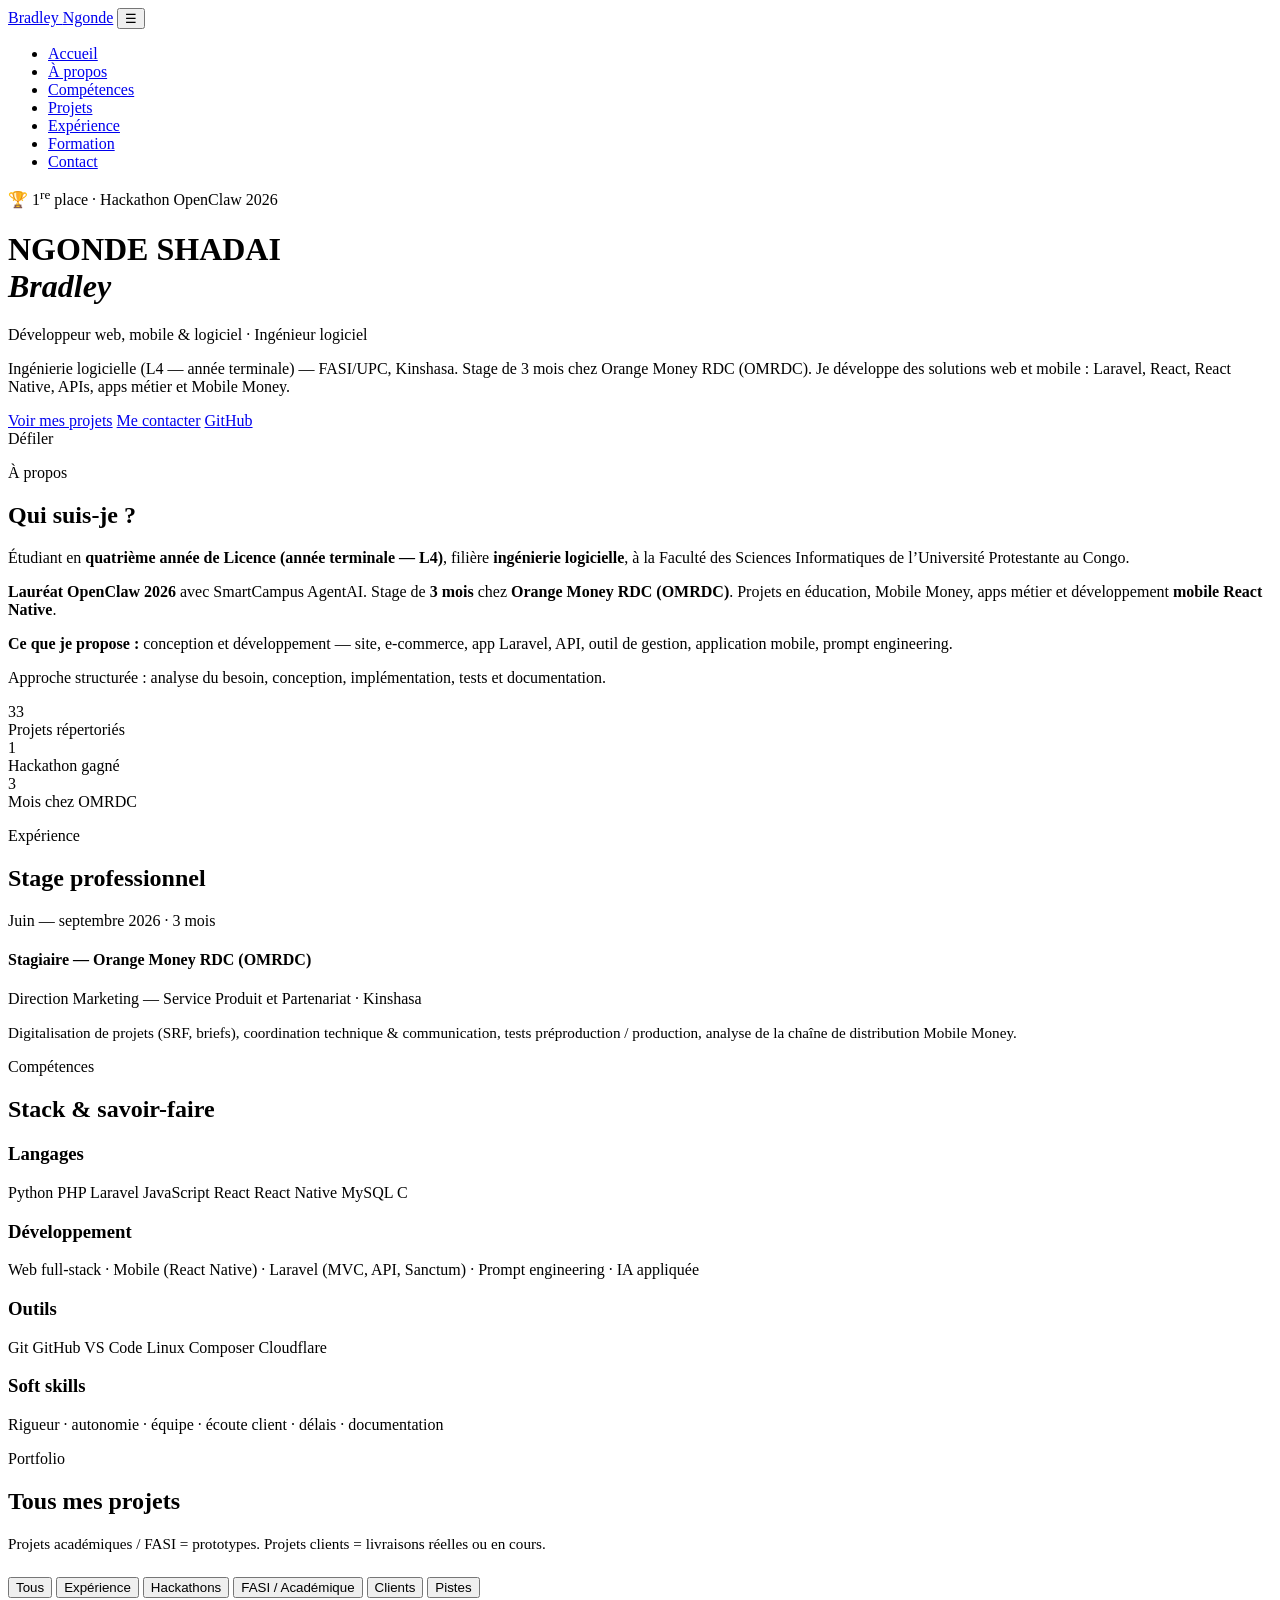
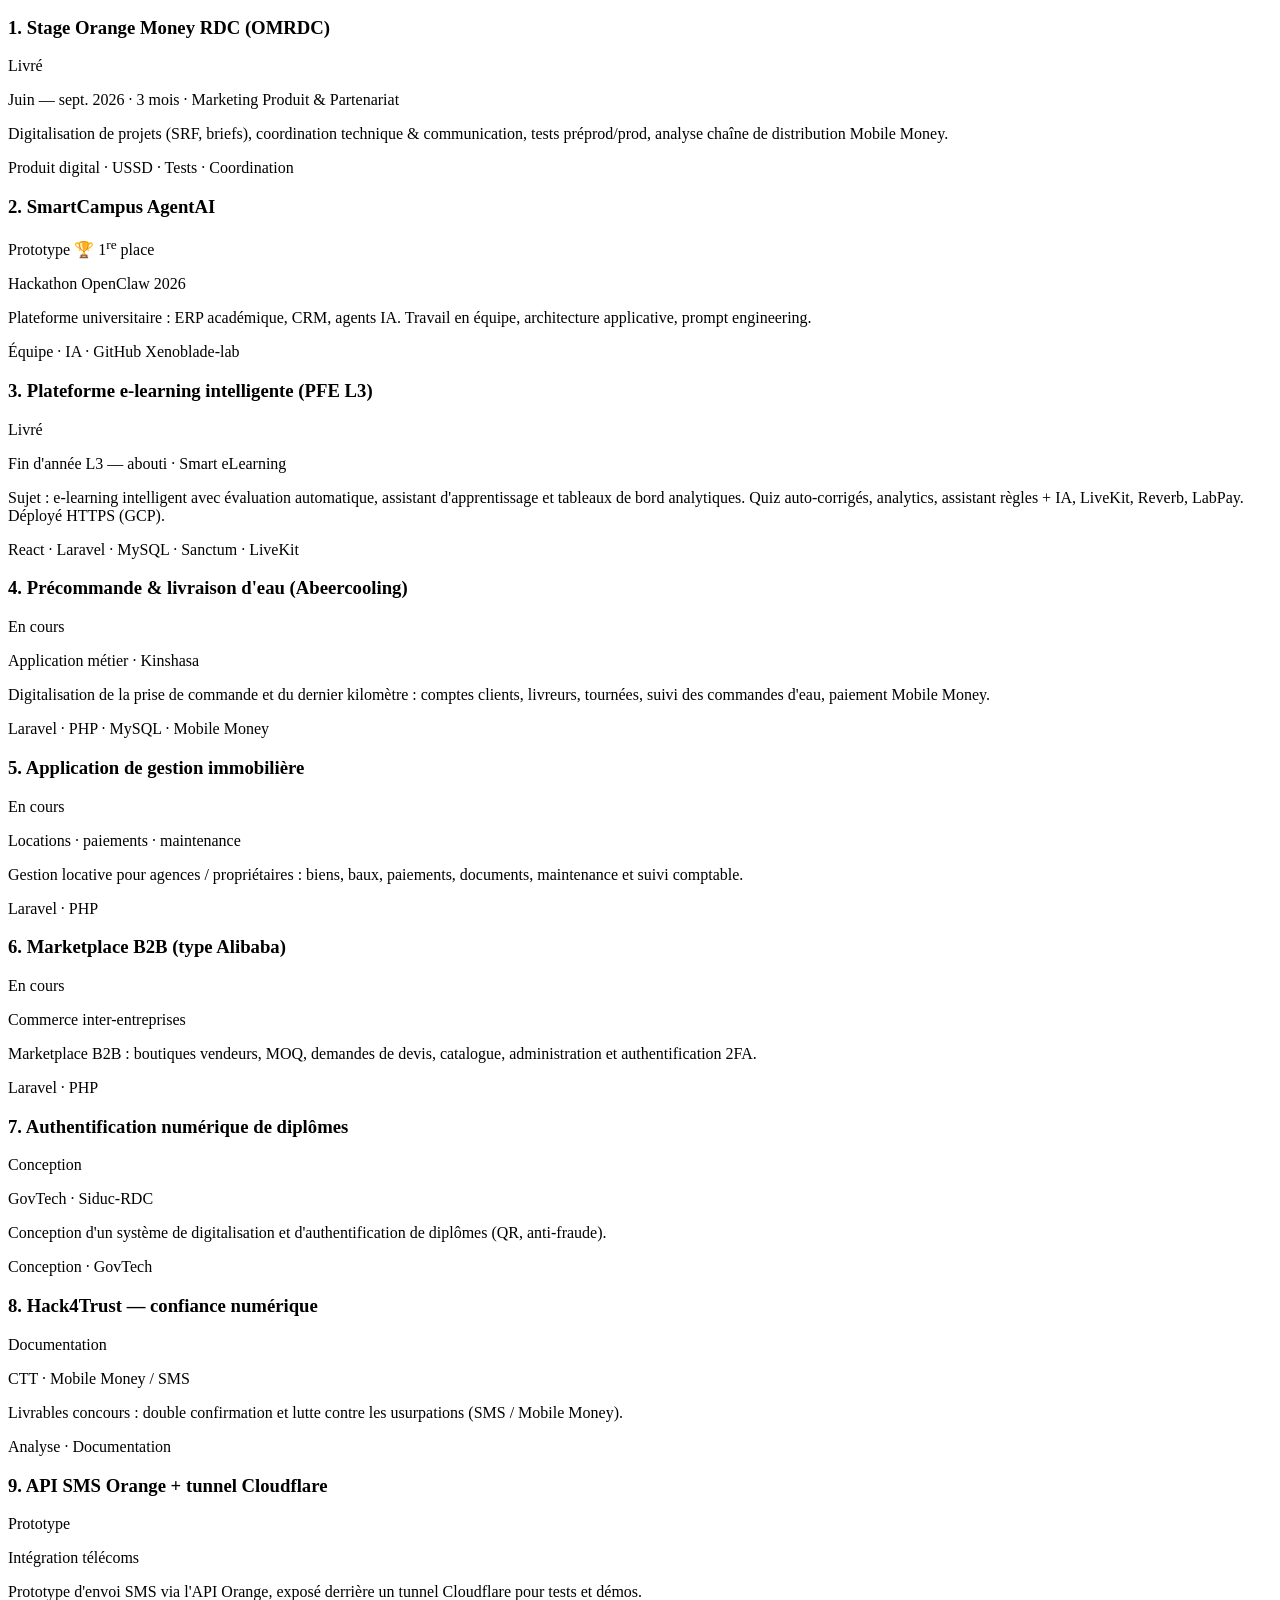
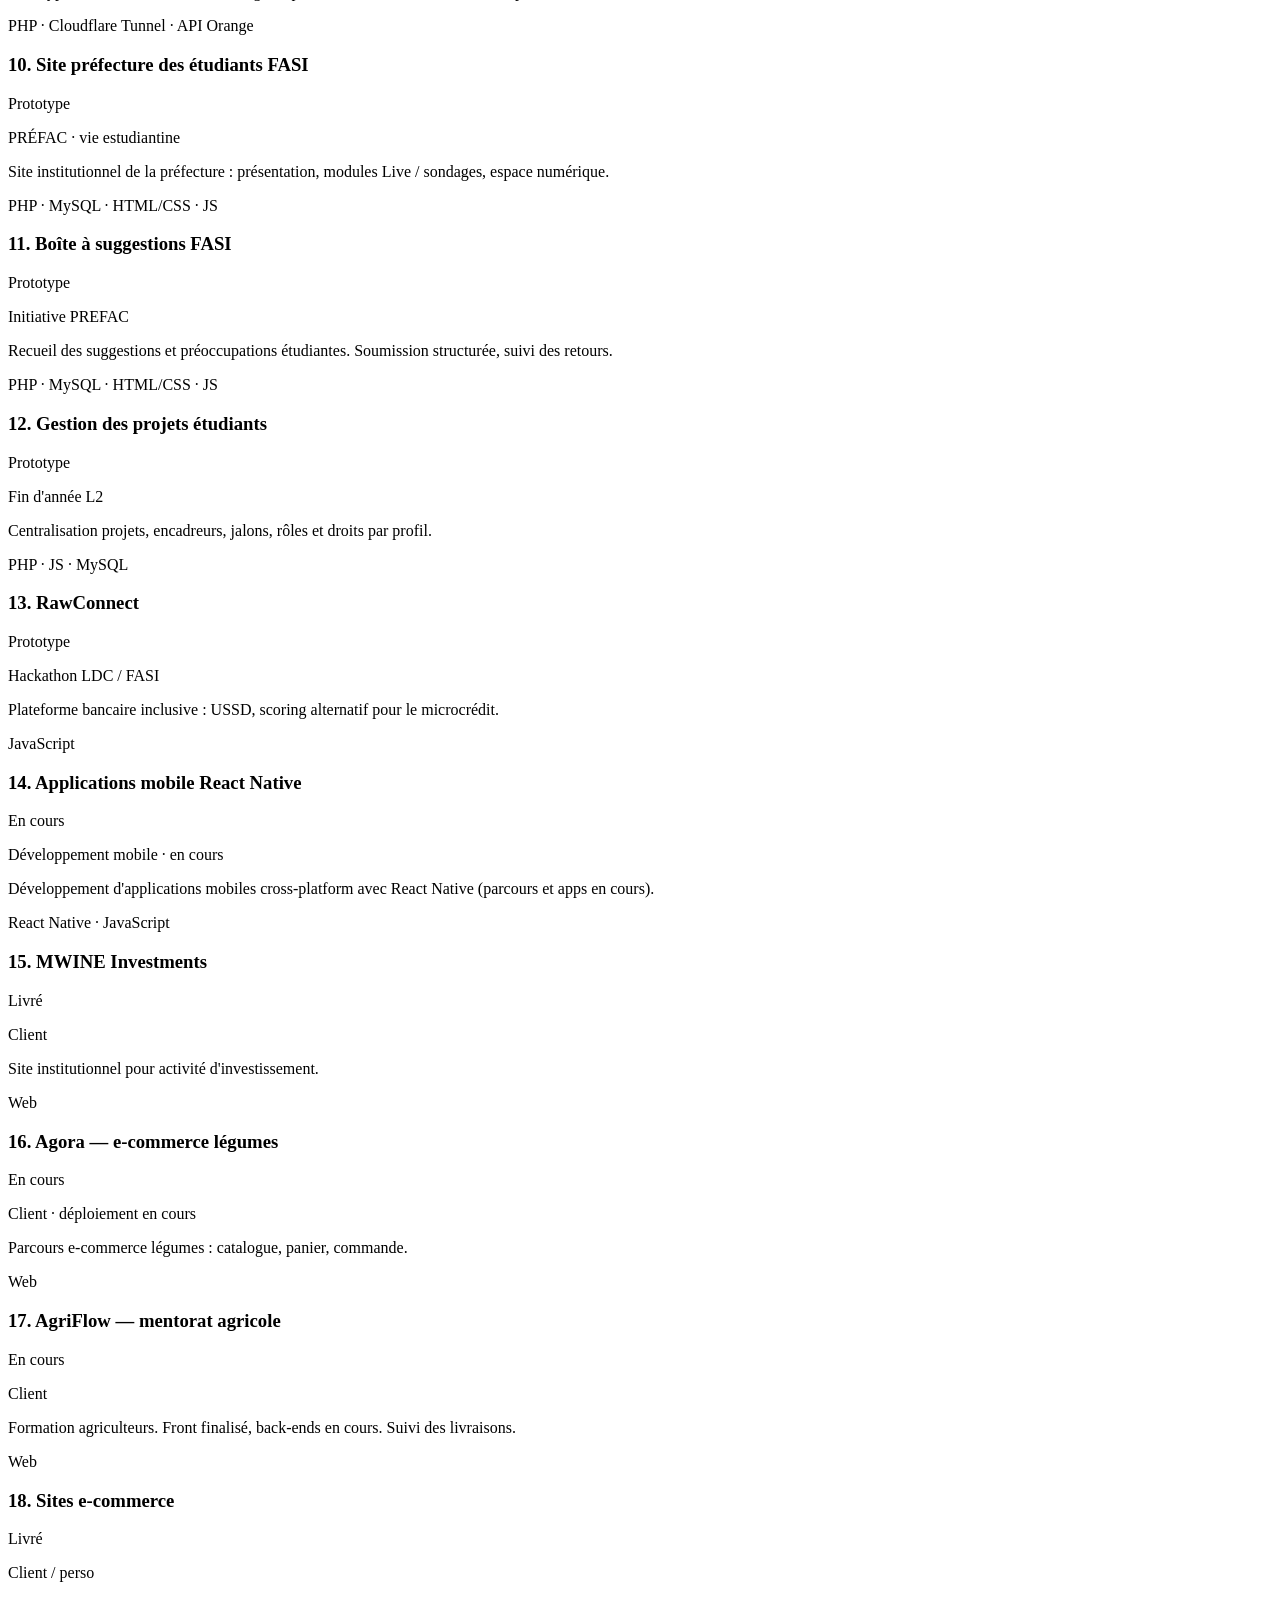
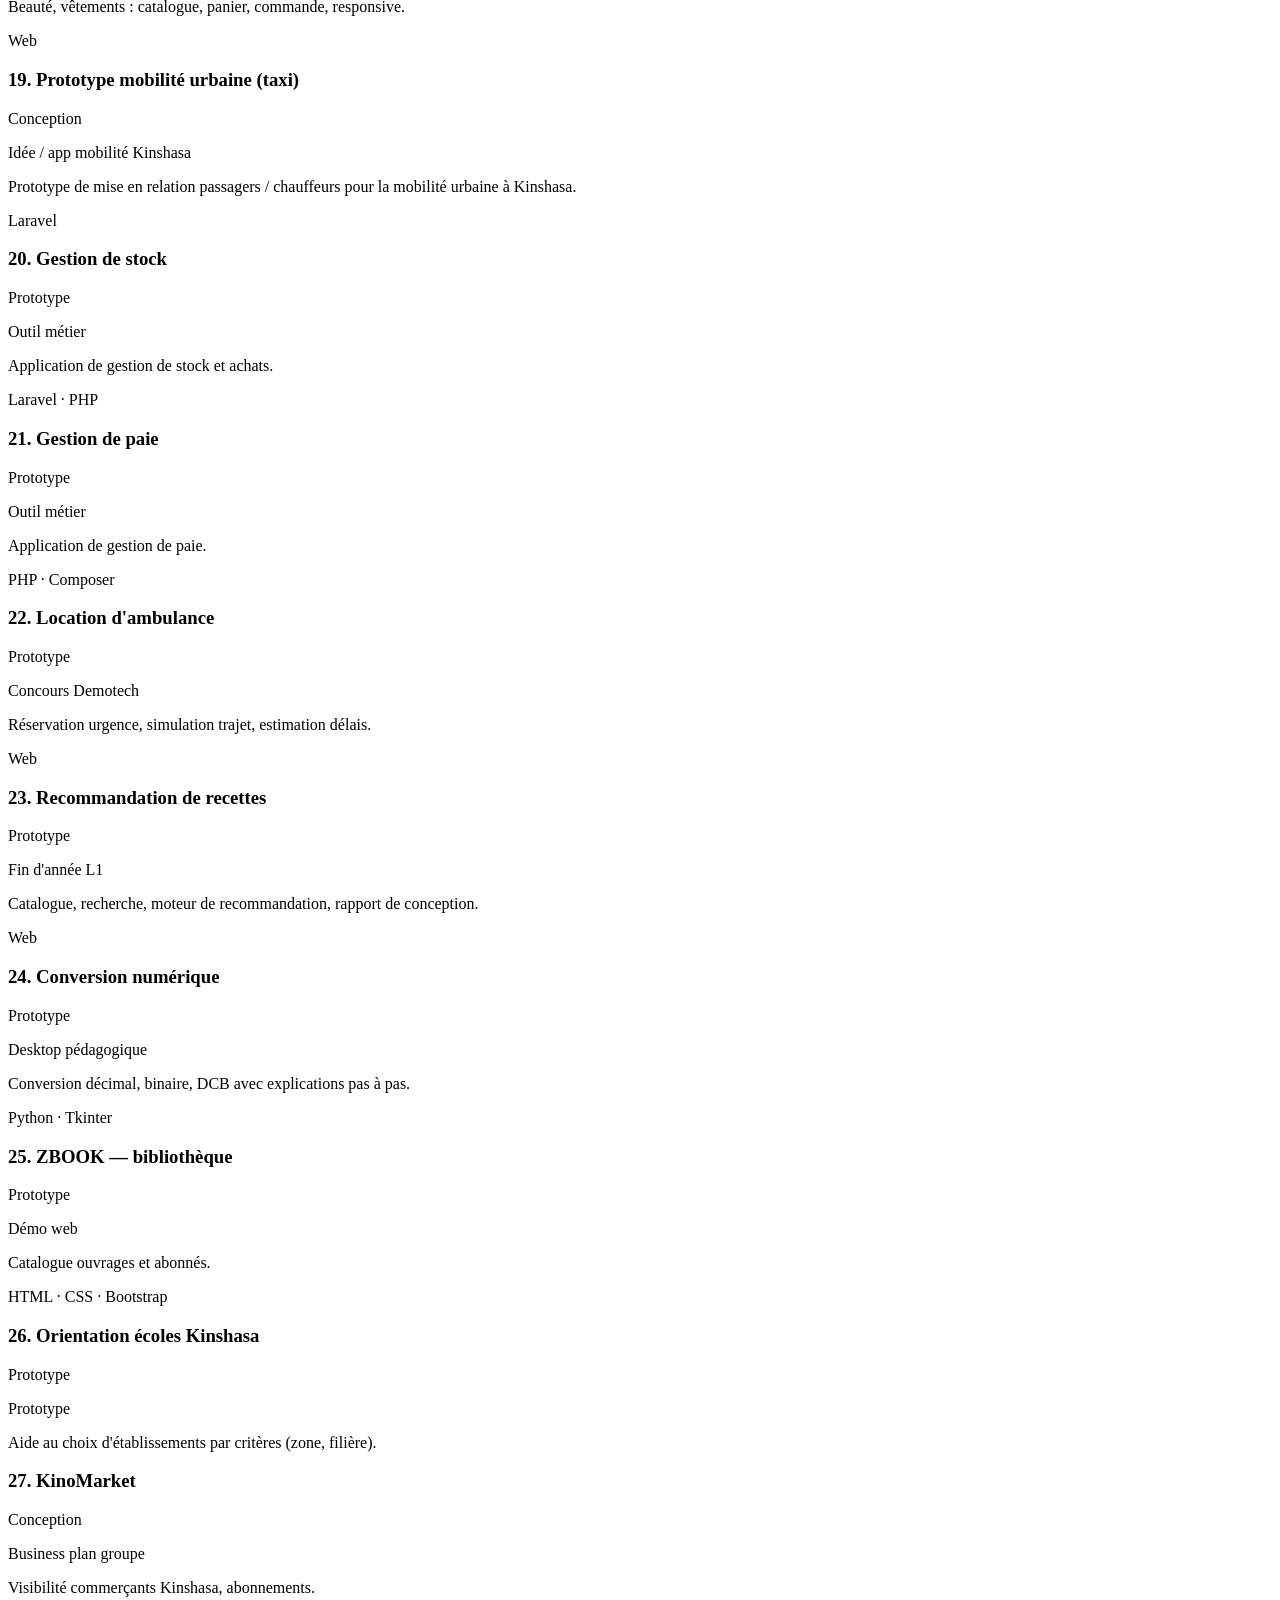
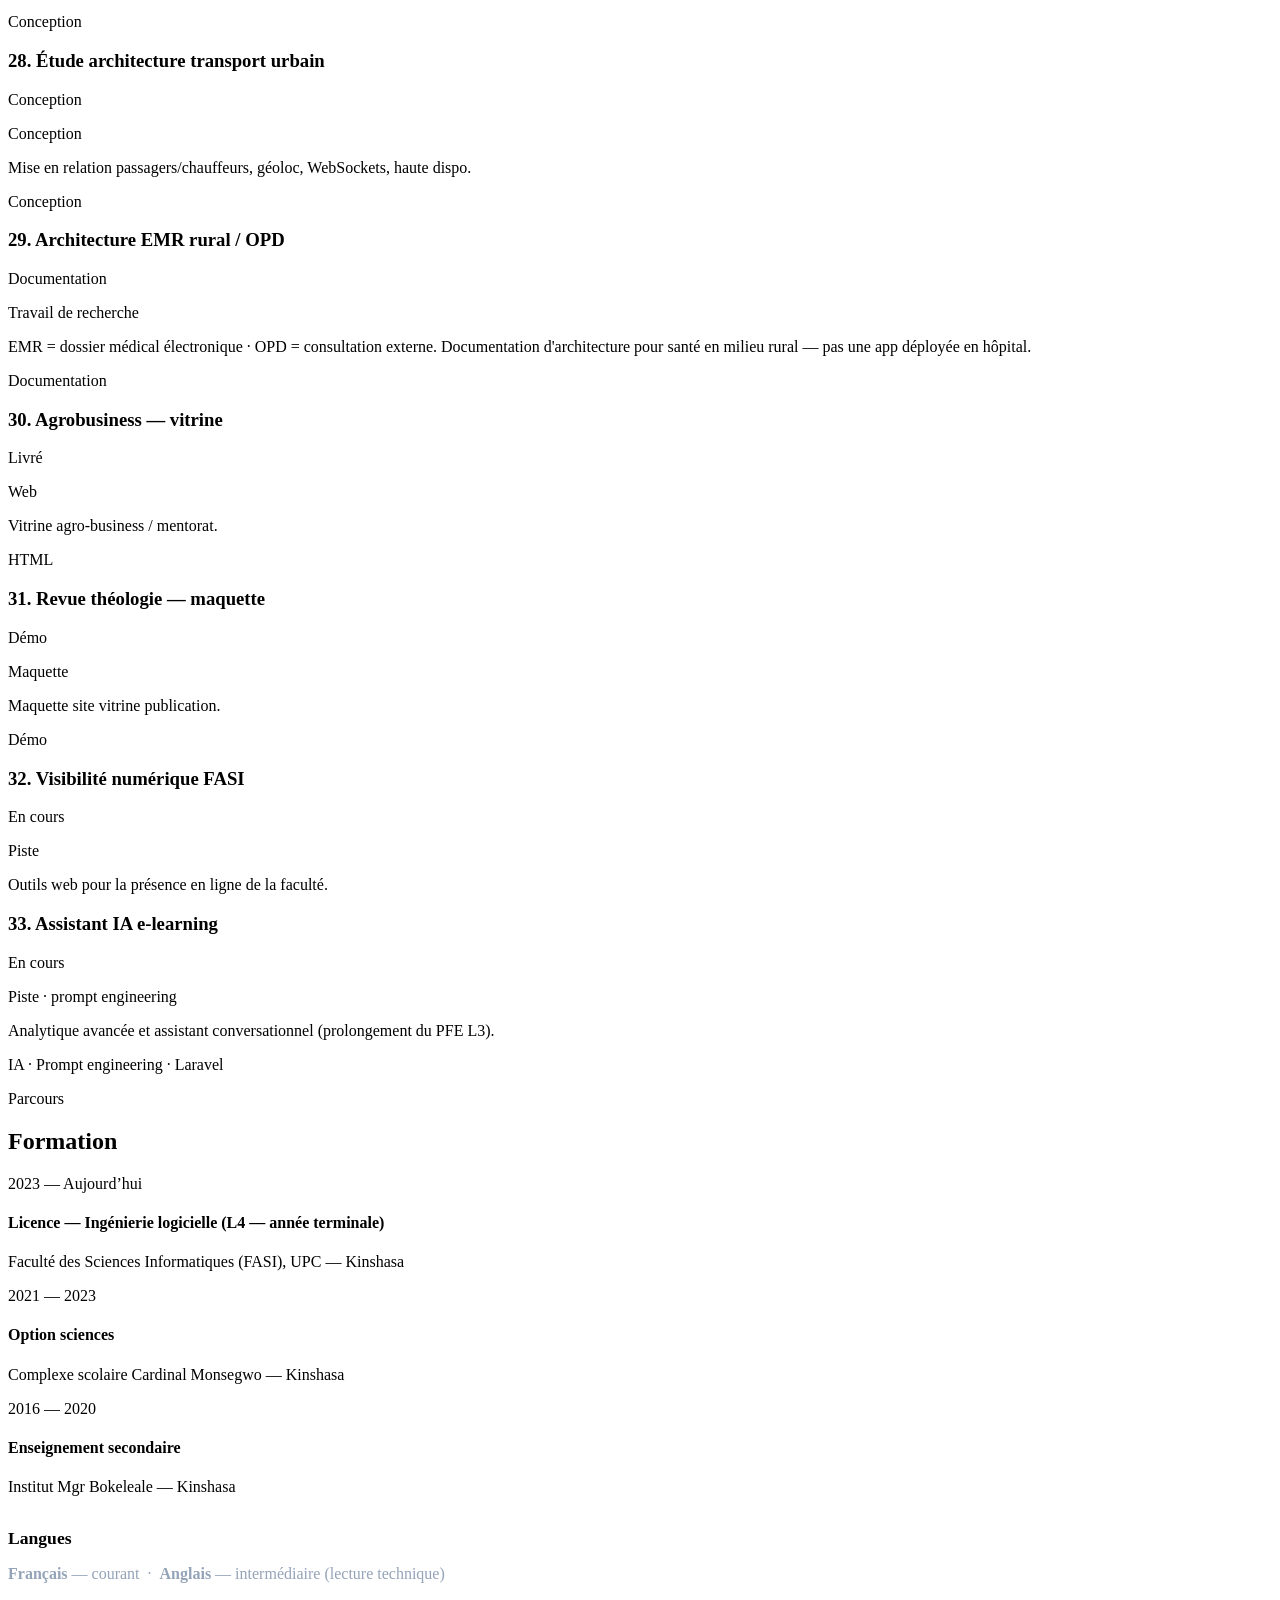
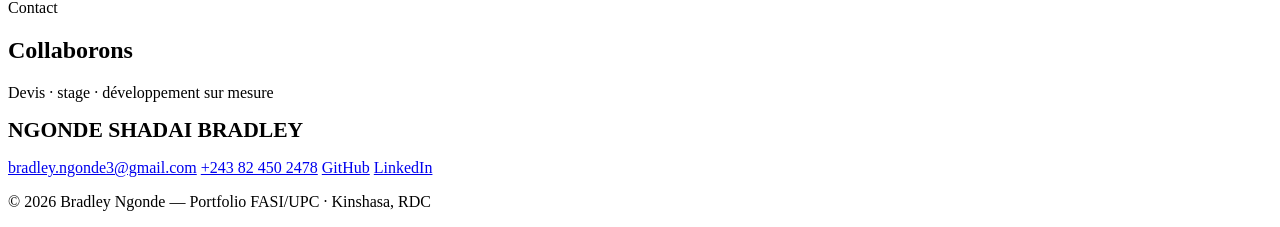
==== index_maj.html @ ba7af54f "Mise a jour portfolio: mobile React Native, PFE L3 et projets metier Titre ingenieurs logiciel, prom" ====
<!DOCTYPE html>
<html lang="fr">
<head>
  <meta charset="UTF-8" />
  <meta name="viewport" content="width=device-width, initial-scale=1.0" />
  <meta name="description" content="Portfolio de NGONDE SHADAI BRADLEY — Développeur web, mobile & logiciel, React Native, Laravel, stage Orange Money RDC. FASI/UPC, Kinshasa." />
  <title>Bradley Ngonde — Portfolio (maj)</title>
  <link rel="preconnect" href="https://fonts.googleapis.com" />
  <link href="https://fonts.googleapis.com/css2?family=DM+Sans:opsz,wght@9..40,400;9..40,500;9..40,600;9..40,700&family=Instrument+Serif:ital@0;1&display=swap" rel="stylesheet" />
  <link rel="stylesheet" href="css/style.css" />
</head>
<body>
  <div class="bg-mesh" aria-hidden="true"></div>

  <nav class="nav">
    <a href="#accueil" class="nav-logo">Bradley <span>Ngonde</span></a>
    <button class="nav-toggle" type="button" aria-label="Menu">☰</button>
    <ul class="nav-links">
      <li><a href="#accueil">Accueil</a></li>
      <li><a href="#apropos">À propos</a></li>
      <li><a href="#competences">Compétences</a></li>
      <li><a href="#projets">Projets</a></li>
      <li><a href="#experience">Expérience</a></li>
      <li><a href="#formation">Formation</a></li>
      <li><a href="#contact">Contact</a></li>
    </ul>
  </nav>

  <header id="accueil" class="hero">
    <div class="hero-content">
      <div class="hero-badge">🏆 1<sup>re</sup> place · Hackathon OpenClaw 2026</div>
      <h1>NGONDE SHADAI<br><em>Bradley</em></h1>
      <p class="hero-role">Développeur web, mobile & logiciel · Ingénieur logiciel</p>
      <p class="hero-desc">
        Ingénierie logicielle (L4 — année terminale) — FASI/UPC, Kinshasa. Stage de 3 mois chez Orange Money RDC (OMRDC).
        Je développe des solutions web et mobile : Laravel, React, React Native, APIs, apps métier et Mobile Money.
      </p>
      <div class="hero-cta">
        <a href="#projets" class="btn btn-primary">Voir mes projets</a>
        <a href="#contact" class="btn btn-outline">Me contacter</a>
        <a href="https://github.com/Xenoblade-lab" class="btn btn-outline" target="_blank" rel="noopener">GitHub</a>
      </div>
    </div>
    <div class="hero-scroll">Défiler</div>
  </header>

  <section id="apropos">
    <p class="section-label reveal">À propos</p>
    <h2 class="section-title reveal">Qui suis-je ?</h2>
    <div class="about-grid">
      <div class="about-text reveal">
        <p>
          Étudiant en <strong>quatrième année de Licence (année terminale — L4)</strong>, filière <strong>ingénierie logicielle</strong>,
          à la Faculté des Sciences Informatiques de l’Université Protestante au Congo.
        </p>
        <p>
          <strong>Lauréat OpenClaw 2026</strong> avec SmartCampus AgentAI. Stage de <strong>3 mois</strong> chez
          <strong>Orange Money RDC (OMRDC)</strong>. Projets en éducation, Mobile Money, apps métier
          et développement <strong>mobile React Native</strong>.
        </p>
      </div>
      <div class="about-text reveal">
        <p>
          <strong>Ce que je propose :</strong> conception et développement —
          site, e-commerce, app Laravel, API, outil de gestion, application mobile, prompt engineering.
        </p>
        <p>
          Approche structurée : analyse du besoin, conception, implémentation, tests et documentation.
        </p>
      </div>
    </div>
    <div class="stats reveal">
      <div class="stat">
        <div class="stat-num" data-count="33">0</div>
        <div class="stat-label">Projets répertoriés</div>
      </div>
      <div class="stat">
        <div class="stat-num" data-count="1">0</div>
        <div class="stat-label">Hackathon gagné</div>
      </div>
      <div class="stat">
        <div class="stat-num" data-count="3">0</div>
        <div class="stat-label">Mois chez OMRDC</div>
      </div>
    </div>
  </section>

  <section id="experience">
    <p class="section-label reveal">Expérience</p>
    <h2 class="section-title reveal">Stage professionnel</h2>
    <div class="timeline">
      <div class="timeline-item reveal">
        <p class="period">Juin — septembre 2026 · 3 mois</p>
        <h4>Stagiaire — Orange Money RDC (OMRDC)</h4>
        <p class="place">Direction Marketing — Service Produit et Partenariat · Kinshasa</p>
        <p style="color:var(--muted);margin-top:0.6rem;font-size:0.95rem;">
          Digitalisation de projets (SRF, briefs), coordination technique &amp; communication,
          tests préproduction / production, analyse de la chaîne de distribution Mobile Money.
        </p>
      </div>
    </div>
  </section>

  <section id="competences">
    <p class="section-label reveal">Compétences</p>
    <h2 class="section-title reveal">Stack & savoir-faire</h2>
    <div class="skills-grid">
      <div class="skill-card reveal">
        <h3>Langages</h3>
        <div class="tags">
          <span class="tag">Python</span>
          <span class="tag">PHP</span>
          <span class="tag">Laravel</span>
          <span class="tag">JavaScript</span>
          <span class="tag">React</span>
          <span class="tag">React Native</span>
          <span class="tag">MySQL</span>
          <span class="tag">C</span>
        </div>
      </div>
      <div class="skill-card reveal">
        <h3>Développement</h3>
        <p>Web full-stack · Mobile (React Native) · Laravel (MVC, API, Sanctum) · Prompt engineering · IA appliquée</p>
      </div>
      <div class="skill-card reveal">
        <h3>Outils</h3>
        <div class="tags">
          <span class="tag">Git</span>
          <span class="tag">GitHub</span>
          <span class="tag">VS Code</span>
          <span class="tag">Linux</span>
          <span class="tag">Composer</span>
          <span class="tag">Cloudflare</span>
        </div>
      </div>
      <div class="skill-card reveal">
        <h3>Soft skills</h3>
        <p>Rigueur · autonomie · équipe · écoute client · délais · documentation</p>
      </div>
    </div>
  </section>

  <section id="projets">
    <p class="section-label reveal">Portfolio</p>
    <h2 class="section-title reveal">Tous mes projets</h2>
    <p class="reveal" style="color:var(--muted);margin-bottom:1.5rem;font-size:0.95rem;">
      Projets académiques / FASI = prototypes. Projets clients = livraisons réelles ou en cours.
    </p>
    <div class="filters reveal">
      <button class="filter-btn active" data-filter="all" type="button">Tous</button>
      <button class="filter-btn" data-filter="experience" type="button">Expérience</button>
      <button class="filter-btn" data-filter="hackathon" type="button">Hackathons</button>
      <button class="filter-btn" data-filter="fasi" type="button">FASI / Académique</button>
      <button class="filter-btn" data-filter="client" type="button">Clients</button>
      <button class="filter-btn" data-filter="piste" type="button">Pistes</button>
    </div>
    <div id="projects-grid" class="projects-grid"></div>
  </section>

  <section id="formation">
    <p class="section-label reveal">Parcours</p>
    <h2 class="section-title reveal">Formation</h2>
    <div class="timeline">
      <div class="timeline-item reveal">
        <p class="period">2023 — Aujourd’hui</p>
        <h4>Licence — Ingénierie logicielle (L4 — année terminale)</h4>
        <p class="place">Faculté des Sciences Informatiques (FASI), UPC — Kinshasa</p>
      </div>
      <div class="timeline-item reveal">
        <p class="period">2021 — 2023</p>
        <h4>Option sciences</h4>
        <p class="place">Complexe scolaire Cardinal Monsegwo — Kinshasa</p>
      </div>
      <div class="timeline-item reveal">
        <p class="period">2016 — 2020</p>
        <h4>Enseignement secondaire</h4>
        <p class="place">Institut Mgr Bokeleale — Kinshasa</p>
      </div>
    </div>
    <div class="reveal" style="margin-top:2rem;">
      <h3 style="font-size:1.1rem;margin-bottom:0.75rem;">Langues</h3>
      <p style="color:#94a3b8;"><strong style="color:var(--text)">Français</strong> — courant &nbsp;·&nbsp;
        <strong style="color:var(--text)">Anglais</strong> — intermédiaire (lecture technique)</p>
    </div>
  </section>

  <section id="contact" class="contact-section">
    <p class="section-label reveal">Contact</p>
    <h2 class="section-title reveal">Collaborons</h2>
    <div class="contact-box reveal">
      <p>Devis · stage · développement sur mesure</p>
      <h3 style="margin:1rem 0;font-size:1.35rem;">NGONDE SHADAI BRADLEY</h3>
      <div class="contact-links">
        <a href="mailto:bradley.ngonde3@gmail.com">bradley.ngonde3@gmail.com</a>
        <a href="tel:+243824502478">+243 82 450 2478</a>
        <a href="https://github.com/Xenoblade-lab" target="_blank" rel="noopener">GitHub</a>
        <a href="https://www.linkedin.com/in/bradley-ngonde-488058343/" target="_blank" rel="noopener">LinkedIn</a>
      </div>
    </div>
  </section>

  <footer>
    <p>© 2026 Bradley Ngonde — Portfolio FASI/UPC · Kinshasa, RDC</p>
  </footer>

  <script src="js/main_maj.js"></script>
</body>
</html>
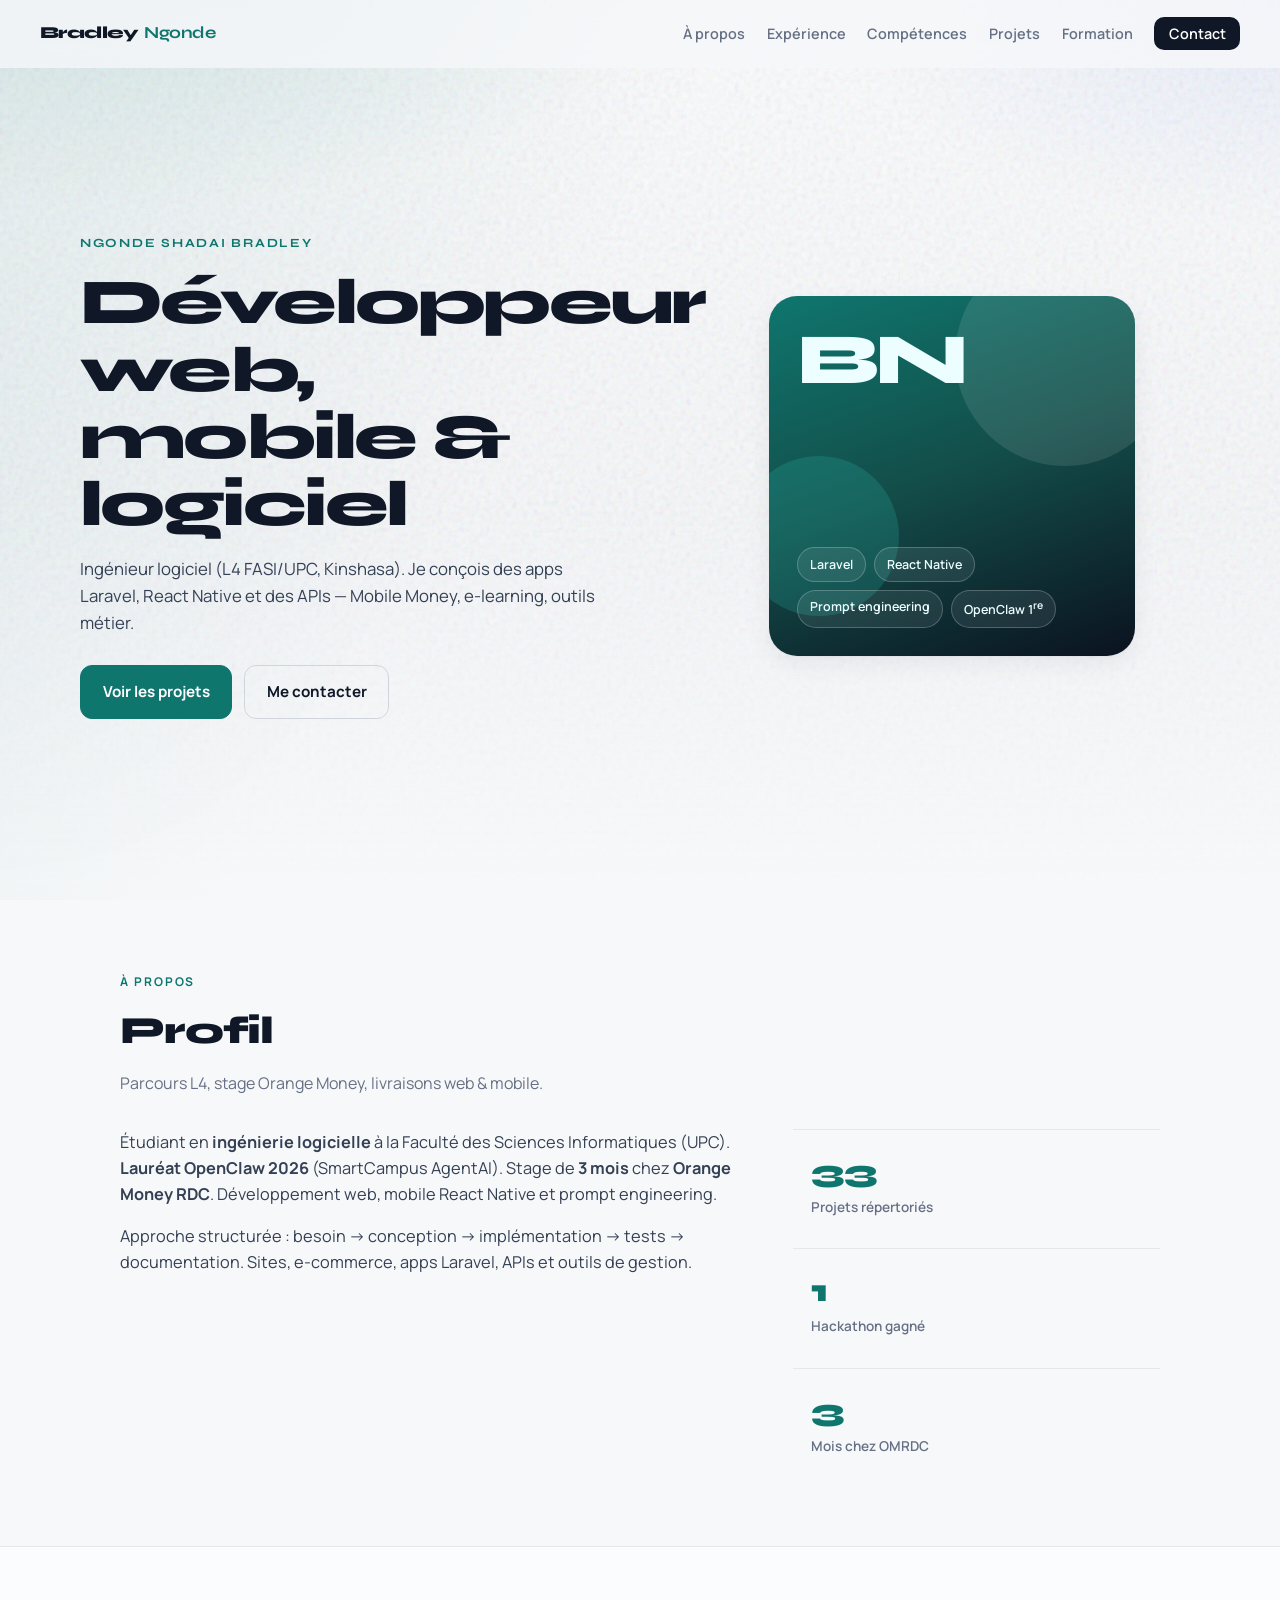
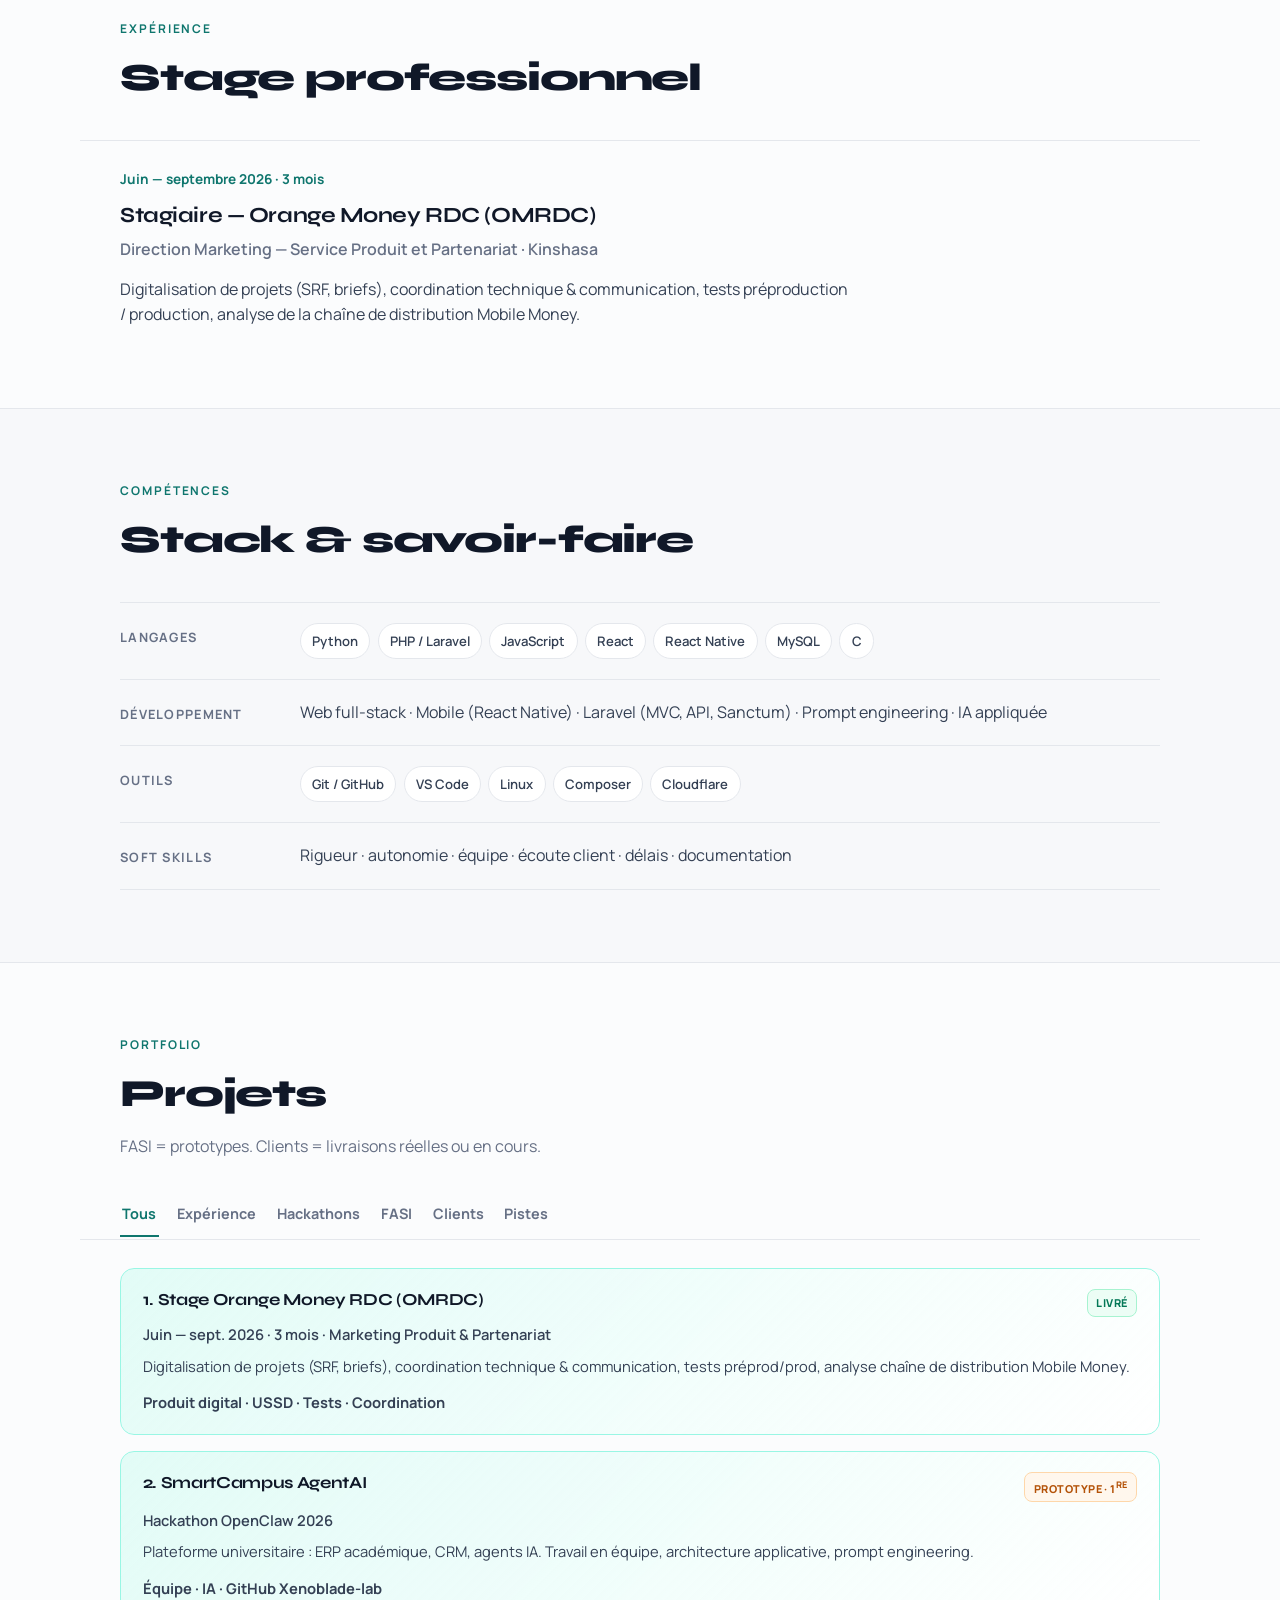
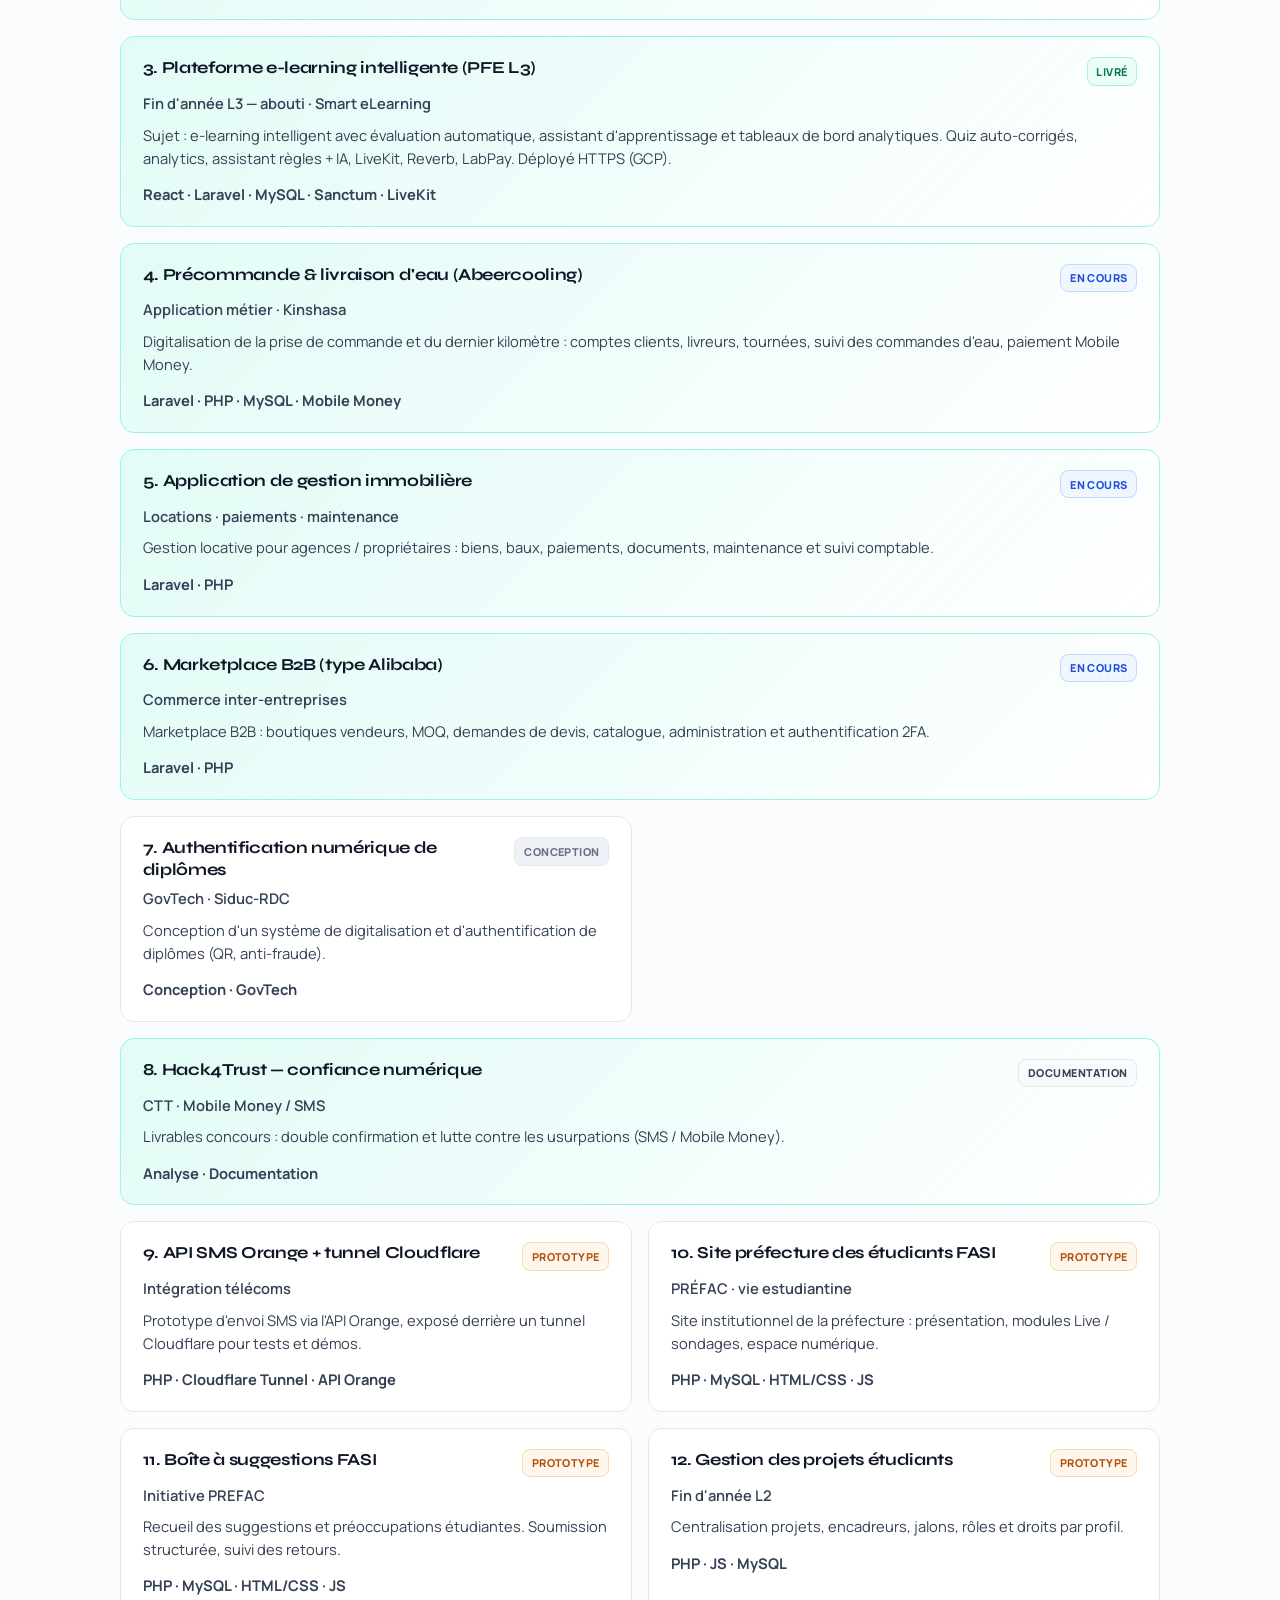
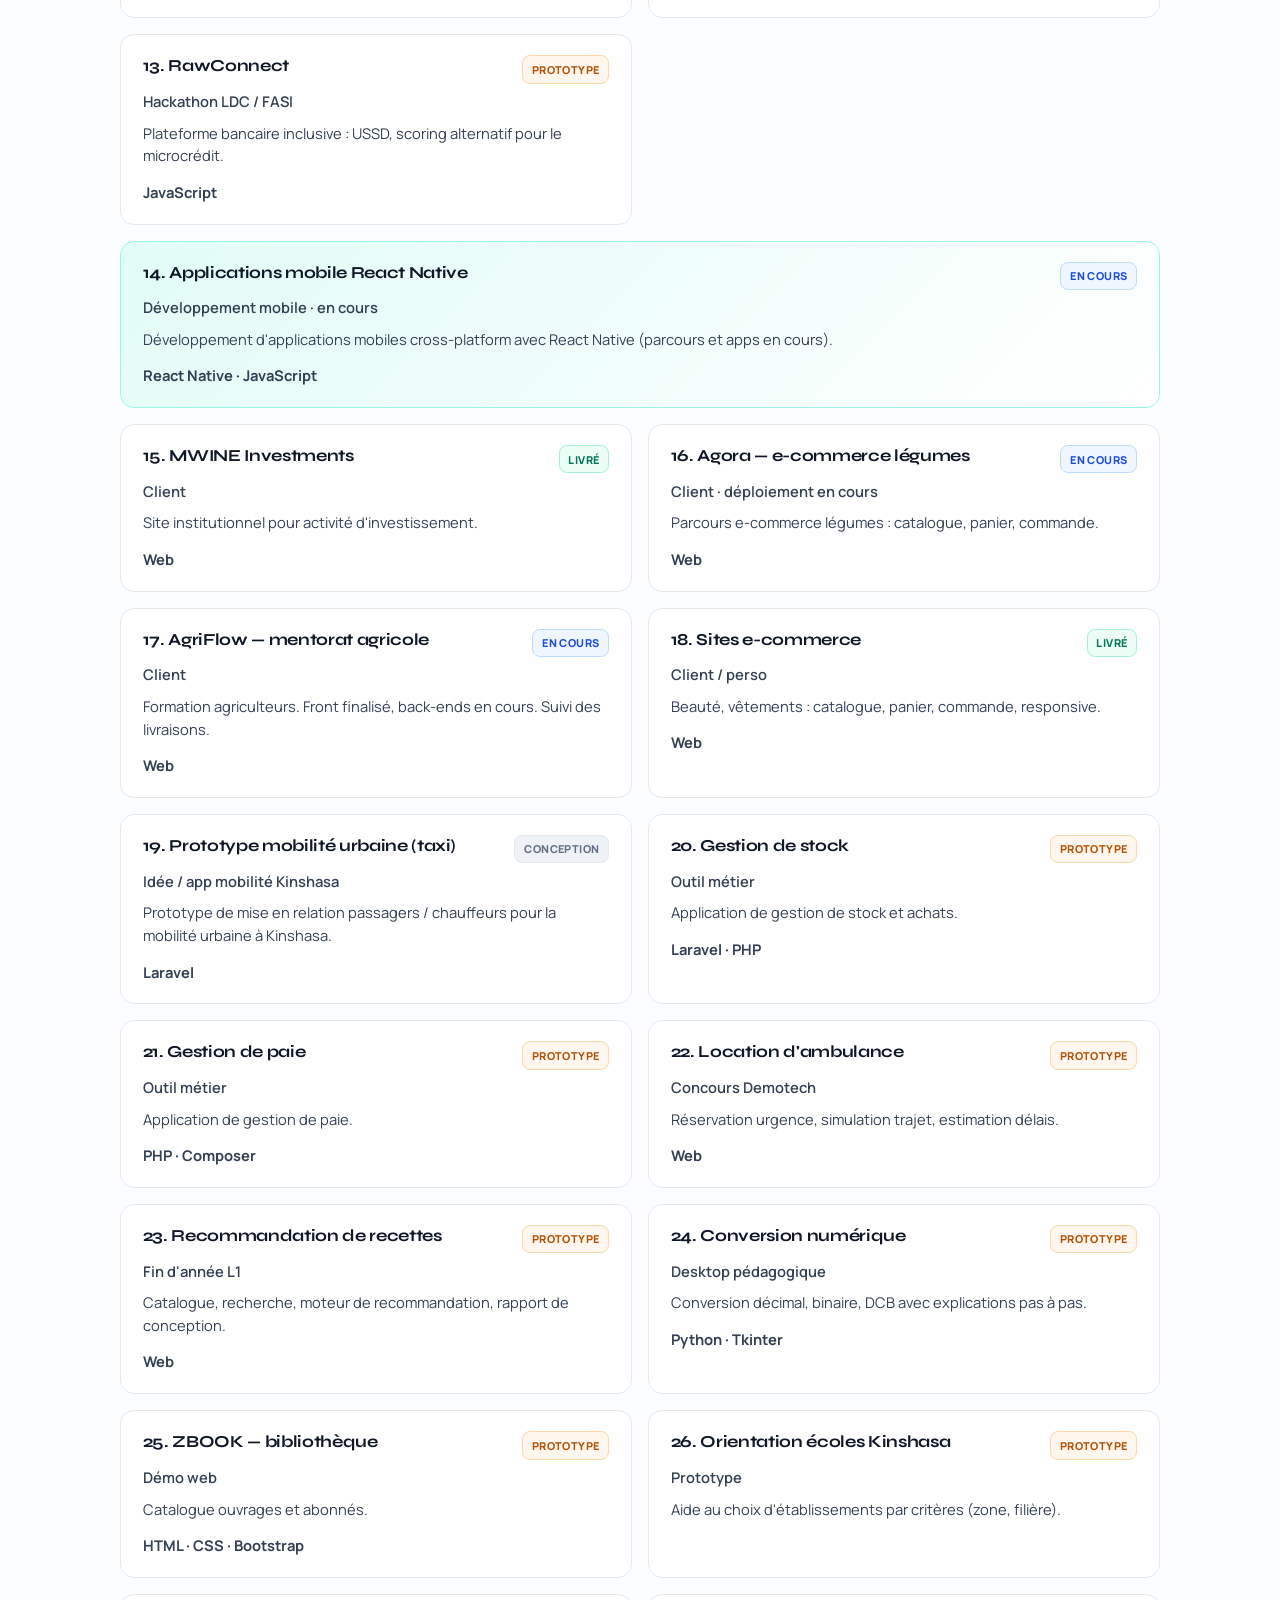
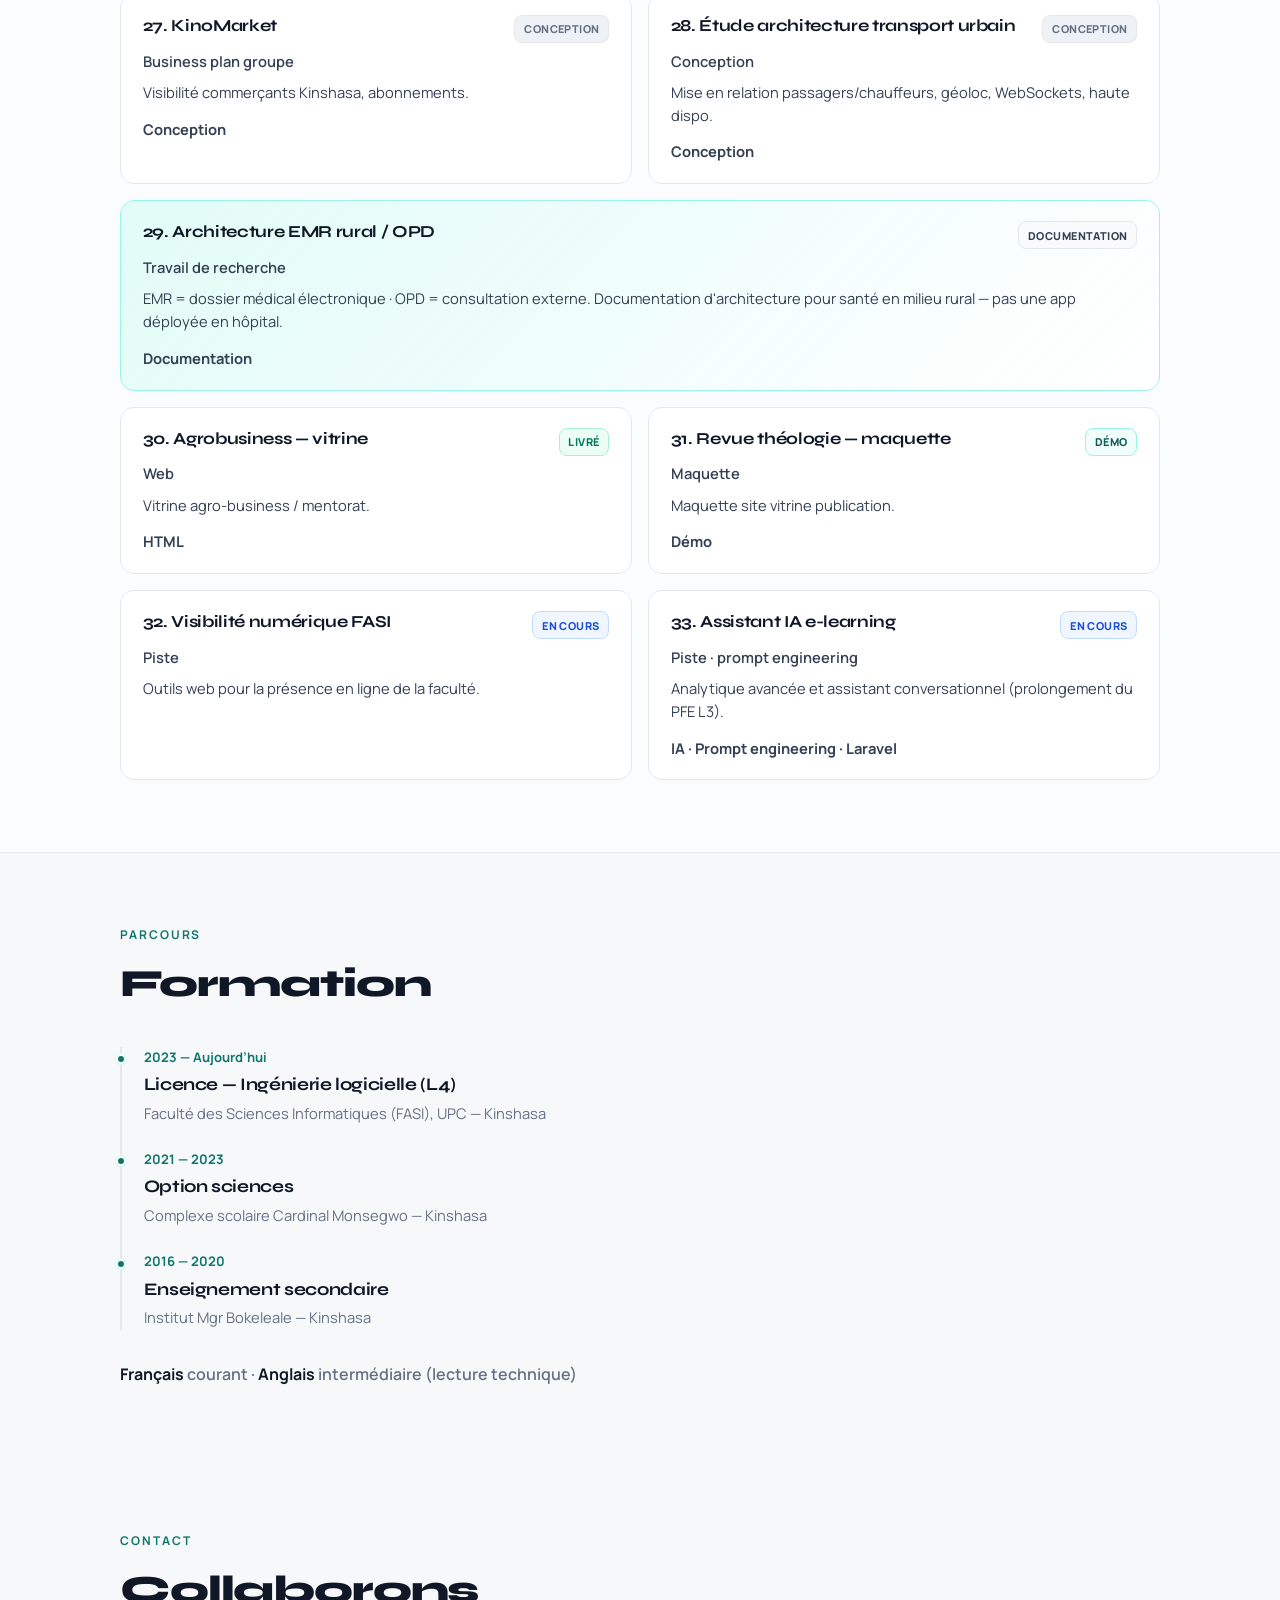
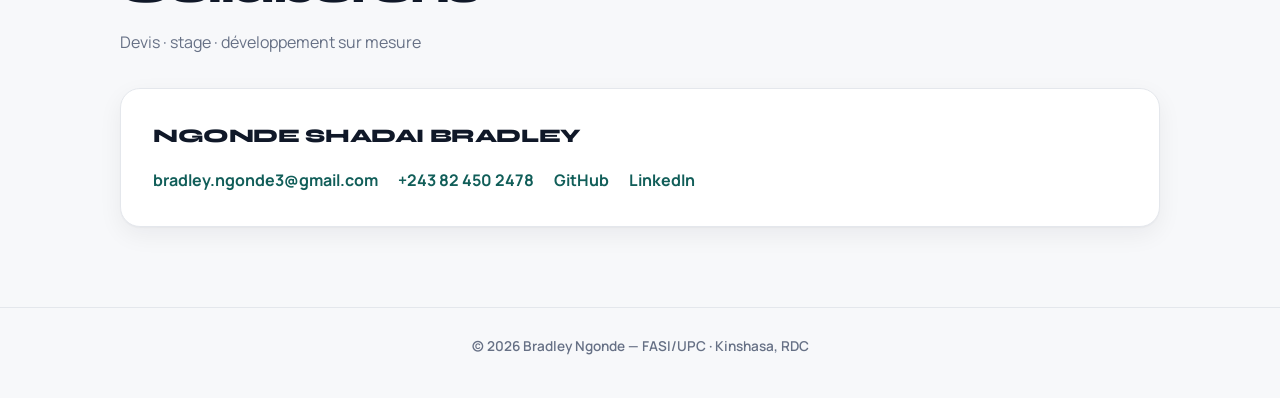
==== commit f255b15f: "Refonte visuelle du portfolio (style produit clair) Layout type Lovable/v0: typo Syne/Manrope, accen" ====
--- a/index_maj.html
+++ b/index_maj.html
@@ -1,4 +1,4 @@
-<!DOCTYPE html>
+﻿<!DOCTYPE html>
 <html lang="fr">
 <head>
   <meta charset="UTF-8" />
@@ -6,190 +6,196 @@
   <meta name="description" content="Portfolio de NGONDE SHADAI BRADLEY — Développeur web, mobile & logiciel, React Native, Laravel, stage Orange Money RDC. FASI/UPC, Kinshasa." />
   <title>Bradley Ngonde — Portfolio (maj)</title>
   <link rel="preconnect" href="https://fonts.googleapis.com" />
-  <link href="https://fonts.googleapis.com/css2?family=DM+Sans:opsz,wght@9..40,400;9..40,500;9..40,600;9..40,700&family=Instrument+Serif:ital@0;1&display=swap" rel="stylesheet" />
+  <link rel="preconnect" href="https://fonts.gstatic.com" crossorigin />
+  <link href="https://fonts.googleapis.com/css2?family=Manrope:wght@400;500;600;700;800&family=Syne:wght@600;700;800&display=swap" rel="stylesheet" />
   <link rel="stylesheet" href="css/style.css" />
 </head>
 <body>
-  <div class="bg-mesh" aria-hidden="true"></div>
-
-  <nav class="nav">
-    <a href="#accueil" class="nav-logo">Bradley <span>Ngonde</span></a>
-    <button class="nav-toggle" type="button" aria-label="Menu">☰</button>
+  <div class="page-bg" aria-hidden="true"></div>
+
+  <nav class="nav" id="nav">
+    <a href="#accueil" class="nav-logo">Bradley<span>Ngonde</span></a>
+    <button class="nav-toggle" type="button" aria-label="Menu" aria-expanded="false">
+      <span></span><span></span>
+    </button>
     <ul class="nav-links">
-      <li><a href="#accueil">Accueil</a></li>
       <li><a href="#apropos">À propos</a></li>
+      <li><a href="#experience">Expérience</a></li>
       <li><a href="#competences">Compétences</a></li>
       <li><a href="#projets">Projets</a></li>
-      <li><a href="#experience">Expérience</a></li>
       <li><a href="#formation">Formation</a></li>
-      <li><a href="#contact">Contact</a></li>
+      <li><a href="#contact" class="nav-cta">Contact</a></li>
     </ul>
   </nav>
 
   <header id="accueil" class="hero">
-    <div class="hero-content">
-      <div class="hero-badge">🏆 1<sup>re</sup> place · Hackathon OpenClaw 2026</div>
-      <h1>NGONDE SHADAI<br><em>Bradley</em></h1>
-      <p class="hero-role">Développeur web, mobile & logiciel · Ingénieur logiciel</p>
-      <p class="hero-desc">
-        Ingénierie logicielle (L4 — année terminale) — FASI/UPC, Kinshasa. Stage de 3 mois chez Orange Money RDC (OMRDC).
-        Je développe des solutions web et mobile : Laravel, React, React Native, APIs, apps métier et Mobile Money.
-      </p>
-      <div class="hero-cta">
-        <a href="#projets" class="btn btn-primary">Voir mes projets</a>
-        <a href="#contact" class="btn btn-outline">Me contacter</a>
-        <a href="https://github.com/Xenoblade-lab" class="btn btn-outline" target="_blank" rel="noopener">GitHub</a>
-      </div>
-    </div>
-    <div class="hero-scroll">Défiler</div>
+    <div class="hero-plane" aria-hidden="true"></div>
+    <div class="hero-inner">
+      <div class="hero-copy">
+        <p class="hero-brand">NGONDE SHADAI BRADLEY</p>
+        <h1>Développeur web,<br />mobile &amp; logiciel</h1>
+        <p class="hero-lead">
+          Ingénieur logiciel (L4 FASI/UPC, Kinshasa). Je conçois des apps Laravel, React Native et des APIs — Mobile Money, e-learning, outils métier.
+        </p>
+        <div class="hero-cta">
+          <a href="#projets" class="btn btn-primary">Voir les projets</a>
+          <a href="#contact" class="btn btn-ghost">Me contacter</a>
+        </div>
+      </div>
+      <aside class="hero-visual" aria-hidden="true">
+        <div class="hero-panel">
+          <div class="hero-mark">BN</div>
+          <ul class="hero-chips">
+            <li>Laravel</li>
+            <li>React Native</li>
+            <li>Prompt engineering</li>
+            <li>OpenClaw 1<sup>re</sup></li>
+          </ul>
+        </div>
+      </aside>
+    </div>
   </header>
 
-  <section id="apropos">
-    <p class="section-label reveal">À propos</p>
-    <h2 class="section-title reveal">Qui suis-je ?</h2>
-    <div class="about-grid">
-      <div class="about-text reveal">
+  <section id="apropos" class="section">
+    <div class="section-head">
+      <p class="eyebrow">À propos</p>
+      <h2>Profil</h2>
+      <p class="section-sub">Parcours L4, stage Orange Money, livraisons web &amp; mobile.</p>
+    </div>
+    <div class="about-layout">
+      <div class="about-copy reveal">
         <p>
-          Étudiant en <strong>quatrième année de Licence (année terminale — L4)</strong>, filière <strong>ingénierie logicielle</strong>,
-          à la Faculté des Sciences Informatiques de l’Université Protestante au Congo.
+          Étudiant en <strong>ingénierie logicielle</strong> à la Faculté des Sciences Informatiques (UPC).
+          <strong>Lauréat OpenClaw 2026</strong> (SmartCampus AgentAI). Stage de <strong>3 mois</strong> chez
+          <strong>Orange Money RDC</strong>. Développement web, mobile React Native et prompt engineering.
         </p>
         <p>
-          <strong>Lauréat OpenClaw 2026</strong> avec SmartCampus AgentAI. Stage de <strong>3 mois</strong> chez
-          <strong>Orange Money RDC (OMRDC)</strong>. Projets en éducation, Mobile Money, apps métier
-          et développement <strong>mobile React Native</strong>.
+          Approche structurée : besoin → conception → implémentation → tests → documentation.
+          Sites, e-commerce, apps Laravel, APIs et outils de gestion.
         </p>
       </div>
-      <div class="about-text reveal">
-        <p>
-          <strong>Ce que je propose :</strong> conception et développement —
-          site, e-commerce, app Laravel, API, outil de gestion, application mobile, prompt engineering.
-        </p>
-        <p>
-          Approche structurée : analyse du besoin, conception, implémentation, tests et documentation.
-        </p>
-      </div>
-    </div>
-    <div class="stats reveal">
-      <div class="stat">
-        <div class="stat-num" data-count="33">0</div>
-        <div class="stat-label">Projets répertoriés</div>
-      </div>
-      <div class="stat">
-        <div class="stat-num" data-count="1">0</div>
-        <div class="stat-label">Hackathon gagné</div>
-      </div>
-      <div class="stat">
-        <div class="stat-num" data-count="3">0</div>
-        <div class="stat-label">Mois chez OMRDC</div>
-      </div>
-    </div>
-  </section>
-
-  <section id="experience">
-    <p class="section-label reveal">Expérience</p>
-    <h2 class="section-title reveal">Stage professionnel</h2>
-    <div class="timeline">
-      <div class="timeline-item reveal">
-        <p class="period">Juin — septembre 2026 · 3 mois</p>
-        <h4>Stagiaire — Orange Money RDC (OMRDC)</h4>
-        <p class="place">Direction Marketing — Service Produit et Partenariat · Kinshasa</p>
-        <p style="color:var(--muted);margin-top:0.6rem;font-size:0.95rem;">
-          Digitalisation de projets (SRF, briefs), coordination technique &amp; communication,
-          tests préproduction / production, analyse de la chaîne de distribution Mobile Money.
-        </p>
-      </div>
-    </div>
-  </section>
-
-  <section id="competences">
-    <p class="section-label reveal">Compétences</p>
-    <h2 class="section-title reveal">Stack & savoir-faire</h2>
-    <div class="skills-grid">
-      <div class="skill-card reveal">
+      <dl class="about-metrics reveal">
+        <div>
+          <dt data-count="33">0</dt>
+          <dd>Projets répertoriés</dd>
+        </div>
+        <div>
+          <dt data-count="1">0</dt>
+          <dd>Hackathon gagné</dd>
+        </div>
+        <div>
+          <dt data-count="3">0</dt>
+          <dd>Mois chez OMRDC</dd>
+        </div>
+      </dl>
+    </div>
+  </section>
+
+  <section id="experience" class="section section-alt">
+    <div class="section-head">
+      <p class="eyebrow">Expérience</p>
+      <h2>Stage professionnel</h2>
+    </div>
+    <article class="exp-block reveal">
+      <p class="exp-when">Juin — septembre 2026 · 3 mois</p>
+      <h3>Stagiaire — Orange Money RDC (OMRDC)</h3>
+      <p class="exp-where">Direction Marketing — Service Produit et Partenariat · Kinshasa</p>
+      <p class="exp-body">
+        Digitalisation de projets (SRF, briefs), coordination technique &amp; communication,
+        tests préproduction / production, analyse de la chaîne de distribution Mobile Money.
+      </p>
+    </article>
+  </section>
+
+  <section id="competences" class="section">
+    <div class="section-head">
+      <p class="eyebrow">Compétences</p>
+      <h2>Stack &amp; savoir-faire</h2>
+    </div>
+    <div class="skills-rows">
+      <div class="skill-row reveal">
         <h3>Langages</h3>
-        <div class="tags">
-          <span class="tag">Python</span>
-          <span class="tag">PHP</span>
-          <span class="tag">Laravel</span>
-          <span class="tag">JavaScript</span>
-          <span class="tag">React</span>
-          <span class="tag">React Native</span>
-          <span class="tag">MySQL</span>
-          <span class="tag">C</span>
-        </div>
-      </div>
-      <div class="skill-card reveal">
+        <ul class="chip-list">
+          <li>Python</li>
+          <li>PHP / Laravel</li>
+          <li>JavaScript</li>
+          <li>React</li>
+          <li>React Native</li>
+          <li>MySQL</li>
+          <li>C</li>
+        </ul>
+      </div>
+      <div class="skill-row reveal">
         <h3>Développement</h3>
         <p>Web full-stack · Mobile (React Native) · Laravel (MVC, API, Sanctum) · Prompt engineering · IA appliquée</p>
       </div>
-      <div class="skill-card reveal">
+      <div class="skill-row reveal">
         <h3>Outils</h3>
-        <div class="tags">
-          <span class="tag">Git</span>
-          <span class="tag">GitHub</span>
-          <span class="tag">VS Code</span>
-          <span class="tag">Linux</span>
-          <span class="tag">Composer</span>
-          <span class="tag">Cloudflare</span>
-        </div>
-      </div>
-      <div class="skill-card reveal">
+        <ul class="chip-list">
+          <li>Git / GitHub</li>
+          <li>VS Code</li>
+          <li>Linux</li>
+          <li>Composer</li>
+          <li>Cloudflare</li>
+        </ul>
+      </div>
+      <div class="skill-row reveal">
         <h3>Soft skills</h3>
         <p>Rigueur · autonomie · équipe · écoute client · délais · documentation</p>
       </div>
     </div>
   </section>
 
-  <section id="projets">
-    <p class="section-label reveal">Portfolio</p>
-    <h2 class="section-title reveal">Tous mes projets</h2>
-    <p class="reveal" style="color:var(--muted);margin-bottom:1.5rem;font-size:0.95rem;">
-      Projets académiques / FASI = prototypes. Projets clients = livraisons réelles ou en cours.
-    </p>
-    <div class="filters reveal">
+  <section id="projets" class="section section-alt">
+    <div class="section-head">
+      <p class="eyebrow">Portfolio</p>
+      <h2>Projets</h2>
+      <p class="section-sub">FASI = prototypes. Clients = livraisons réelles ou en cours.</p>
+    </div>
+    <div class="filters reveal" role="tablist" aria-label="Filtrer les projets">
       <button class="filter-btn active" data-filter="all" type="button">Tous</button>
       <button class="filter-btn" data-filter="experience" type="button">Expérience</button>
       <button class="filter-btn" data-filter="hackathon" type="button">Hackathons</button>
-      <button class="filter-btn" data-filter="fasi" type="button">FASI / Académique</button>
+      <button class="filter-btn" data-filter="fasi" type="button">FASI</button>
       <button class="filter-btn" data-filter="client" type="button">Clients</button>
       <button class="filter-btn" data-filter="piste" type="button">Pistes</button>
     </div>
     <div id="projects-grid" class="projects-grid"></div>
   </section>
 
-  <section id="formation">
-    <p class="section-label reveal">Parcours</p>
-    <h2 class="section-title reveal">Formation</h2>
-    <div class="timeline">
-      <div class="timeline-item reveal">
+  <section id="formation" class="section">
+    <div class="section-head">
+      <p class="eyebrow">Parcours</p>
+      <h2>Formation</h2>
+    </div>
+    <ol class="timeline">
+      <li class="timeline-item reveal">
         <p class="period">2023 — Aujourd’hui</p>
-        <h4>Licence — Ingénierie logicielle (L4 — année terminale)</h4>
+        <h3>Licence — Ingénierie logicielle (L4)</h3>
         <p class="place">Faculté des Sciences Informatiques (FASI), UPC — Kinshasa</p>
-      </div>
-      <div class="timeline-item reveal">
+      </li>
+      <li class="timeline-item reveal">
         <p class="period">2021 — 2023</p>
-        <h4>Option sciences</h4>
+        <h3>Option sciences</h3>
         <p class="place">Complexe scolaire Cardinal Monsegwo — Kinshasa</p>
-      </div>
-      <div class="timeline-item reveal">
+      </li>
+      <li class="timeline-item reveal">
         <p class="period">2016 — 2020</p>
-        <h4>Enseignement secondaire</h4>
+        <h3>Enseignement secondaire</h3>
         <p class="place">Institut Mgr Bokeleale — Kinshasa</p>
-      </div>
-    </div>
-    <div class="reveal" style="margin-top:2rem;">
-      <h3 style="font-size:1.1rem;margin-bottom:0.75rem;">Langues</h3>
-      <p style="color:#94a3b8;"><strong style="color:var(--text)">Français</strong> — courant &nbsp;·&nbsp;
-        <strong style="color:var(--text)">Anglais</strong> — intermédiaire (lecture technique)</p>
-    </div>
-  </section>
-
-  <section id="contact" class="contact-section">
-    <p class="section-label reveal">Contact</p>
-    <h2 class="section-title reveal">Collaborons</h2>
-    <div class="contact-box reveal">
-      <p>Devis · stage · développement sur mesure</p>
-      <h3 style="margin:1rem 0;font-size:1.35rem;">NGONDE SHADAI BRADLEY</h3>
+      </li>
+    </ol>
+    <p class="langs reveal"><strong>Français</strong> courant · <strong>Anglais</strong> intermédiaire (lecture technique)</p>
+  </section>
+
+  <section id="contact" class="section contact-section">
+    <div class="section-head">
+      <p class="eyebrow">Contact</p>
+      <h2>Collaborons</h2>
+      <p class="section-sub">Devis · stage · développement sur mesure</p>
+    </div>
+    <div class="contact-panel reveal">
+      <p class="contact-name">NGONDE SHADAI BRADLEY</p>
       <div class="contact-links">
         <a href="mailto:bradley.ngonde3@gmail.com">bradley.ngonde3@gmail.com</a>
         <a href="tel:+243824502478">+243 82 450 2478</a>
@@ -199,8 +205,8 @@
     </div>
   </section>
 
-  <footer>
-    <p>© 2026 Bradley Ngonde — Portfolio FASI/UPC · Kinshasa, RDC</p>
+  <footer class="site-footer">
+    <p>© 2026 Bradley Ngonde — FASI/UPC · Kinshasa, RDC</p>
   </footer>
 
   <script src="js/main_maj.js"></script>
--- a/css/style.css
+++ b/css/style.css
@@ -0,0 +1,749 @@
+:root {
+  --ink: #101828;
+  --ink-soft: #344054;
+  --muted: #667085;
+  --line: #e4e7ec;
+  --line-strong: #d0d5dd;
+  --surface: #f7f8fa;
+  --surface-2: #eef2f6;
+  --white: #ffffff;
+  --accent: #0f766e;
+  --accent-deep: #115e59;
+  --accent-soft: #ccfbf1;
+  --warn: #b45309;
+  --ok: #047857;
+  --info: #1d4ed8;
+  --nav-h: 68px;
+  --radius: 14px;
+  --ease: cubic-bezier(0.22, 1, 0.36, 1);
+  --shadow-soft: 0 1px 2px rgba(16, 24, 40, 0.04), 0 8px 24px rgba(16, 24, 40, 0.06);
+  --max: 1120px;
+}
+
+*, *::before, *::after { box-sizing: border-box; margin: 0; padding: 0; }
+
+html {
+  scroll-behavior: smooth;
+  scroll-padding-top: calc(var(--nav-h) + 12px);
+}
+
+body {
+  font-family: "Manrope", system-ui, sans-serif;
+  background: var(--surface);
+  color: var(--ink);
+  line-height: 1.6;
+  overflow-x: hidden;
+  -webkit-font-smoothing: antialiased;
+}
+
+.page-bg {
+  position: fixed;
+  inset: 0;
+  z-index: -2;
+  background:
+    radial-gradient(1000px 500px at 10% -10%, rgba(15, 118, 110, 0.12), transparent 60%),
+    radial-gradient(800px 420px at 100% 0%, rgba(29, 78, 216, 0.08), transparent 55%),
+    linear-gradient(180deg, #fbfcfd 0%, var(--surface) 40%, #f3f5f8 100%);
+}
+
+.page-bg::after {
+  content: "";
+  position: absolute;
+  inset: 0;
+  opacity: 0.35;
+  background-image: url("data:image/svg+xml,%3Csvg viewBox='0 0 200 200' xmlns='http://www.w3.org/2000/svg'%3E%3Cfilter id='n'%3E%3CfeTurbulence type='fractalNoise' baseFrequency='0.85' numOctaves='3' stitchTiles='stitch'/%3E%3C/filter%3E%3Crect width='100%25' height='100%25' filter='url(%23n)' opacity='0.45'/%3E%3C/svg%3E");
+  pointer-events: none;
+  mix-blend-mode: multiply;
+}
+
+/* Nav */
+.nav {
+  position: fixed;
+  top: 0;
+  left: 0;
+  right: 0;
+  height: var(--nav-h);
+  z-index: 1000;
+  display: flex;
+  align-items: center;
+  justify-content: space-between;
+  padding: 0 clamp(1rem, 4vw, 2.5rem);
+  background: rgba(247, 248, 250, 0.78);
+  backdrop-filter: blur(14px);
+  border-bottom: 1px solid transparent;
+  transition: border-color 0.3s var(--ease), background 0.3s;
+}
+
+.nav.scrolled {
+  border-bottom-color: var(--line);
+  background: rgba(255, 255, 255, 0.88);
+}
+
+.nav-logo {
+  font-family: "Syne", sans-serif;
+  font-weight: 800;
+  font-size: 1.05rem;
+  letter-spacing: -0.03em;
+  color: var(--ink);
+  text-decoration: none;
+}
+
+.nav-logo span {
+  margin-left: 0.35rem;
+  color: var(--accent);
+  font-weight: 700;
+}
+
+.nav-links {
+  display: flex;
+  align-items: center;
+  gap: 1.35rem;
+  list-style: none;
+}
+
+.nav-links a {
+  color: var(--muted);
+  text-decoration: none;
+  font-size: 0.9rem;
+  font-weight: 600;
+  transition: color 0.2s;
+}
+
+.nav-links a:hover { color: var(--ink); }
+
+.nav-cta {
+  padding: 0.45rem 0.9rem !important;
+  border-radius: 10px;
+  background: var(--ink);
+  color: #fff !important;
+}
+
+.nav-cta:hover { background: var(--accent-deep) !important; color: #fff !important; }
+
+.nav-toggle {
+  display: none;
+  width: 42px;
+  height: 42px;
+  border: 1px solid var(--line);
+  border-radius: 10px;
+  background: var(--white);
+  cursor: pointer;
+  place-items: center;
+  gap: 5px;
+  flex-direction: column;
+  justify-content: center;
+}
+
+.nav-toggle span {
+  display: block;
+  width: 16px;
+  height: 2px;
+  background: var(--ink);
+  transition: transform 0.25s var(--ease);
+}
+
+/* Hero */
+.hero {
+  position: relative;
+  min-height: 100vh;
+  min-height: 100dvh;
+  display: flex;
+  align-items: center;
+  padding: calc(var(--nav-h) + 2.5rem) clamp(1rem, 4vw, 2.5rem) 3.5rem;
+  overflow: hidden;
+}
+
+.hero-plane {
+  position: absolute;
+  inset: 0;
+  z-index: -1;
+  background:
+    linear-gradient(120deg, rgba(15, 118, 110, 0.08) 0%, transparent 42%),
+    linear-gradient(180deg, transparent 55%, var(--surface) 100%);
+}
+
+.hero-inner {
+  width: min(100%, var(--max));
+  margin: 0 auto;
+  display: grid;
+  grid-template-columns: 1.15fr 0.85fr;
+  gap: clamp(2rem, 5vw, 4rem);
+  align-items: center;
+}
+
+.hero-brand {
+  font-family: "Syne", sans-serif;
+  font-weight: 700;
+  font-size: 0.78rem;
+  letter-spacing: 0.14em;
+  text-transform: uppercase;
+  color: var(--accent);
+  margin-bottom: 1rem;
+  animation: rise 0.8s var(--ease) both;
+}
+
+.hero h1 {
+  font-family: "Syne", sans-serif;
+  font-weight: 800;
+  font-size: clamp(2.4rem, 6vw, 4rem);
+  line-height: 1.05;
+  letter-spacing: -0.04em;
+  color: var(--ink);
+  animation: rise 0.85s 0.08s var(--ease) both;
+}
+
+.hero-lead {
+  margin-top: 1.15rem;
+  max-width: 34rem;
+  font-size: 1.05rem;
+  color: var(--ink-soft);
+  animation: rise 0.85s 0.16s var(--ease) both;
+}
+
+.hero-cta {
+  display: flex;
+  flex-wrap: wrap;
+  gap: 0.75rem;
+  margin-top: 1.75rem;
+  animation: rise 0.85s 0.24s var(--ease) both;
+}
+
+.btn {
+  display: inline-flex;
+  align-items: center;
+  justify-content: center;
+  padding: 0.85rem 1.35rem;
+  border-radius: 12px;
+  font-weight: 700;
+  font-size: 0.95rem;
+  text-decoration: none;
+  transition: transform 0.2s var(--ease), background 0.2s, color 0.2s, border-color 0.2s;
+}
+
+.btn:hover { transform: translateY(-1px); }
+
+.btn-primary {
+  background: var(--accent);
+  color: #fff;
+  border: 1px solid var(--accent);
+}
+
+.btn-primary:hover { background: var(--accent-deep); border-color: var(--accent-deep); }
+
+.btn-ghost {
+  background: transparent;
+  color: var(--ink);
+  border: 1px solid var(--line-strong);
+}
+
+.btn-ghost:hover { border-color: var(--ink); background: var(--white); }
+
+.hero-visual { animation: rise 0.9s 0.2s var(--ease) both; }
+
+.hero-panel {
+  position: relative;
+  min-height: 360px;
+  border-radius: 28px;
+  padding: 1.75rem;
+  background:
+    linear-gradient(160deg, #0f766e 0%, #134e4a 48%, #0b1220 100%);
+  color: #ecfeff;
+  display: flex;
+  flex-direction: column;
+  justify-content: space-between;
+  overflow: hidden;
+  box-shadow: var(--shadow-soft);
+}
+
+.hero-panel::before {
+  content: "";
+  position: absolute;
+  width: 220px;
+  height: 220px;
+  right: -40px;
+  top: -50px;
+  border-radius: 50%;
+  background: rgba(255, 255, 255, 0.1);
+}
+
+.hero-panel::after {
+  content: "";
+  position: absolute;
+  width: 160px;
+  height: 160px;
+  left: -30px;
+  bottom: 40px;
+  border-radius: 50%;
+  background: rgba(45, 212, 191, 0.18);
+}
+
+.hero-mark {
+  position: relative;
+  z-index: 1;
+  font-family: "Syne", sans-serif;
+  font-size: 4.5rem;
+  font-weight: 800;
+  letter-spacing: -0.06em;
+  line-height: 1;
+}
+
+.hero-chips {
+  position: relative;
+  z-index: 1;
+  list-style: none;
+  display: flex;
+  flex-wrap: wrap;
+  gap: 0.5rem;
+}
+
+.hero-chips li {
+  padding: 0.4rem 0.75rem;
+  border: 1px solid rgba(255, 255, 255, 0.22);
+  border-radius: 999px;
+  font-size: 0.78rem;
+  font-weight: 600;
+  background: rgba(255, 255, 255, 0.08);
+}
+
+/* Sections */
+.section {
+  width: min(100%, var(--max));
+  margin: 0 auto;
+  padding: 4.5rem clamp(1rem, 4vw, 2.5rem);
+}
+
+.section-alt {
+  width: 100%;
+  max-width: none;
+  background: rgba(255, 255, 255, 0.55);
+  border-block: 1px solid var(--line);
+  padding-inline: 0;
+}
+
+.section-alt > .section-head,
+.section-alt > .filters,
+.section-alt > .projects-grid,
+.section-alt > .exp-block {
+  width: min(100%, var(--max));
+  margin-inline: auto;
+  padding-inline: clamp(1rem, 4vw, 2.5rem);
+}
+
+.section-head { margin-bottom: 2rem; }
+
+.eyebrow {
+  font-size: 0.75rem;
+  font-weight: 700;
+  letter-spacing: 0.16em;
+  text-transform: uppercase;
+  color: var(--accent);
+  margin-bottom: 0.55rem;
+}
+
+.section-head h2 {
+  font-family: "Syne", sans-serif;
+  font-size: clamp(1.8rem, 4vw, 2.4rem);
+  letter-spacing: -0.03em;
+  font-weight: 800;
+}
+
+.section-sub {
+  margin-top: 0.6rem;
+  color: var(--muted);
+  max-width: 36rem;
+}
+
+.reveal {
+  opacity: 0;
+  transform: translateY(22px);
+  transition: opacity 0.7s var(--ease), transform 0.7s var(--ease);
+}
+
+.reveal.visible {
+  opacity: 1;
+  transform: translateY(0);
+}
+
+/* About */
+.about-layout {
+  display: grid;
+  grid-template-columns: 1.4fr 0.8fr;
+  gap: 2rem;
+  align-items: start;
+}
+
+.about-copy p {
+  color: var(--ink-soft);
+  margin-bottom: 1rem;
+  font-size: 1.02rem;
+}
+
+.about-metrics {
+  display: grid;
+  gap: 0.85rem;
+}
+
+.about-metrics > div {
+  padding: 1rem 1.1rem;
+  border-top: 1px solid var(--line);
+}
+
+.about-metrics dt {
+  font-family: "Syne", sans-serif;
+  font-size: 2rem;
+  font-weight: 800;
+  letter-spacing: -0.04em;
+  color: var(--accent);
+}
+
+.about-metrics dd {
+  font-size: 0.85rem;
+  color: var(--muted);
+  font-weight: 600;
+}
+
+/* Experience */
+.exp-block {
+  padding: 1.75rem 0 0.5rem;
+  border-top: 1px solid var(--line);
+}
+
+.exp-when {
+  font-size: 0.85rem;
+  font-weight: 700;
+  color: var(--accent);
+  margin-bottom: 0.45rem;
+}
+
+.exp-block h3 {
+  font-family: "Syne", sans-serif;
+  font-size: 1.35rem;
+  letter-spacing: -0.02em;
+}
+
+.exp-where {
+  color: var(--muted);
+  margin-top: 0.25rem;
+  font-weight: 600;
+}
+
+.exp-body {
+  margin-top: 0.9rem;
+  color: var(--ink-soft);
+  max-width: 46rem;
+}
+
+/* Skills */
+.skills-rows {
+  display: grid;
+  gap: 0;
+  border-top: 1px solid var(--line);
+}
+
+.skill-row {
+  display: grid;
+  grid-template-columns: 160px 1fr;
+  gap: 1.25rem;
+  padding: 1.25rem 0;
+  border-bottom: 1px solid var(--line);
+  align-items: start;
+}
+
+.skill-row h3 {
+  font-size: 0.8rem;
+  text-transform: uppercase;
+  letter-spacing: 0.1em;
+  color: var(--muted);
+  font-weight: 700;
+  padding-top: 0.25rem;
+}
+
+.skill-row p { color: var(--ink-soft); }
+
+.chip-list {
+  list-style: none;
+  display: flex;
+  flex-wrap: wrap;
+  gap: 0.45rem;
+}
+
+.chip-list li {
+  padding: 0.4rem 0.7rem;
+  border: 1px solid var(--line);
+  border-radius: 999px;
+  background: var(--white);
+  font-size: 0.82rem;
+  font-weight: 600;
+  color: var(--ink-soft);
+}
+
+/* Filters */
+.filters {
+  display: flex;
+  flex-wrap: wrap;
+  gap: 0.35rem 1rem;
+  margin-bottom: 1.75rem;
+  border-bottom: 1px solid var(--line);
+  padding-bottom: 0.15rem;
+}
+
+.filter-btn {
+  appearance: none;
+  border: none;
+  background: transparent;
+  color: var(--muted);
+  font: inherit;
+  font-size: 0.9rem;
+  font-weight: 700;
+  padding: 0.65rem 0.15rem;
+  cursor: pointer;
+  border-bottom: 2px solid transparent;
+  margin-bottom: -1px;
+  transition: color 0.2s, border-color 0.2s;
+}
+
+.filter-btn:hover { color: var(--ink); }
+
+.filter-btn.active {
+  color: var(--accent);
+  border-bottom-color: var(--accent);
+}
+
+/* Projects */
+.projects-grid {
+  display: grid;
+  grid-template-columns: repeat(2, minmax(0, 1fr));
+  gap: 1rem;
+}
+
+.project-card {
+  background: var(--white);
+  border: 1px solid var(--line);
+  border-radius: var(--radius);
+  padding: 1.25rem 1.35rem;
+  transition: border-color 0.25s var(--ease), transform 0.25s var(--ease), box-shadow 0.25s var(--ease);
+}
+
+.project-card:hover {
+  border-color: #99f6e4;
+  transform: translateY(-2px);
+  box-shadow: var(--shadow-soft);
+}
+
+.project-card.featured {
+  grid-column: 1 / -1;
+  background:
+    linear-gradient(135deg, rgba(204, 251, 241, 0.55), rgba(255, 255, 255, 0.95));
+  border-color: #99f6e4;
+}
+
+.project-head {
+  display: flex;
+  justify-content: space-between;
+  align-items: flex-start;
+  gap: 0.75rem;
+  margin-bottom: 0.4rem;
+}
+
+.project-card h3 {
+  font-family: "Syne", sans-serif;
+  font-size: 1.05rem;
+  font-weight: 700;
+  letter-spacing: -0.02em;
+  line-height: 1.3;
+}
+
+.project-meta {
+  font-size: 0.8rem;
+  color: var(--muted);
+  font-weight: 600;
+  margin-bottom: 0.55rem;
+}
+
+.project-card > p {
+  font-size: 0.92rem;
+  color: var(--ink-soft);
+  line-height: 1.55;
+}
+
+.project-stack {
+  margin-top: 0.85rem;
+  font-size: 0.78rem;
+  font-weight: 700;
+  color: var(--accent-deep);
+}
+
+.badge {
+  display: inline-block;
+  font-size: 0.68rem;
+  font-weight: 800;
+  padding: 0.28rem 0.55rem;
+  border-radius: 8px;
+  text-transform: uppercase;
+  letter-spacing: 0.04em;
+  flex-shrink: 0;
+  border: 1px solid transparent;
+}
+
+.badge-proto { background: #fff7ed; color: var(--warn); border-color: #fed7aa; }
+.badge-cours { background: #eff6ff; color: var(--info); border-color: #bfdbfe; }
+.badge-livre { background: #ecfdf5; color: var(--ok); border-color: #a7f3d0; }
+.badge-concept { background: var(--surface-2); color: var(--muted); border-color: var(--line); }
+.badge-demo { background: #f0fdfa; color: var(--accent-deep); border-color: #99f6e4; }
+.badge-doc { background: #f8fafc; color: var(--ink-soft); border-color: var(--line); }
+
+/* Timeline */
+.timeline {
+  list-style: none;
+  border-left: 2px solid var(--line);
+  padding-left: 1.35rem;
+  display: grid;
+  gap: 1.5rem;
+}
+
+.timeline-item { position: relative; }
+
+.timeline-item::before {
+  content: "";
+  position: absolute;
+  left: -1.35rem;
+  top: 0.45rem;
+  width: 10px;
+  height: 10px;
+  margin-left: -6px;
+  border-radius: 50%;
+  background: var(--accent);
+  border: 2px solid #fff;
+  box-shadow: 0 0 0 1px var(--accent-soft);
+}
+
+.timeline-item .period {
+  font-size: 0.82rem;
+  font-weight: 700;
+  color: var(--accent);
+}
+
+.timeline-item h3 {
+  font-family: "Syne", sans-serif;
+  font-size: 1.1rem;
+  margin-top: 0.2rem;
+  letter-spacing: -0.02em;
+}
+
+.timeline-item .place {
+  color: var(--muted);
+  font-size: 0.92rem;
+  margin-top: 0.15rem;
+}
+
+.langs {
+  margin-top: 2rem;
+  color: var(--muted);
+  font-weight: 600;
+}
+
+.langs strong { color: var(--ink); }
+
+/* Contact */
+.contact-section { padding-bottom: 5rem; }
+
+.contact-panel {
+  margin-top: 0.5rem;
+  padding: 2rem;
+  border: 1px solid var(--line);
+  border-radius: 20px;
+  background: var(--white);
+  box-shadow: var(--shadow-soft);
+}
+
+.contact-name {
+  font-family: "Syne", sans-serif;
+  font-weight: 800;
+  font-size: 1.2rem;
+  letter-spacing: -0.02em;
+  margin-bottom: 1rem;
+}
+
+.contact-links {
+  display: flex;
+  flex-wrap: wrap;
+  gap: 0.75rem 1.25rem;
+}
+
+.contact-links a {
+  color: var(--accent-deep);
+  font-weight: 700;
+  text-decoration: none;
+  border-bottom: 1px solid transparent;
+  transition: border-color 0.2s, color 0.2s;
+}
+
+.contact-links a:hover {
+  color: var(--ink);
+  border-bottom-color: var(--ink);
+}
+
+.site-footer {
+  text-align: center;
+  padding: 1.75rem 1rem 2.5rem;
+  color: var(--muted);
+  font-size: 0.85rem;
+  font-weight: 600;
+  border-top: 1px solid var(--line);
+}
+
+@keyframes rise {
+  from { opacity: 0; transform: translateY(18px); }
+  to { opacity: 1; transform: translateY(0); }
+}
+
+@media (max-width: 900px) {
+  .hero-inner,
+  .about-layout {
+    grid-template-columns: 1fr;
+  }
+
+  .hero-panel { min-height: 260px; }
+
+  .projects-grid { grid-template-columns: 1fr; }
+
+  .project-card.featured { grid-column: auto; }
+
+  .skill-row { grid-template-columns: 1fr; gap: 0.5rem; }
+}
+
+@media (max-width: 768px) {
+  .nav-toggle { display: inline-flex; }
+
+  .nav-links {
+    position: fixed;
+    top: var(--nav-h);
+    left: 0;
+    right: 0;
+    flex-direction: column;
+    align-items: stretch;
+    gap: 0.35rem;
+    padding: 1rem;
+    background: rgba(255, 255, 255, 0.96);
+    border-bottom: 1px solid var(--line);
+    transform: translateY(-110%);
+    opacity: 0;
+    pointer-events: none;
+    transition: transform 0.3s var(--ease), opacity 0.3s;
+  }
+
+  .nav-links.open {
+    transform: translateY(0);
+    opacity: 1;
+    pointer-events: auto;
+  }
+
+  .nav-links a {
+    padding: 0.75rem 0.85rem;
+    border-radius: 10px;
+  }
+
+  .nav-cta { text-align: center; }
+
+  .hero { min-height: auto; padding-top: calc(var(--nav-h) + 2rem); }
+}
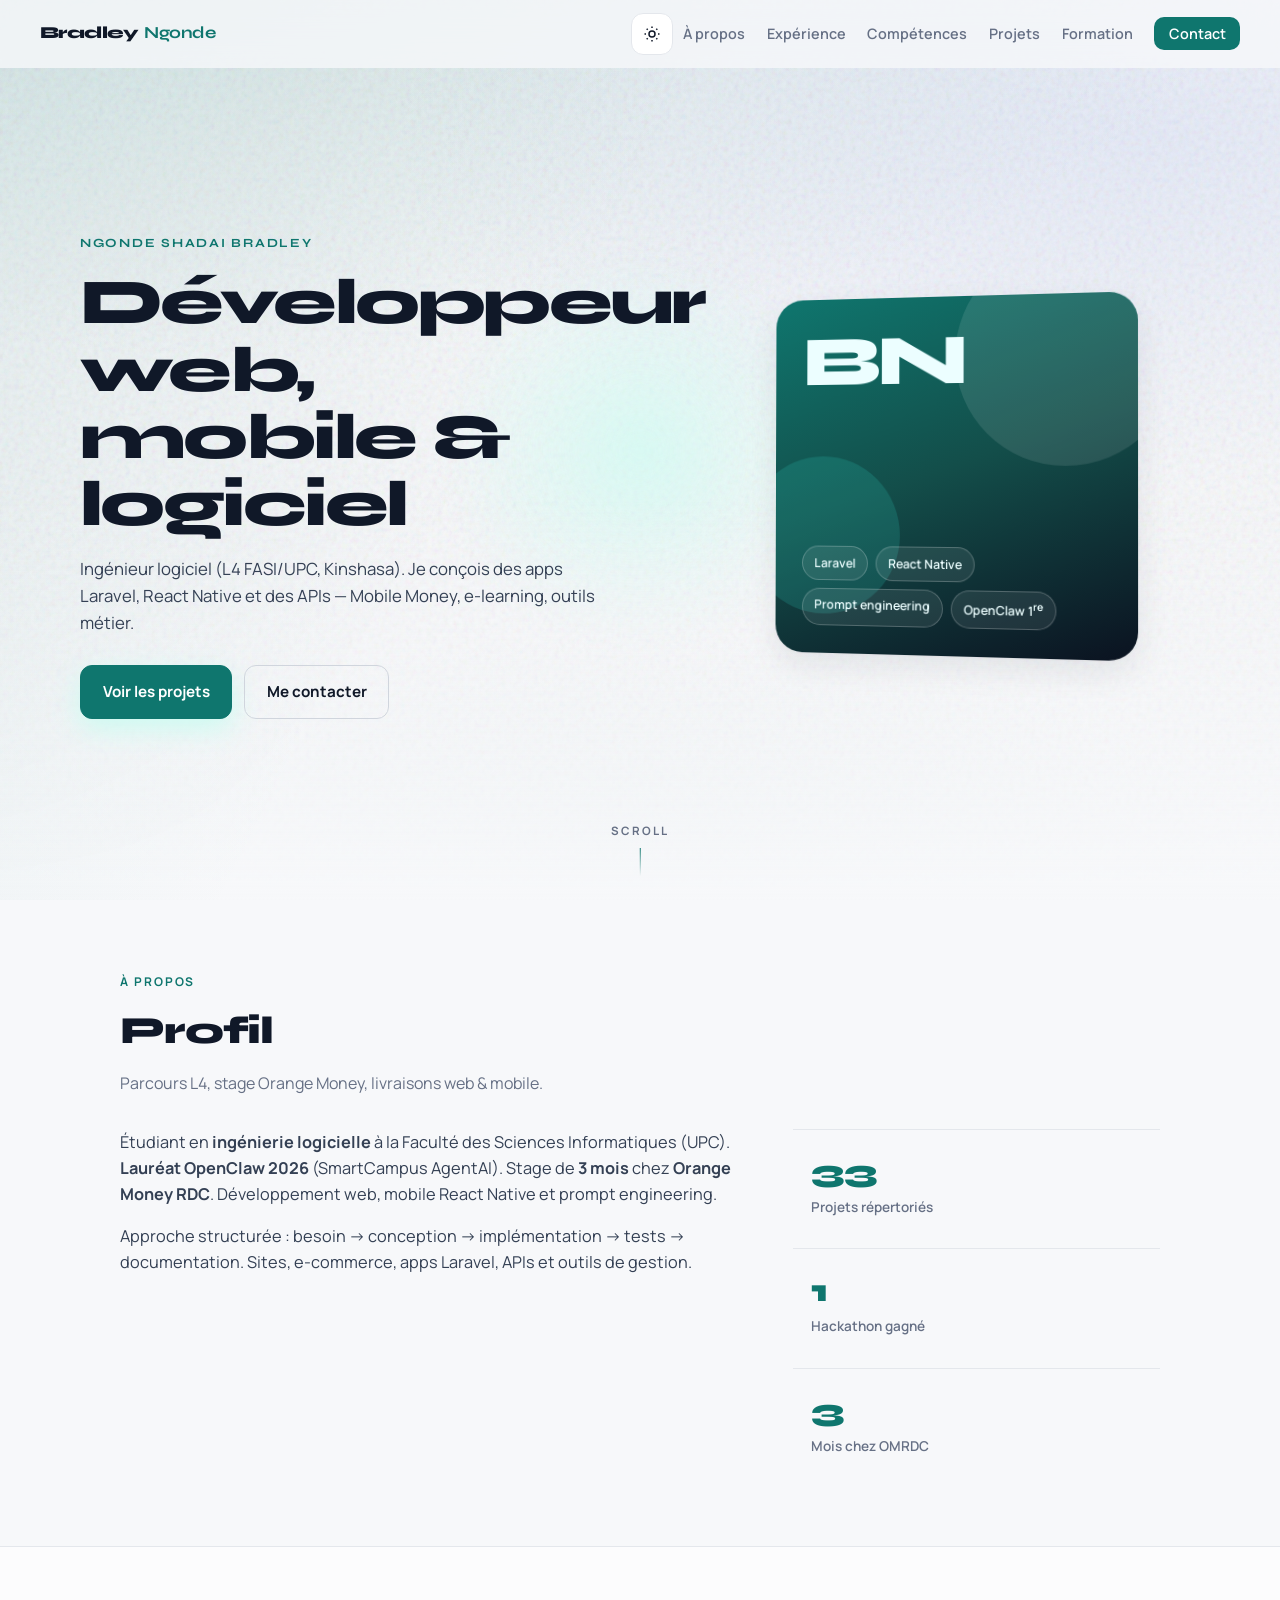
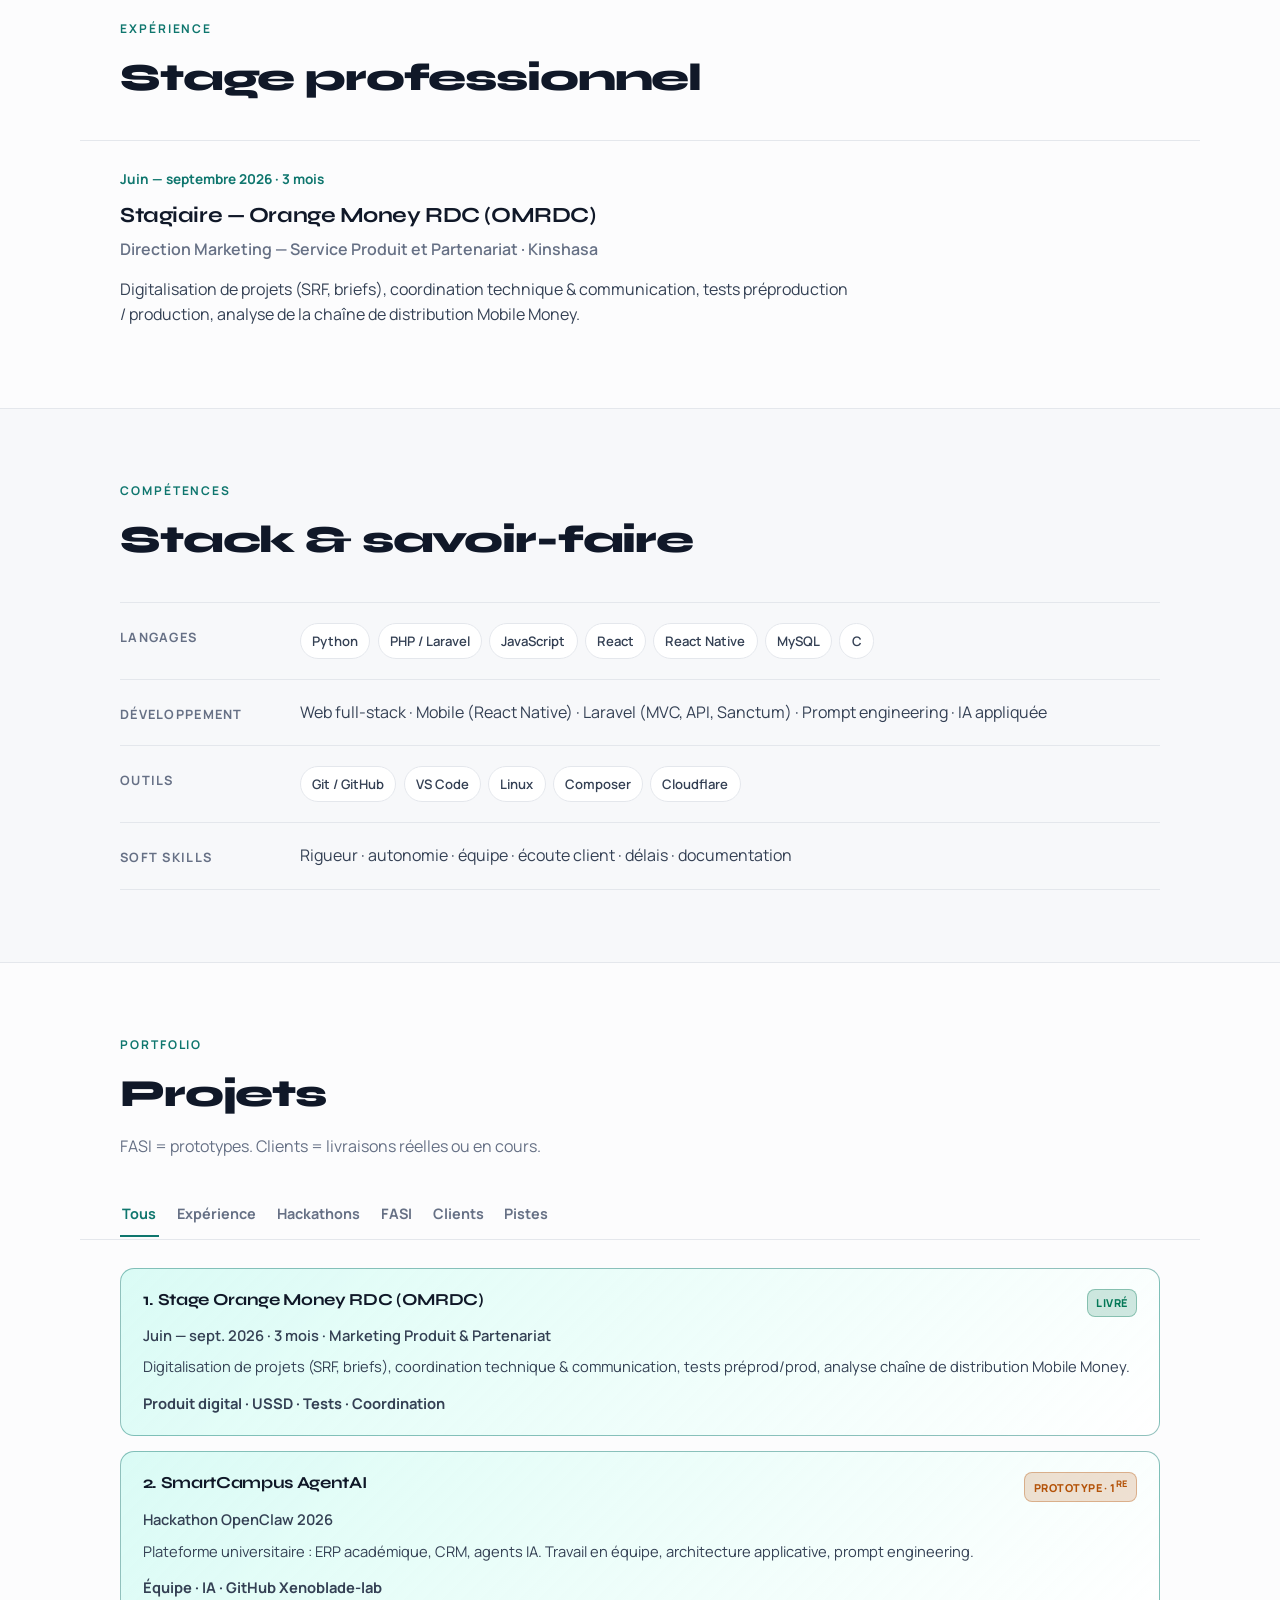
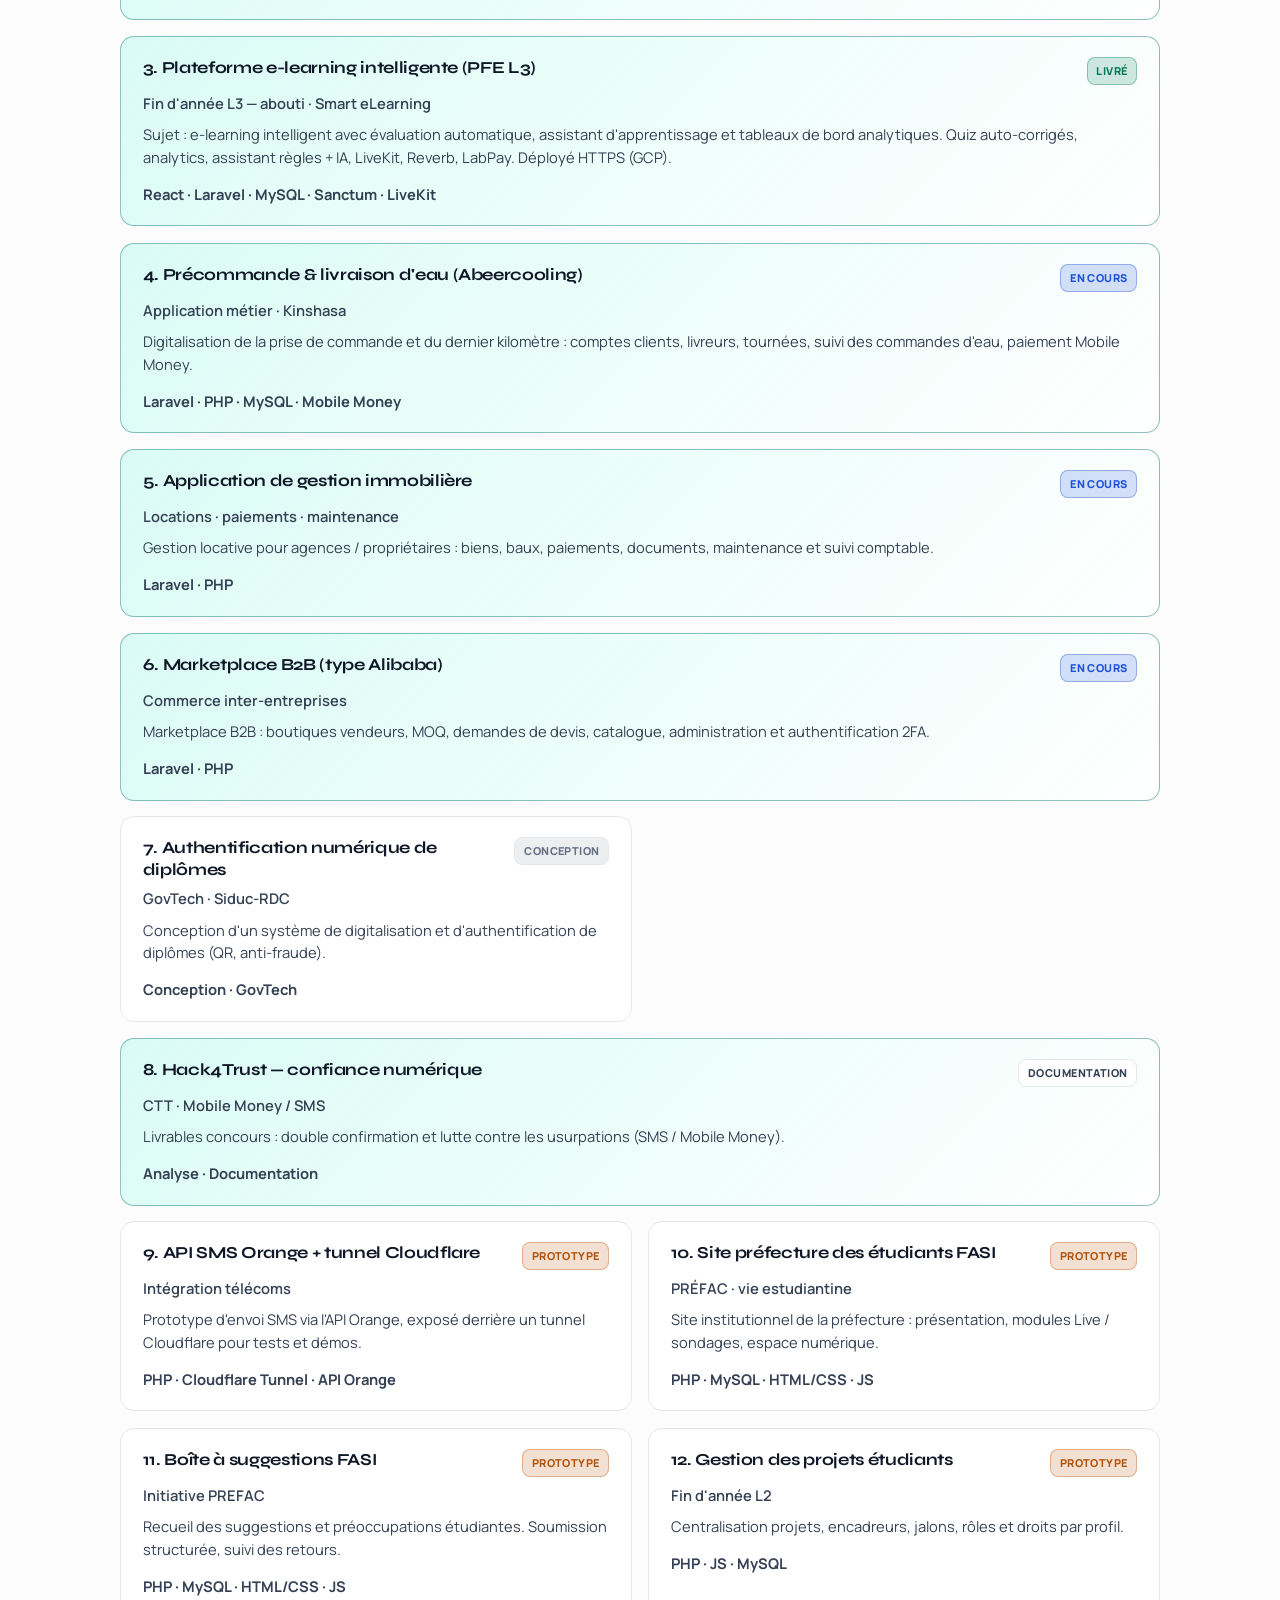
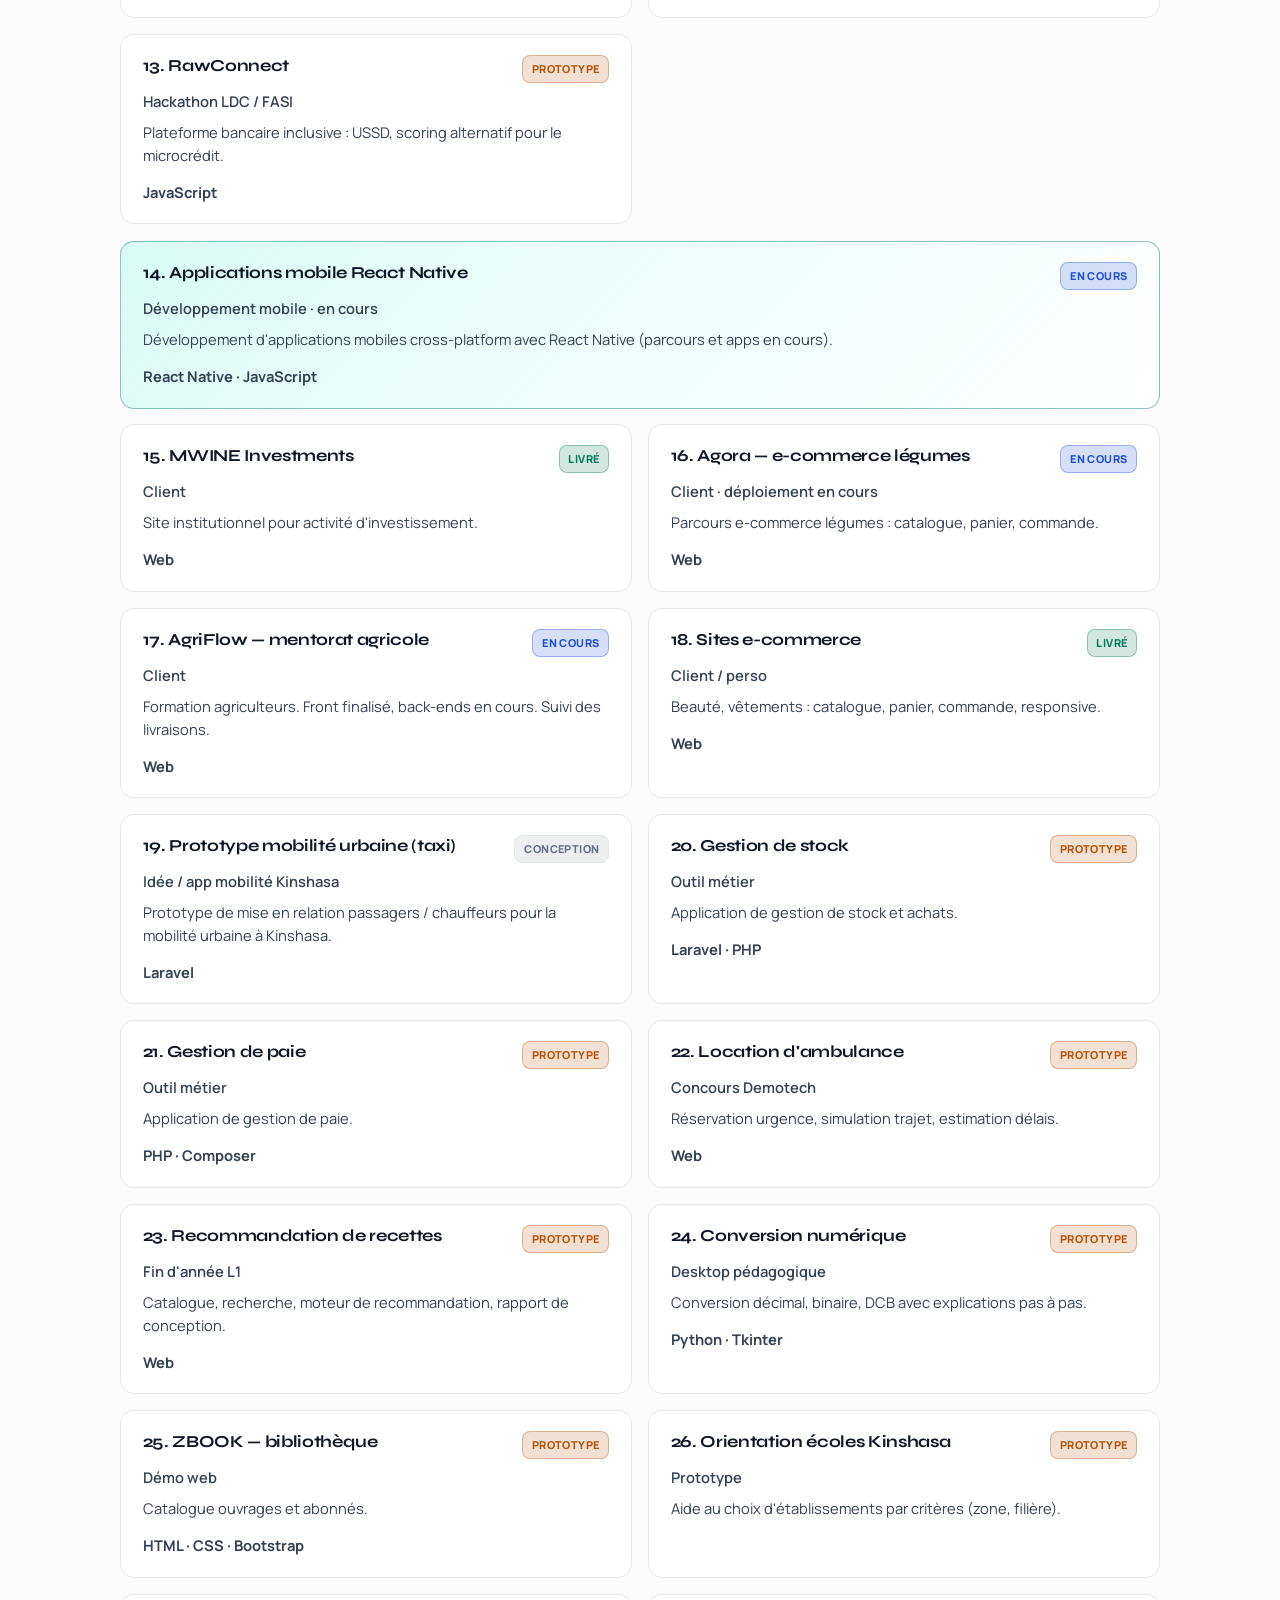
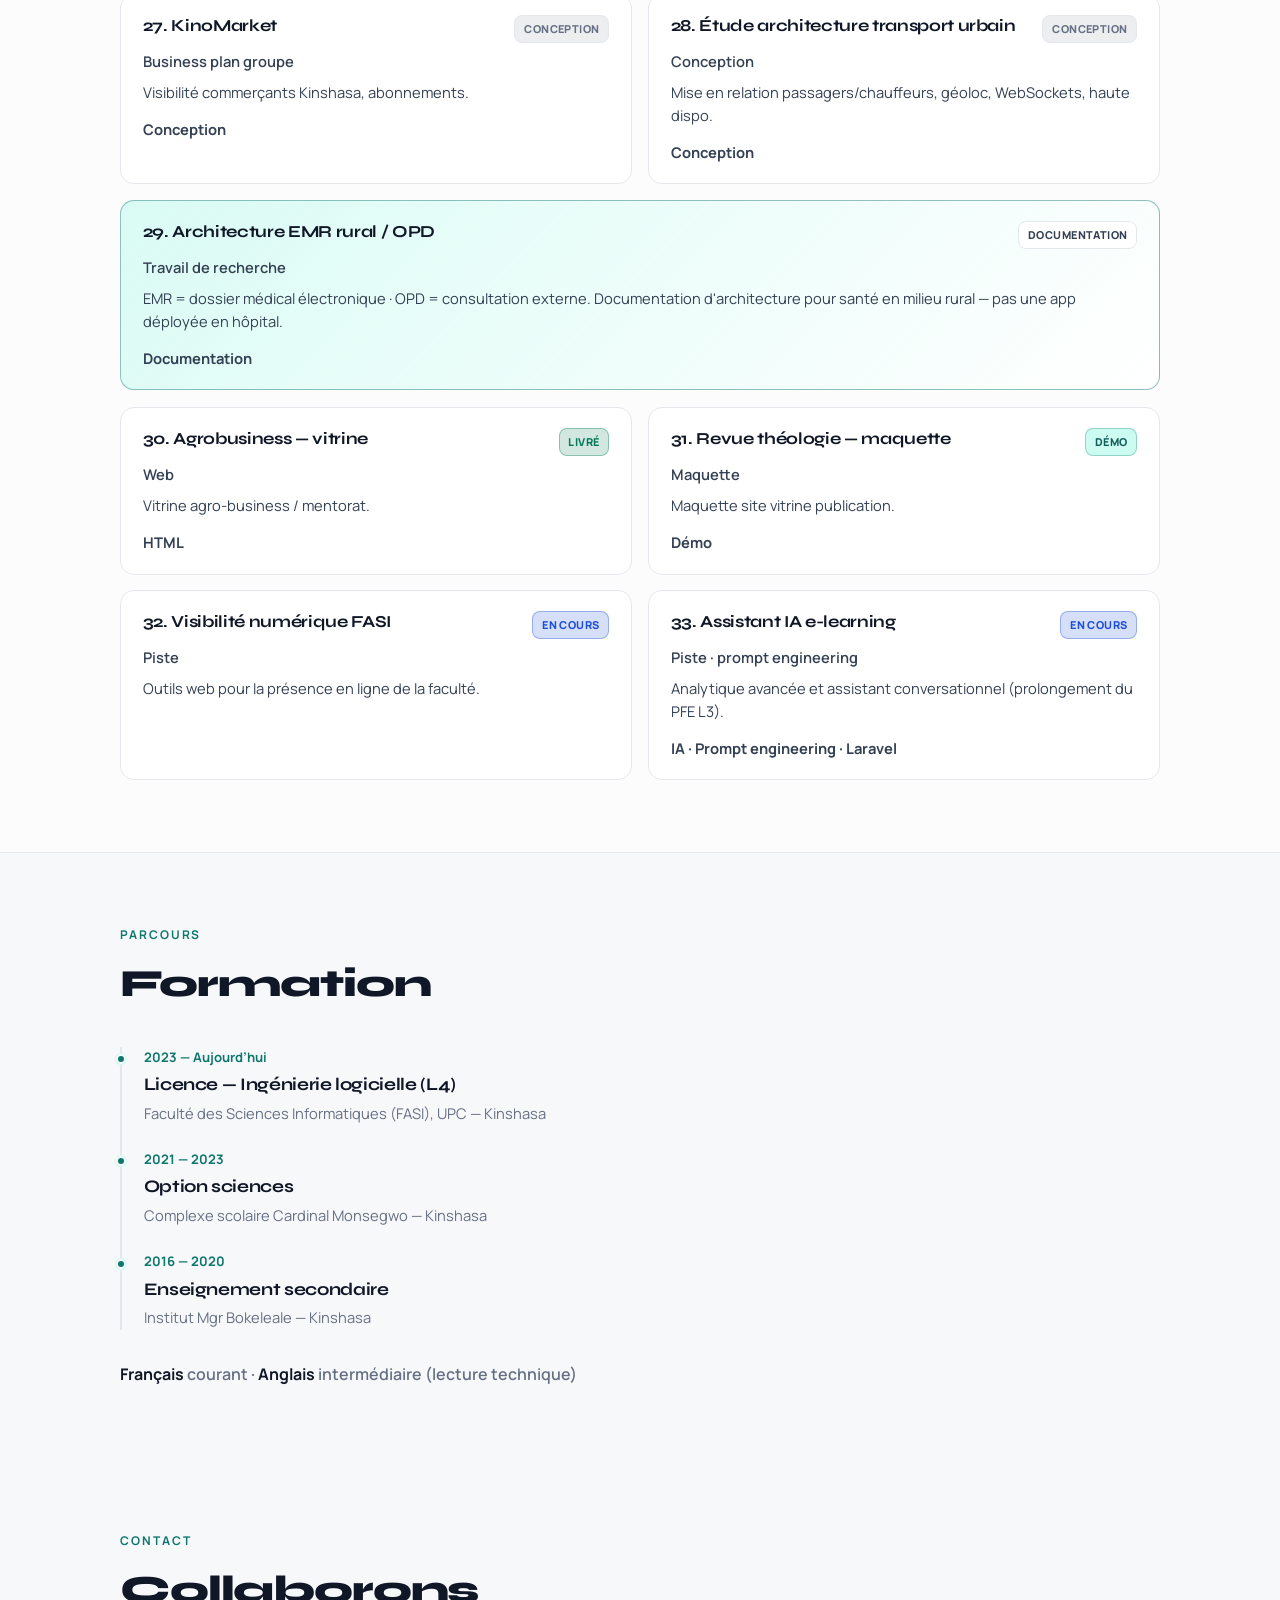
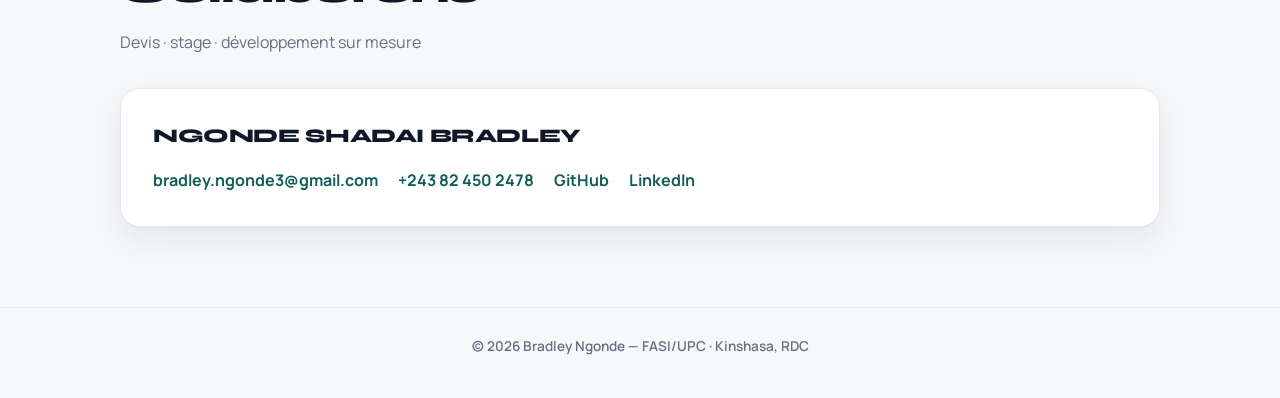
==== commit c493c044: "Ajoute bascule clair/sombre et animations avancees Toggle theme persistant, loader, orb, parallax he" ====
--- a/index_maj.html
+++ b/index_maj.html
@@ -9,23 +9,47 @@
   <link rel="preconnect" href="https://fonts.gstatic.com" crossorigin />
   <link href="https://fonts.googleapis.com/css2?family=Manrope:wght@400;500;600;700;800&family=Syne:wght@600;700;800&display=swap" rel="stylesheet" />
   <link rel="stylesheet" href="css/style.css" />
+  <script>
+    (function () {
+      var t = localStorage.getItem("bn-theme");
+      if (!t) t = window.matchMedia("(prefers-color-scheme: light)").matches ? "light" : "dark";
+      document.documentElement.setAttribute("data-theme", t);
+    })();
+  </script>
 </head>
 <body>
+  <div class="loader" id="loader" aria-hidden="true">
+    <div class="loader-mark">BN</div>
+    <div class="loader-bar"></div>
+  </div>
   <div class="page-bg" aria-hidden="true"></div>
+  <div class="orb" id="orb" aria-hidden="true"></div>
+  <div class="theme-veil" id="theme-veil" aria-hidden="true"></div>
 
   <nav class="nav" id="nav">
     <a href="#accueil" class="nav-logo">Bradley<span>Ngonde</span></a>
-    <button class="nav-toggle" type="button" aria-label="Menu" aria-expanded="false">
-      <span></span><span></span>
-    </button>
-    <ul class="nav-links">
-      <li><a href="#apropos">À propos</a></li>
-      <li><a href="#experience">Expérience</a></li>
-      <li><a href="#competences">Compétences</a></li>
-      <li><a href="#projets">Projets</a></li>
-      <li><a href="#formation">Formation</a></li>
-      <li><a href="#contact" class="nav-cta">Contact</a></li>
-    </ul>
+    <div class="nav-actions">
+      <button class="theme-toggle" id="theme-toggle" type="button" aria-label="Changer de thème" title="Changer de thème">
+        <svg class="icon-sun" viewBox="0 0 24 24" fill="none" stroke="currentColor" stroke-width="2" aria-hidden="true">
+          <circle cx="12" cy="12" r="4"></circle>
+          <path d="M12 2v2M12 20v2M4.9 4.9l1.4 1.4M17.7 17.7l1.4 1.4M2 12h2M20 12h2M4.9 19.1l1.4-1.4M17.7 6.3l1.4-1.4"></path>
+        </svg>
+        <svg class="icon-moon" viewBox="0 0 24 24" fill="none" stroke="currentColor" stroke-width="2" aria-hidden="true">
+          <path d="M21 14.5A8.5 8.5 0 1 1 9.5 3 7 7 0 0 0 21 14.5z"></path>
+        </svg>
+      </button>
+      <button class="nav-toggle" type="button" aria-label="Menu" aria-expanded="false">
+        <span></span><span></span>
+      </button>
+      <ul class="nav-links">
+        <li><a href="#apropos">À propos</a></li>
+        <li><a href="#experience">Expérience</a></li>
+        <li><a href="#competences">Compétences</a></li>
+        <li><a href="#projets">Projets</a></li>
+        <li><a href="#formation">Formation</a></li>
+        <li><a href="#contact" class="nav-cta">Contact</a></li>
+      </ul>
+    </div>
   </nav>
 
   <header id="accueil" class="hero">
@@ -54,6 +78,7 @@
         </div>
       </aside>
     </div>
+    <div class="scroll-hint">Scroll</div>
   </header>
 
   <section id="apropos" class="section">
--- a/css/style.css
+++ b/css/style.css
@@ -1,4 +1,38 @@
-:root {
+/* Dark (default) */
+:root,
+[data-theme="dark"] {
+  --ink: #f1f5f9;
+  --ink-soft: #cbd5e1;
+  --muted: #94a3b8;
+  --line: rgba(255, 255, 255, 0.1);
+  --line-strong: rgba(255, 255, 255, 0.18);
+  --surface: #0f0f1a;
+  --surface-2: #16162a;
+  --card: rgba(255, 255, 255, 0.045);
+  --panel: #1a1a2e;
+  --accent: #2dd4bf;
+  --accent-deep: #14b8a6;
+  --accent-soft: rgba(45, 212, 191, 0.16);
+  --accent-ink: #042f2e;
+  --warn: #fbbf24;
+  --ok: #34d399;
+  --info: #60a5fa;
+  --nav-bg: rgba(15, 15, 26, 0.78);
+  --nav-bg-scrolled: rgba(15, 15, 26, 0.94);
+  --alt-bg: rgba(255, 255, 255, 0.03);
+  --mesh-1: rgba(45, 212, 191, 0.18);
+  --mesh-2: rgba(99, 102, 241, 0.14);
+  --mesh-3: rgba(6, 182, 212, 0.1);
+  --hero-wash: rgba(45, 212, 191, 0.1);
+  --featured: linear-gradient(135deg, rgba(45, 212, 191, 0.14), rgba(99, 102, 241, 0.08));
+  --contact-bg: linear-gradient(135deg, rgba(45, 212, 191, 0.12), rgba(99, 102, 241, 0.08));
+  --mobile-nav: rgba(22, 22, 42, 0.98);
+  --shadow-soft: 0 16px 48px rgba(0, 0, 0, 0.4);
+  --noise-opacity: 0.22;
+  --noise-blend: soft-light;
+}
+
+[data-theme="light"] {
   --ink: #101828;
   --ink-soft: #344054;
   --muted: #667085;
@@ -6,34 +40,123 @@
   --line-strong: #d0d5dd;
   --surface: #f7f8fa;
   --surface-2: #eef2f6;
-  --white: #ffffff;
+  --card: #ffffff;
+  --panel: #ffffff;
   --accent: #0f766e;
   --accent-deep: #115e59;
   --accent-soft: #ccfbf1;
+  --accent-ink: #ffffff;
   --warn: #b45309;
   --ok: #047857;
   --info: #1d4ed8;
+  --nav-bg: rgba(247, 248, 250, 0.8);
+  --nav-bg-scrolled: rgba(255, 255, 255, 0.92);
+  --alt-bg: rgba(255, 255, 255, 0.62);
+  --mesh-1: rgba(15, 118, 110, 0.12);
+  --mesh-2: rgba(29, 78, 216, 0.08);
+  --mesh-3: rgba(15, 118, 110, 0.06);
+  --hero-wash: rgba(15, 118, 110, 0.08);
+  --featured: linear-gradient(135deg, rgba(204, 251, 241, 0.7), rgba(255, 255, 255, 0.95));
+  --contact-bg: #ffffff;
+  --mobile-nav: rgba(255, 255, 255, 0.98);
+  --shadow-soft: 0 1px 2px rgba(16, 24, 40, 0.04), 0 12px 32px rgba(16, 24, 40, 0.08);
+  --noise-opacity: 0.32;
+  --noise-blend: multiply;
+}
+
+*, *::before, *::after { box-sizing: border-box; margin: 0; padding: 0; }
+
+html {
+  scroll-behavior: smooth;
+  scroll-padding-top: calc(var(--nav-h, 68px) + 12px);
+}
+
+body {
   --nav-h: 68px;
   --radius: 14px;
   --ease: cubic-bezier(0.22, 1, 0.36, 1);
-  --shadow-soft: 0 1px 2px rgba(16, 24, 40, 0.04), 0 8px 24px rgba(16, 24, 40, 0.06);
   --max: 1120px;
-}
-
-*, *::before, *::after { box-sizing: border-box; margin: 0; padding: 0; }
-
-html {
-  scroll-behavior: smooth;
-  scroll-padding-top: calc(var(--nav-h) + 12px);
-}
-
-body {
   font-family: "Manrope", system-ui, sans-serif;
   background: var(--surface);
   color: var(--ink);
   line-height: 1.6;
   overflow-x: hidden;
   -webkit-font-smoothing: antialiased;
+  transition: background 0.45s var(--ease), color 0.35s var(--ease);
+}
+
+/* Theme flash veil */
+.theme-veil {
+  position: fixed;
+  inset: 0;
+  z-index: 9998;
+  pointer-events: none;
+  opacity: 0;
+  background: radial-gradient(circle at var(--mx, 50%) var(--my, 50%), var(--accent), transparent 55%);
+  mix-blend-mode: soft-light;
+}
+
+.theme-veil.on {
+  animation: themeFlash 0.7s var(--ease);
+}
+
+@keyframes themeFlash {
+  0% { opacity: 0; }
+  35% { opacity: 0.55; }
+  100% { opacity: 0; }
+}
+
+/* Page loader */
+.loader {
+  position: fixed;
+  inset: 0;
+  z-index: 9999;
+  display: grid;
+  place-items: center;
+  background: var(--surface);
+  transition: opacity 0.55s var(--ease), visibility 0.55s;
+}
+
+.loader.done {
+  opacity: 0;
+  visibility: hidden;
+  pointer-events: none;
+}
+
+.loader-mark {
+  font-family: "Syne", sans-serif;
+  font-weight: 800;
+  font-size: clamp(2.5rem, 8vw, 4rem);
+  letter-spacing: -0.06em;
+  background: linear-gradient(120deg, var(--accent), #67e8f9, var(--accent));
+  background-size: 200% 100%;
+  -webkit-background-clip: text;
+  background-clip: text;
+  -webkit-text-fill-color: transparent;
+  animation: shine 1.4s linear infinite, pulseMark 1.2s ease-in-out infinite;
+}
+
+.loader-bar {
+  position: absolute;
+  bottom: 0;
+  left: 0;
+  height: 3px;
+  width: 0;
+  background: linear-gradient(90deg, var(--accent), #67e8f9);
+  animation: loadBar 1.1s var(--ease) forwards;
+}
+
+@keyframes shine {
+  to { background-position: -200% 0; }
+}
+
+@keyframes pulseMark {
+  0%, 100% { transform: scale(1); filter: blur(0); }
+  50% { transform: scale(1.04); filter: blur(0.2px); }
+}
+
+@keyframes loadBar {
+  to { width: 100%; }
 }
 
 .page-bg {
@@ -41,19 +164,36 @@
   inset: 0;
   z-index: -2;
   background:
-    radial-gradient(1000px 500px at 10% -10%, rgba(15, 118, 110, 0.12), transparent 60%),
-    radial-gradient(800px 420px at 100% 0%, rgba(29, 78, 216, 0.08), transparent 55%),
-    linear-gradient(180deg, #fbfcfd 0%, var(--surface) 40%, #f3f5f8 100%);
+    radial-gradient(ellipse 80% 50% at 20% -10%, var(--mesh-1), transparent),
+    radial-gradient(ellipse 60% 40% at 90% 15%, var(--mesh-2), transparent),
+    radial-gradient(ellipse 50% 30% at 50% 100%, var(--mesh-3), transparent),
+    var(--surface);
+  transition: background 0.45s var(--ease);
 }
 
 .page-bg::after {
   content: "";
   position: absolute;
   inset: 0;
-  opacity: 0.35;
+  opacity: var(--noise-opacity);
   background-image: url("data:image/svg+xml,%3Csvg viewBox='0 0 200 200' xmlns='http://www.w3.org/2000/svg'%3E%3Cfilter id='n'%3E%3CfeTurbulence type='fractalNoise' baseFrequency='0.85' numOctaves='3' stitchTiles='stitch'/%3E%3C/filter%3E%3Crect width='100%25' height='100%25' filter='url(%23n)' opacity='0.45'/%3E%3C/svg%3E");
   pointer-events: none;
-  mix-blend-mode: multiply;
+  mix-blend-mode: var(--noise-blend);
+}
+
+.orb {
+  position: fixed;
+  width: 420px;
+  height: 420px;
+  border-radius: 50%;
+  pointer-events: none;
+  z-index: -1;
+  background: radial-gradient(circle, var(--accent-soft), transparent 68%);
+  filter: blur(8px);
+  opacity: 0.7;
+  transform: translate3d(-50%, -50%, 0);
+  transition: opacity 0.4s;
+  will-change: left, top;
 }
 
 /* Nav */
@@ -67,16 +207,17 @@
   display: flex;
   align-items: center;
   justify-content: space-between;
+  gap: 1rem;
   padding: 0 clamp(1rem, 4vw, 2.5rem);
-  background: rgba(247, 248, 250, 0.78);
+  background: var(--nav-bg);
   backdrop-filter: blur(14px);
   border-bottom: 1px solid transparent;
-  transition: border-color 0.3s var(--ease), background 0.3s;
+  transition: border-color 0.3s var(--ease), background 0.35s var(--ease), transform 0.35s var(--ease);
 }
 
 .nav.scrolled {
   border-bottom-color: var(--line);
-  background: rgba(255, 255, 255, 0.88);
+  background: var(--nav-bg-scrolled);
 }
 
 .nav-logo {
@@ -86,6 +227,7 @@
   letter-spacing: -0.03em;
   color: var(--ink);
   text-decoration: none;
+  transition: color 0.3s;
 }
 
 .nav-logo span {
@@ -93,6 +235,45 @@
   color: var(--accent);
   font-weight: 700;
 }
+
+.nav-actions {
+  display: flex;
+  align-items: center;
+  gap: 0.65rem;
+}
+
+.theme-toggle {
+  width: 42px;
+  height: 42px;
+  border-radius: 12px;
+  border: 1px solid var(--line);
+  background: var(--card);
+  color: var(--ink);
+  cursor: pointer;
+  display: grid;
+  place-items: center;
+  position: relative;
+  overflow: hidden;
+  transition: transform 0.25s var(--ease), border-color 0.25s, background 0.25s;
+}
+
+.theme-toggle:hover {
+  transform: translateY(-1px) rotate(-8deg);
+  border-color: var(--accent);
+}
+
+.theme-toggle svg {
+  width: 18px;
+  height: 18px;
+  position: absolute;
+  transition: transform 0.45s var(--ease), opacity 0.35s;
+}
+
+.theme-toggle .icon-sun { opacity: 0; transform: rotate(-90deg) scale(0.6); }
+.theme-toggle .icon-moon { opacity: 1; transform: rotate(0) scale(1); }
+
+[data-theme="light"] .theme-toggle .icon-sun { opacity: 1; transform: rotate(0) scale(1); }
+[data-theme="light"] .theme-toggle .icon-moon { opacity: 0; transform: rotate(90deg) scale(0.6); }
 
 .nav-links {
   display: flex;
@@ -107,18 +288,34 @@
   font-size: 0.9rem;
   font-weight: 600;
   transition: color 0.2s;
+  position: relative;
+}
+
+.nav-links a::after {
+  content: "";
+  position: absolute;
+  left: 0;
+  bottom: -4px;
+  width: 100%;
+  height: 2px;
+  background: var(--accent);
+  transform: scaleX(0);
+  transform-origin: left;
+  transition: transform 0.35s var(--ease);
 }
 
 .nav-links a:hover { color: var(--ink); }
+.nav-links a:hover::after { transform: scaleX(1); }
 
 .nav-cta {
   padding: 0.45rem 0.9rem !important;
   border-radius: 10px;
-  background: var(--ink);
-  color: #fff !important;
-}
-
-.nav-cta:hover { background: var(--accent-deep) !important; color: #fff !important; }
+  background: var(--accent);
+  color: var(--accent-ink) !important;
+}
+
+.nav-cta::after { display: none !important; }
+.nav-cta:hover { background: var(--accent-deep) !important; color: var(--accent-ink) !important; }
 
 .nav-toggle {
   display: none;
@@ -126,7 +323,7 @@
   height: 42px;
   border: 1px solid var(--line);
   border-radius: 10px;
-  background: var(--white);
+  background: var(--card);
   cursor: pointer;
   place-items: center;
   gap: 5px;
@@ -158,8 +355,9 @@
   inset: 0;
   z-index: -1;
   background:
-    linear-gradient(120deg, rgba(15, 118, 110, 0.08) 0%, transparent 42%),
+    linear-gradient(120deg, var(--hero-wash) 0%, transparent 42%),
     linear-gradient(180deg, transparent 55%, var(--surface) 100%);
+  transition: background 0.45s;
 }
 
 .hero-inner {
@@ -179,7 +377,8 @@
   text-transform: uppercase;
   color: var(--accent);
   margin-bottom: 1rem;
-  animation: rise 0.8s var(--ease) both;
+  opacity: 0;
+  animation: riseBlur 0.9s 0.15s var(--ease) forwards;
 }
 
 .hero h1 {
@@ -189,7 +388,8 @@
   line-height: 1.05;
   letter-spacing: -0.04em;
   color: var(--ink);
-  animation: rise 0.85s 0.08s var(--ease) both;
+  opacity: 0;
+  animation: riseBlur 0.95s 0.28s var(--ease) forwards;
 }
 
 .hero-lead {
@@ -197,7 +397,8 @@
   max-width: 34rem;
   font-size: 1.05rem;
   color: var(--ink-soft);
-  animation: rise 0.85s 0.16s var(--ease) both;
+  opacity: 0;
+  animation: riseBlur 0.95s 0.4s var(--ease) forwards;
 }
 
 .hero-cta {
@@ -205,7 +406,8 @@
   flex-wrap: wrap;
   gap: 0.75rem;
   margin-top: 1.75rem;
-  animation: rise 0.85s 0.24s var(--ease) both;
+  opacity: 0;
+  animation: riseBlur 0.95s 0.52s var(--ease) forwards;
 }
 
 .btn {
@@ -217,15 +419,28 @@
   font-weight: 700;
   font-size: 0.95rem;
   text-decoration: none;
-  transition: transform 0.2s var(--ease), background 0.2s, color 0.2s, border-color 0.2s;
-}
-
-.btn:hover { transform: translateY(-1px); }
+  position: relative;
+  overflow: hidden;
+  transition: transform 0.25s var(--ease), background 0.2s, color 0.2s, border-color 0.2s, box-shadow 0.25s;
+}
+
+.btn::before {
+  content: "";
+  position: absolute;
+  inset: 0;
+  background: linear-gradient(120deg, transparent 20%, rgba(255, 255, 255, 0.28), transparent 80%);
+  transform: translateX(-120%);
+  transition: transform 0.6s var(--ease);
+}
+
+.btn:hover::before { transform: translateX(120%); }
+.btn:hover { transform: translateY(-2px); }
 
 .btn-primary {
   background: var(--accent);
-  color: #fff;
+  color: var(--accent-ink);
   border: 1px solid var(--accent);
+  box-shadow: 0 10px 28px var(--accent-soft);
 }
 
 .btn-primary:hover { background: var(--accent-deep); border-color: var(--accent-deep); }
@@ -236,45 +451,55 @@
   border: 1px solid var(--line-strong);
 }
 
-.btn-ghost:hover { border-color: var(--ink); background: var(--white); }
-
-.hero-visual { animation: rise 0.9s 0.2s var(--ease) both; }
+.btn-ghost:hover { border-color: var(--accent); background: var(--card); }
+
+.hero-visual {
+  opacity: 0;
+  animation: riseScale 1s 0.35s var(--ease) forwards;
+  perspective: 1000px;
+}
 
 .hero-panel {
   position: relative;
   min-height: 360px;
   border-radius: 28px;
   padding: 1.75rem;
-  background:
-    linear-gradient(160deg, #0f766e 0%, #134e4a 48%, #0b1220 100%);
+  background: linear-gradient(160deg, #0f766e 0%, #134e4a 48%, #0b1220 100%);
   color: #ecfeff;
   display: flex;
   flex-direction: column;
   justify-content: space-between;
   overflow: hidden;
   box-shadow: var(--shadow-soft);
-}
-
-.hero-panel::before {
+  transform-style: preserve-3d;
+  transition: transform 0.15s linear;
+  will-change: transform;
+}
+
+.hero-panel::before,
+.hero-panel::after {
   content: "";
   position: absolute;
+  border-radius: 50%;
+  pointer-events: none;
+}
+
+.hero-panel::before {
   width: 220px;
   height: 220px;
   right: -40px;
   top: -50px;
-  border-radius: 50%;
   background: rgba(255, 255, 255, 0.1);
+  animation: floatA 7s ease-in-out infinite;
 }
 
 .hero-panel::after {
-  content: "";
-  position: absolute;
   width: 160px;
   height: 160px;
   left: -30px;
   bottom: 40px;
-  border-radius: 50%;
   background: rgba(45, 212, 191, 0.18);
+  animation: floatB 8s ease-in-out infinite;
 }
 
 .hero-mark {
@@ -285,6 +510,7 @@
   font-weight: 800;
   letter-spacing: -0.06em;
   line-height: 1;
+  animation: letterPop 1.2s 0.6s var(--ease) both;
 }
 
 .hero-chips {
@@ -303,6 +529,35 @@
   font-size: 0.78rem;
   font-weight: 600;
   background: rgba(255, 255, 255, 0.08);
+  opacity: 0;
+  animation: chipIn 0.55s var(--ease) forwards;
+}
+
+.hero-chips li:nth-child(1) { animation-delay: 0.7s; }
+.hero-chips li:nth-child(2) { animation-delay: 0.82s; }
+.hero-chips li:nth-child(3) { animation-delay: 0.94s; }
+.hero-chips li:nth-child(4) { animation-delay: 1.06s; }
+
+.scroll-hint {
+  position: absolute;
+  bottom: 1.5rem;
+  left: 50%;
+  transform: translateX(-50%);
+  font-size: 0.72rem;
+  letter-spacing: 0.18em;
+  text-transform: uppercase;
+  color: var(--muted);
+  font-weight: 700;
+  animation: bounceHint 2s infinite;
+}
+
+.scroll-hint::after {
+  content: "";
+  display: block;
+  width: 1px;
+  height: 28px;
+  margin: 0.45rem auto 0;
+  background: linear-gradient(var(--accent), transparent);
 }
 
 /* Sections */
@@ -315,9 +570,10 @@
 .section-alt {
   width: 100%;
   max-width: none;
-  background: rgba(255, 255, 255, 0.55);
+  background: var(--alt-bg);
   border-block: 1px solid var(--line);
   padding-inline: 0;
+  transition: background 0.45s;
 }
 
 .section-alt > .section-head,
@@ -355,16 +611,20 @@
 
 .reveal {
   opacity: 0;
-  transform: translateY(22px);
-  transition: opacity 0.7s var(--ease), transform 0.7s var(--ease);
+  transform: translateY(36px) scale(0.98);
+  filter: blur(6px);
+  transition:
+    opacity 0.85s var(--ease),
+    transform 0.85s var(--ease),
+    filter 0.85s var(--ease);
 }
 
 .reveal.visible {
   opacity: 1;
-  transform: translateY(0);
-}
-
-/* About */
+  transform: translateY(0) scale(1);
+  filter: blur(0);
+}
+
 .about-layout {
   display: grid;
   grid-template-columns: 1.4fr 0.8fr;
@@ -378,14 +638,17 @@
   font-size: 1.02rem;
 }
 
-.about-metrics {
-  display: grid;
-  gap: 0.85rem;
-}
+.about-metrics { display: grid; gap: 0.85rem; }
 
 .about-metrics > div {
   padding: 1rem 1.1rem;
   border-top: 1px solid var(--line);
+  transition: transform 0.35s var(--ease), border-color 0.35s;
+}
+
+.about-metrics > div:hover {
+  transform: translateX(6px);
+  border-top-color: var(--accent);
 }
 
 .about-metrics dt {
@@ -402,7 +665,6 @@
   font-weight: 600;
 }
 
-/* Experience */
 .exp-block {
   padding: 1.75rem 0 0.5rem;
   border-top: 1px solid var(--line);
@@ -433,10 +695,8 @@
   max-width: 46rem;
 }
 
-/* Skills */
 .skills-rows {
   display: grid;
-  gap: 0;
   border-top: 1px solid var(--line);
 }
 
@@ -447,6 +707,12 @@
   padding: 1.25rem 0;
   border-bottom: 1px solid var(--line);
   align-items: start;
+  transition: background 0.3s, padding-left 0.35s var(--ease);
+}
+
+.skill-row:hover {
+  padding-left: 0.5rem;
+  background: color-mix(in srgb, var(--accent) 6%, transparent);
 }
 
 .skill-row h3 {
@@ -471,13 +737,19 @@
   padding: 0.4rem 0.7rem;
   border: 1px solid var(--line);
   border-radius: 999px;
-  background: var(--white);
+  background: var(--card);
   font-size: 0.82rem;
   font-weight: 600;
   color: var(--ink-soft);
-}
-
-/* Filters */
+  transition: transform 0.25s var(--ease), border-color 0.25s, color 0.25s;
+}
+
+.chip-list li:hover {
+  transform: translateY(-3px);
+  border-color: var(--accent);
+  color: var(--accent);
+}
+
 .filters {
   display: flex;
   flex-wrap: wrap;
@@ -499,17 +771,16 @@
   cursor: pointer;
   border-bottom: 2px solid transparent;
   margin-bottom: -1px;
-  transition: color 0.2s, border-color 0.2s;
-}
-
-.filter-btn:hover { color: var(--ink); }
+  transition: color 0.2s, border-color 0.2s, transform 0.25s var(--ease);
+}
+
+.filter-btn:hover { color: var(--ink); transform: translateY(-1px); }
 
 .filter-btn.active {
   color: var(--accent);
   border-bottom-color: var(--accent);
 }
 
-/* Projects */
 .projects-grid {
   display: grid;
   grid-template-columns: repeat(2, minmax(0, 1fr));
@@ -517,24 +788,28 @@
 }
 
 .project-card {
-  background: var(--white);
+  background: var(--card);
   border: 1px solid var(--line);
   border-radius: var(--radius);
   padding: 1.25rem 1.35rem;
-  transition: border-color 0.25s var(--ease), transform 0.25s var(--ease), box-shadow 0.25s var(--ease);
+  transition:
+    border-color 0.3s var(--ease),
+    transform 0.4s var(--ease),
+    box-shadow 0.4s var(--ease),
+    background 0.35s;
+  animation: cardIn 0.55s var(--ease) both;
 }
 
 .project-card:hover {
-  border-color: #99f6e4;
-  transform: translateY(-2px);
+  border-color: color-mix(in srgb, var(--accent) 55%, transparent);
+  transform: translateY(-6px) scale(1.01);
   box-shadow: var(--shadow-soft);
 }
 
 .project-card.featured {
   grid-column: 1 / -1;
-  background:
-    linear-gradient(135deg, rgba(204, 251, 241, 0.55), rgba(255, 255, 255, 0.95));
-  border-color: #99f6e4;
+  background: var(--featured);
+  border-color: color-mix(in srgb, var(--accent) 45%, transparent);
 }
 
 .project-head {
@@ -572,6 +847,8 @@
   font-weight: 700;
   color: var(--accent-deep);
 }
+
+[data-theme="dark"] .project-stack { color: var(--accent); }
 
 .badge {
   display: inline-block;
@@ -585,14 +862,15 @@
   border: 1px solid transparent;
 }
 
-.badge-proto { background: #fff7ed; color: var(--warn); border-color: #fed7aa; }
-.badge-cours { background: #eff6ff; color: var(--info); border-color: #bfdbfe; }
-.badge-livre { background: #ecfdf5; color: var(--ok); border-color: #a7f3d0; }
-.badge-concept { background: var(--surface-2); color: var(--muted); border-color: var(--line); }
-.badge-demo { background: #f0fdfa; color: var(--accent-deep); border-color: #99f6e4; }
-.badge-doc { background: #f8fafc; color: var(--ink-soft); border-color: var(--line); }
-
-/* Timeline */
+.badge-proto { background: color-mix(in srgb, var(--warn) 18%, transparent); color: var(--warn); border-color: color-mix(in srgb, var(--warn) 35%, transparent); }
+.badge-cours { background: color-mix(in srgb, var(--info) 18%, transparent); color: var(--info); border-color: color-mix(in srgb, var(--info) 35%, transparent); }
+.badge-livre { background: color-mix(in srgb, var(--ok) 18%, transparent); color: var(--ok); border-color: color-mix(in srgb, var(--ok) 35%, transparent); }
+.badge-concept { background: color-mix(in srgb, var(--muted) 12%, transparent); color: var(--muted); border-color: var(--line); }
+.badge-demo { background: var(--accent-soft); color: var(--accent-deep); border-color: color-mix(in srgb, var(--accent) 30%, transparent); }
+.badge-doc { background: var(--card); color: var(--ink-soft); border-color: var(--line); }
+
+[data-theme="dark"] .badge-demo { color: var(--accent); }
+
 .timeline {
   list-style: none;
   border-left: 2px solid var(--line);
@@ -613,8 +891,14 @@
   margin-left: -6px;
   border-radius: 50%;
   background: var(--accent);
-  border: 2px solid #fff;
+  border: 2px solid var(--surface);
   box-shadow: 0 0 0 1px var(--accent-soft);
+  transition: transform 0.3s var(--ease), box-shadow 0.3s;
+}
+
+.timeline-item:hover::before {
+  transform: scale(1.25);
+  box-shadow: 0 0 0 6px var(--accent-soft);
 }
 
 .timeline-item .period {
@@ -644,7 +928,6 @@
 
 .langs strong { color: var(--ink); }
 
-/* Contact */
 .contact-section { padding-bottom: 5rem; }
 
 .contact-panel {
@@ -652,8 +935,14 @@
   padding: 2rem;
   border: 1px solid var(--line);
   border-radius: 20px;
-  background: var(--white);
+  background: var(--contact-bg);
   box-shadow: var(--shadow-soft);
+  transition: transform 0.4s var(--ease), box-shadow 0.4s;
+}
+
+.contact-panel:hover {
+  transform: translateY(-4px);
+  box-shadow: 0 20px 50px color-mix(in srgb, var(--accent) 18%, transparent);
 }
 
 .contact-name {
@@ -675,12 +964,15 @@
   font-weight: 700;
   text-decoration: none;
   border-bottom: 1px solid transparent;
-  transition: border-color 0.2s, color 0.2s;
-}
+  transition: border-color 0.2s, color 0.2s, transform 0.25s;
+}
+
+[data-theme="dark"] .contact-links a { color: var(--accent); }
 
 .contact-links a:hover {
   color: var(--ink);
   border-bottom-color: var(--ink);
+  transform: translateY(-2px);
 }
 
 .site-footer {
@@ -692,24 +984,63 @@
   border-top: 1px solid var(--line);
 }
 
-@keyframes rise {
-  from { opacity: 0; transform: translateY(18px); }
+@keyframes riseBlur {
+  from { opacity: 0; transform: translateY(28px); filter: blur(8px); }
+  to { opacity: 1; transform: translateY(0); filter: blur(0); }
+}
+
+@keyframes riseScale {
+  from { opacity: 0; transform: translateY(40px) scale(0.92) rotateX(8deg); }
+  to { opacity: 1; transform: translateY(0) scale(1) rotateX(0); }
+}
+
+@keyframes letterPop {
+  from { opacity: 0; transform: translateY(20px) scale(0.9); }
+  to { opacity: 1; transform: translateY(0) scale(1); }
+}
+
+@keyframes chipIn {
+  from { opacity: 0; transform: translateY(12px); }
   to { opacity: 1; transform: translateY(0); }
+}
+
+@keyframes floatA {
+  0%, 100% { transform: translate(0, 0); }
+  50% { transform: translate(-18px, 14px); }
+}
+
+@keyframes floatB {
+  0%, 100% { transform: translate(0, 0); }
+  50% { transform: translate(16px, -12px); }
+}
+
+@keyframes bounceHint {
+  0%, 100% { transform: translateX(-50%) translateY(0); opacity: 0.7; }
+  50% { transform: translateX(-50%) translateY(8px); opacity: 1; }
+}
+
+@keyframes cardIn {
+  from { opacity: 0; transform: translateY(24px) scale(0.97); filter: blur(4px); }
+  to { opacity: 1; transform: translateY(0) scale(1); filter: blur(0); }
+}
+
+@media (prefers-reduced-motion: reduce) {
+  *, *::before, *::after {
+    animation: none !important;
+    transition: none !important;
+  }
+  .reveal { opacity: 1; transform: none; filter: none; }
+  .orb { display: none; }
 }
 
 @media (max-width: 900px) {
   .hero-inner,
-  .about-layout {
-    grid-template-columns: 1fr;
-  }
-
+  .about-layout { grid-template-columns: 1fr; }
   .hero-panel { min-height: 260px; }
-
   .projects-grid { grid-template-columns: 1fr; }
-
   .project-card.featured { grid-column: auto; }
-
   .skill-row { grid-template-columns: 1fr; gap: 0.5rem; }
+  .orb { display: none; }
 }
 
 @media (max-width: 768px) {
@@ -724,7 +1055,7 @@
     align-items: stretch;
     gap: 0.35rem;
     padding: 1rem;
-    background: rgba(255, 255, 255, 0.96);
+    background: var(--mobile-nav);
     border-bottom: 1px solid var(--line);
     transform: translateY(-110%);
     opacity: 0;
@@ -738,12 +1069,8 @@
     pointer-events: auto;
   }
 
-  .nav-links a {
-    padding: 0.75rem 0.85rem;
-    border-radius: 10px;
-  }
-
+  .nav-links a { padding: 0.75rem 0.85rem; border-radius: 10px; }
   .nav-cta { text-align: center; }
-
   .hero { min-height: auto; padding-top: calc(var(--nav-h) + 2rem); }
-}
+  .scroll-hint { display: none; }
+}
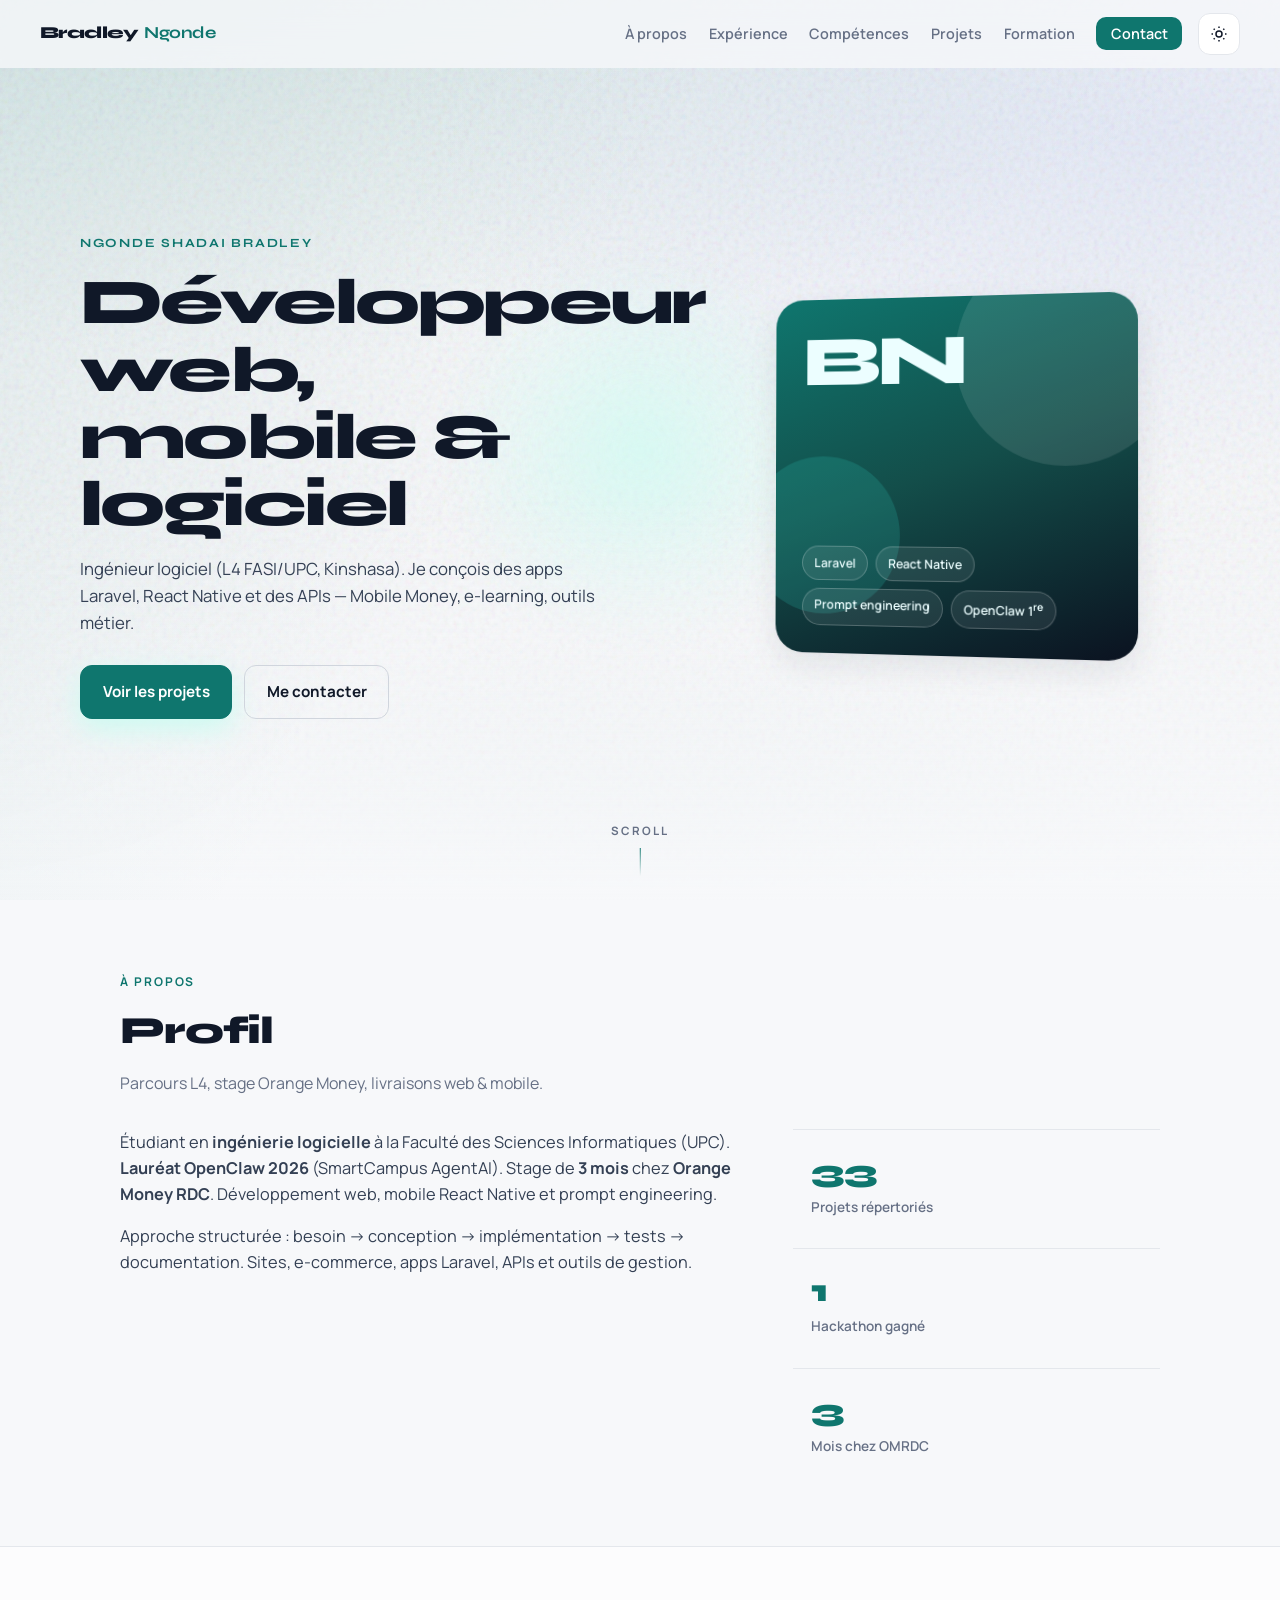
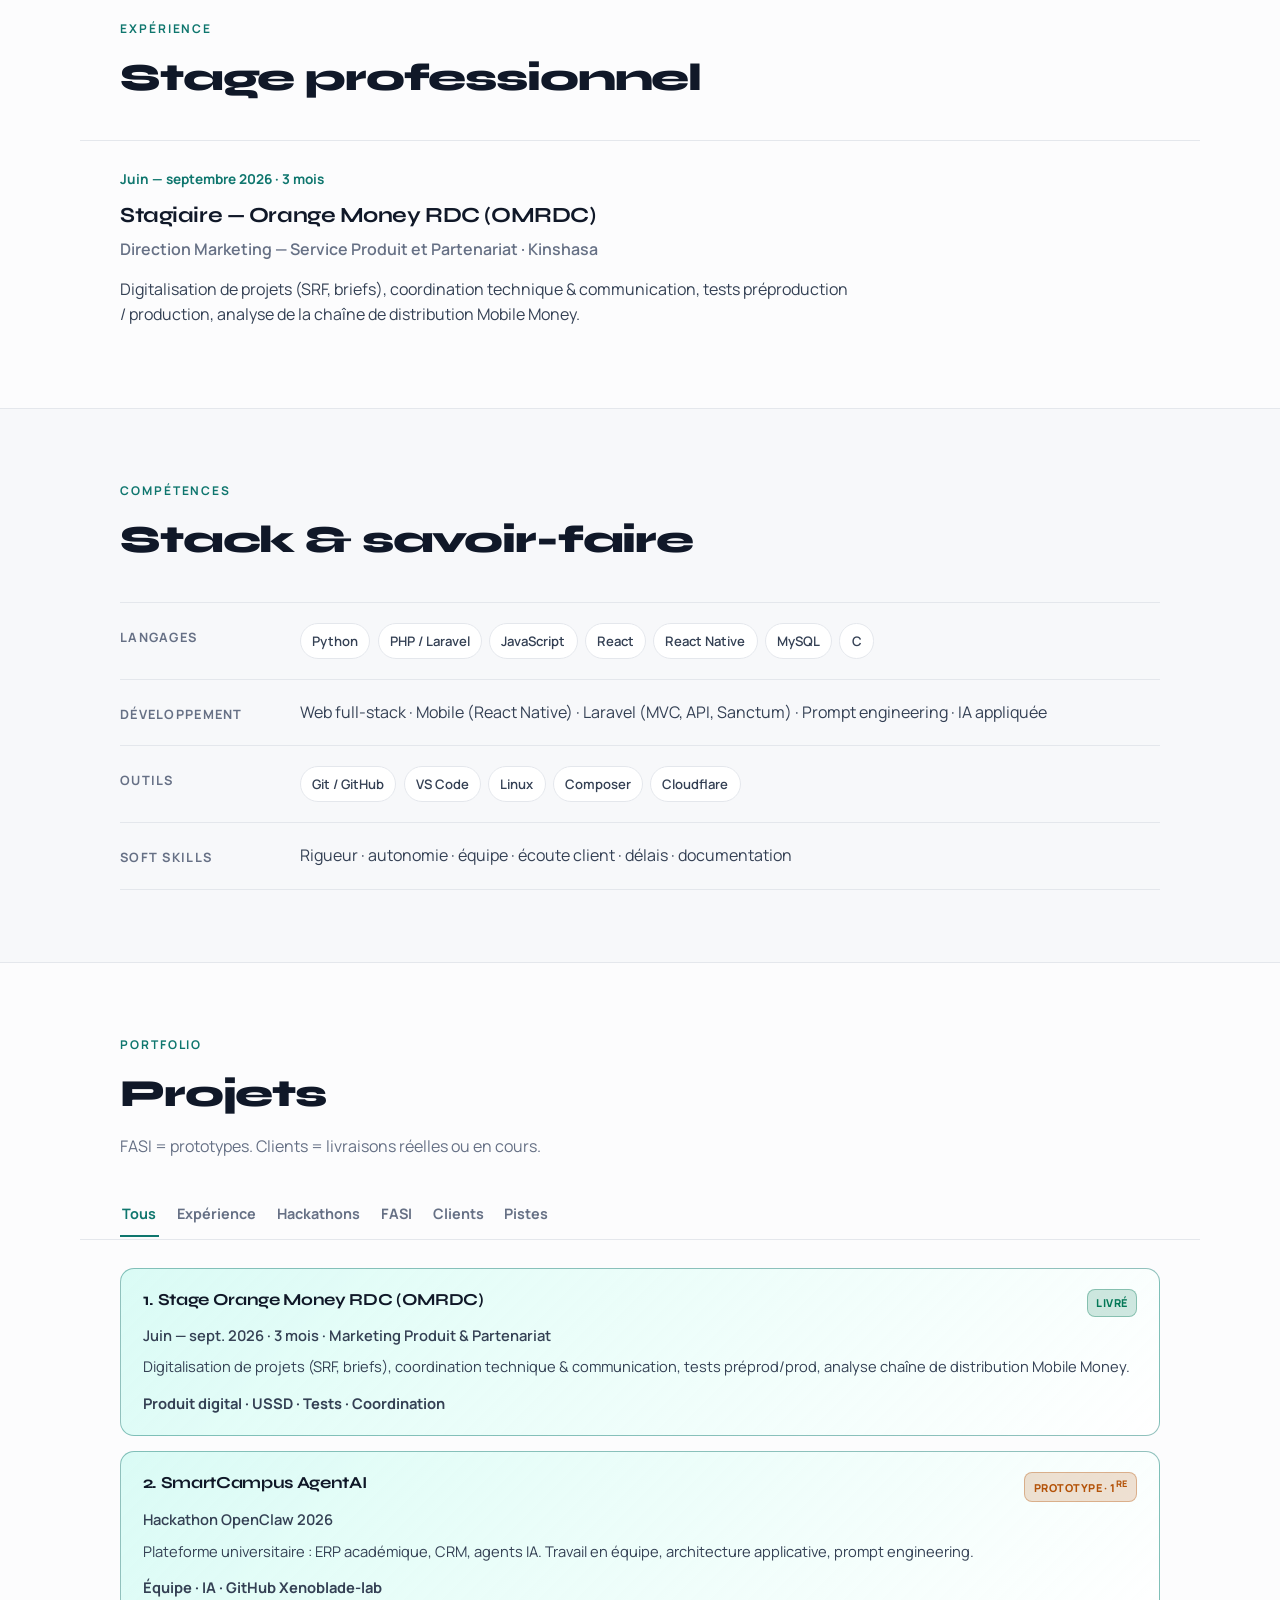
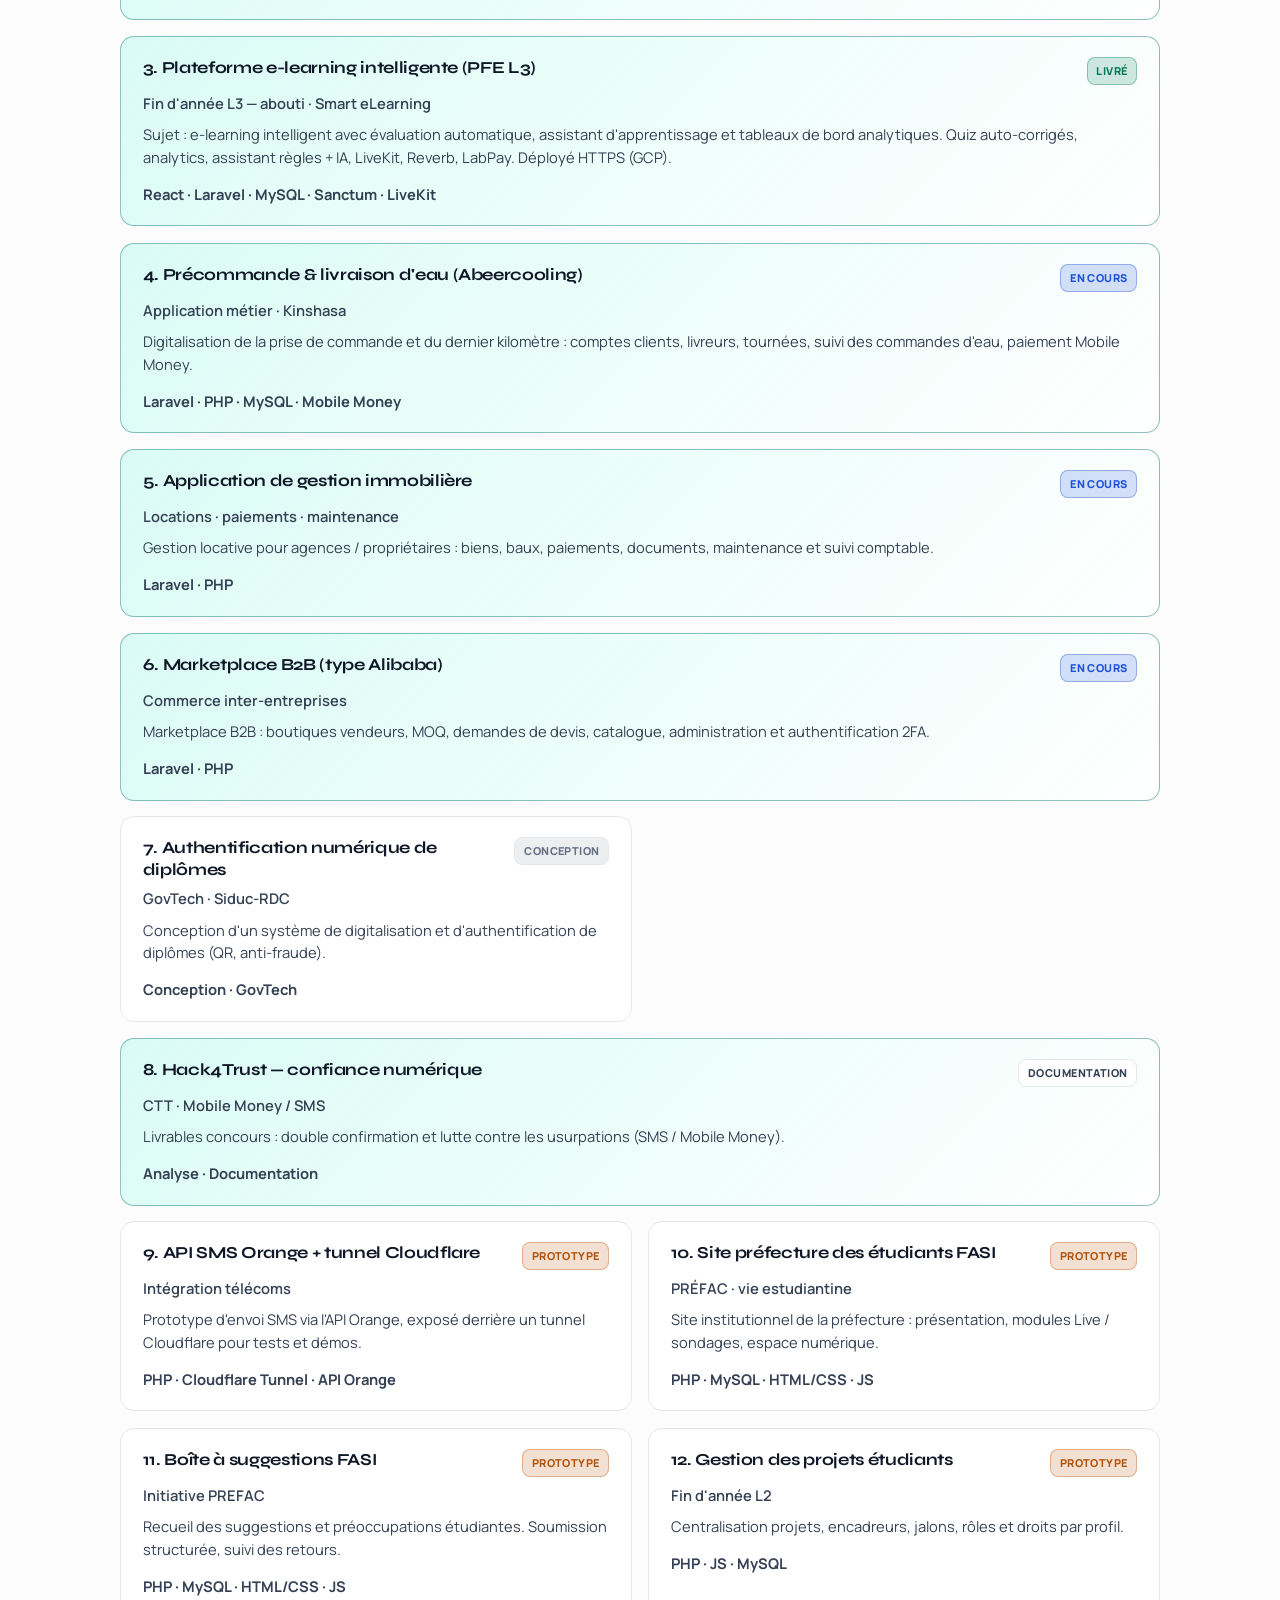
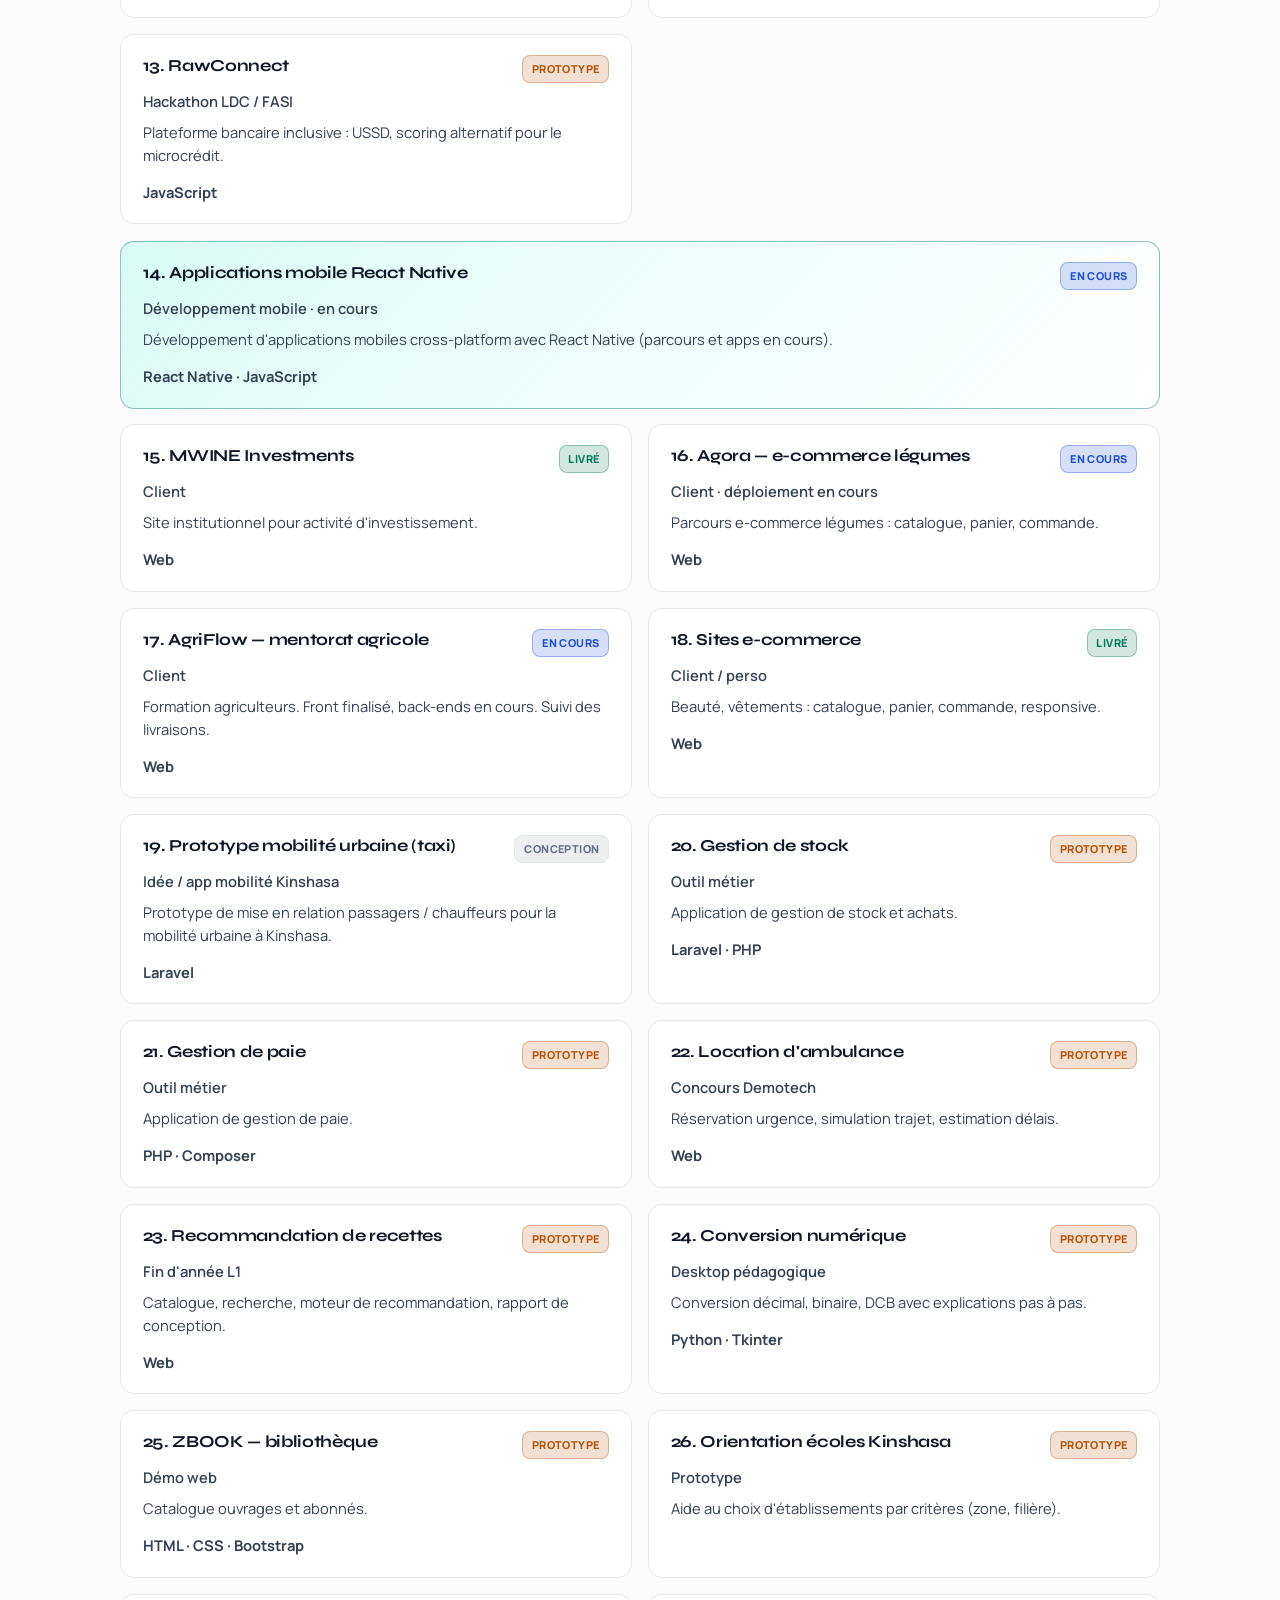
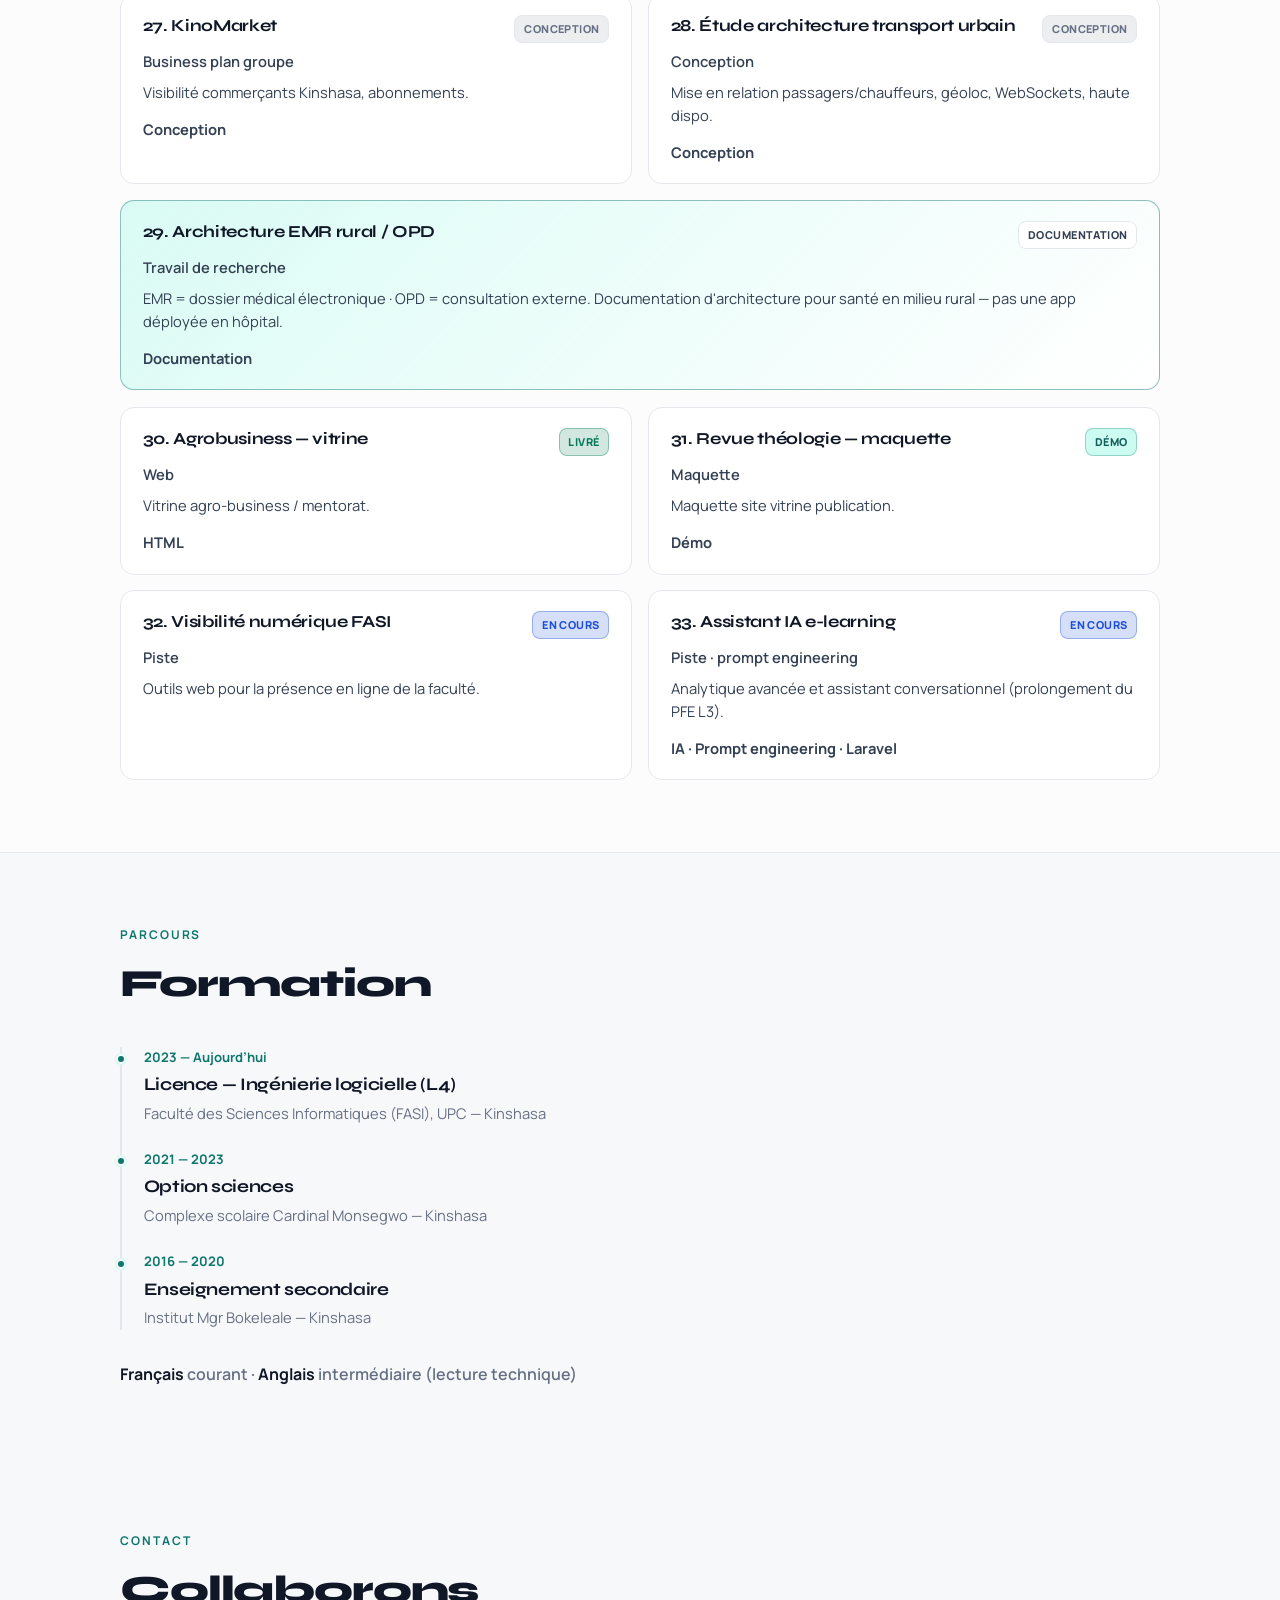
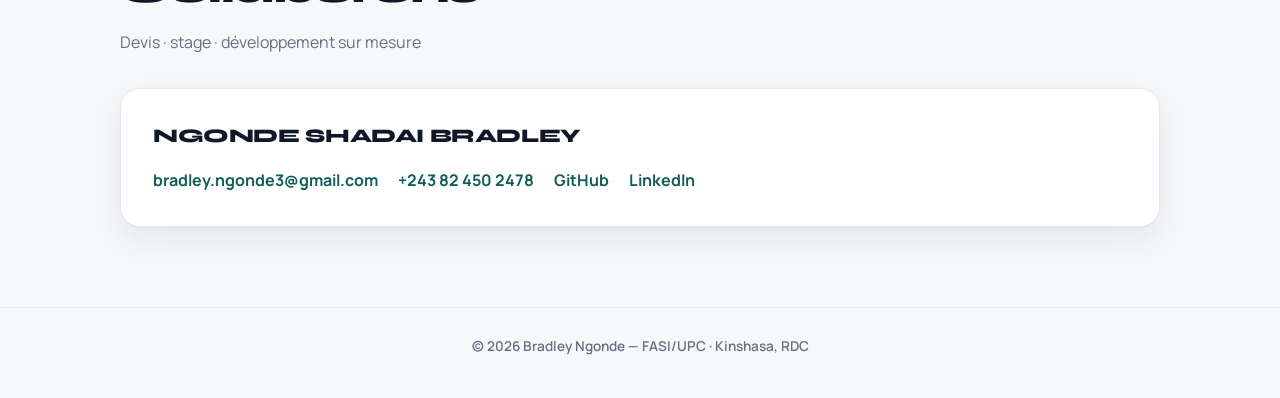
==== commit dd732c28: "Ajuste la nav: liens + toggle theme a droite Co-authored-by: Cursor <cursoragent@cursor.com>" ====
--- a/index_maj.html
+++ b/index_maj.html
@@ -28,6 +28,14 @@
 
   <nav class="nav" id="nav">
     <a href="#accueil" class="nav-logo">Bradley<span>Ngonde</span></a>
+    <ul class="nav-links">
+      <li><a href="#apropos">À propos</a></li>
+      <li><a href="#experience">Expérience</a></li>
+      <li><a href="#competences">Compétences</a></li>
+      <li><a href="#projets">Projets</a></li>
+      <li><a href="#formation">Formation</a></li>
+      <li><a href="#contact" class="nav-cta">Contact</a></li>
+    </ul>
     <div class="nav-actions">
       <button class="theme-toggle" id="theme-toggle" type="button" aria-label="Changer de thème" title="Changer de thème">
         <svg class="icon-sun" viewBox="0 0 24 24" fill="none" stroke="currentColor" stroke-width="2" aria-hidden="true">
@@ -41,14 +49,6 @@
       <button class="nav-toggle" type="button" aria-label="Menu" aria-expanded="false">
         <span></span><span></span>
       </button>
-      <ul class="nav-links">
-        <li><a href="#apropos">À propos</a></li>
-        <li><a href="#experience">Expérience</a></li>
-        <li><a href="#competences">Compétences</a></li>
-        <li><a href="#projets">Projets</a></li>
-        <li><a href="#formation">Formation</a></li>
-        <li><a href="#contact" class="nav-cta">Contact</a></li>
-      </ul>
     </div>
   </nav>
 
--- a/css/style.css
+++ b/css/style.css
@@ -206,7 +206,6 @@
   z-index: 1000;
   display: flex;
   align-items: center;
-  justify-content: space-between;
   gap: 1rem;
   padding: 0 clamp(1rem, 4vw, 2.5rem);
   background: var(--nav-bg);
@@ -214,6 +213,8 @@
   border-bottom: 1px solid transparent;
   transition: border-color 0.3s var(--ease), background 0.35s var(--ease), transform 0.35s var(--ease);
 }
+
+.nav-logo { margin-right: auto; }
 
 .nav.scrolled {
   border-bottom-color: var(--line);
@@ -228,6 +229,7 @@
   color: var(--ink);
   text-decoration: none;
   transition: color 0.3s;
+  flex-shrink: 0;
 }
 
 .nav-logo span {
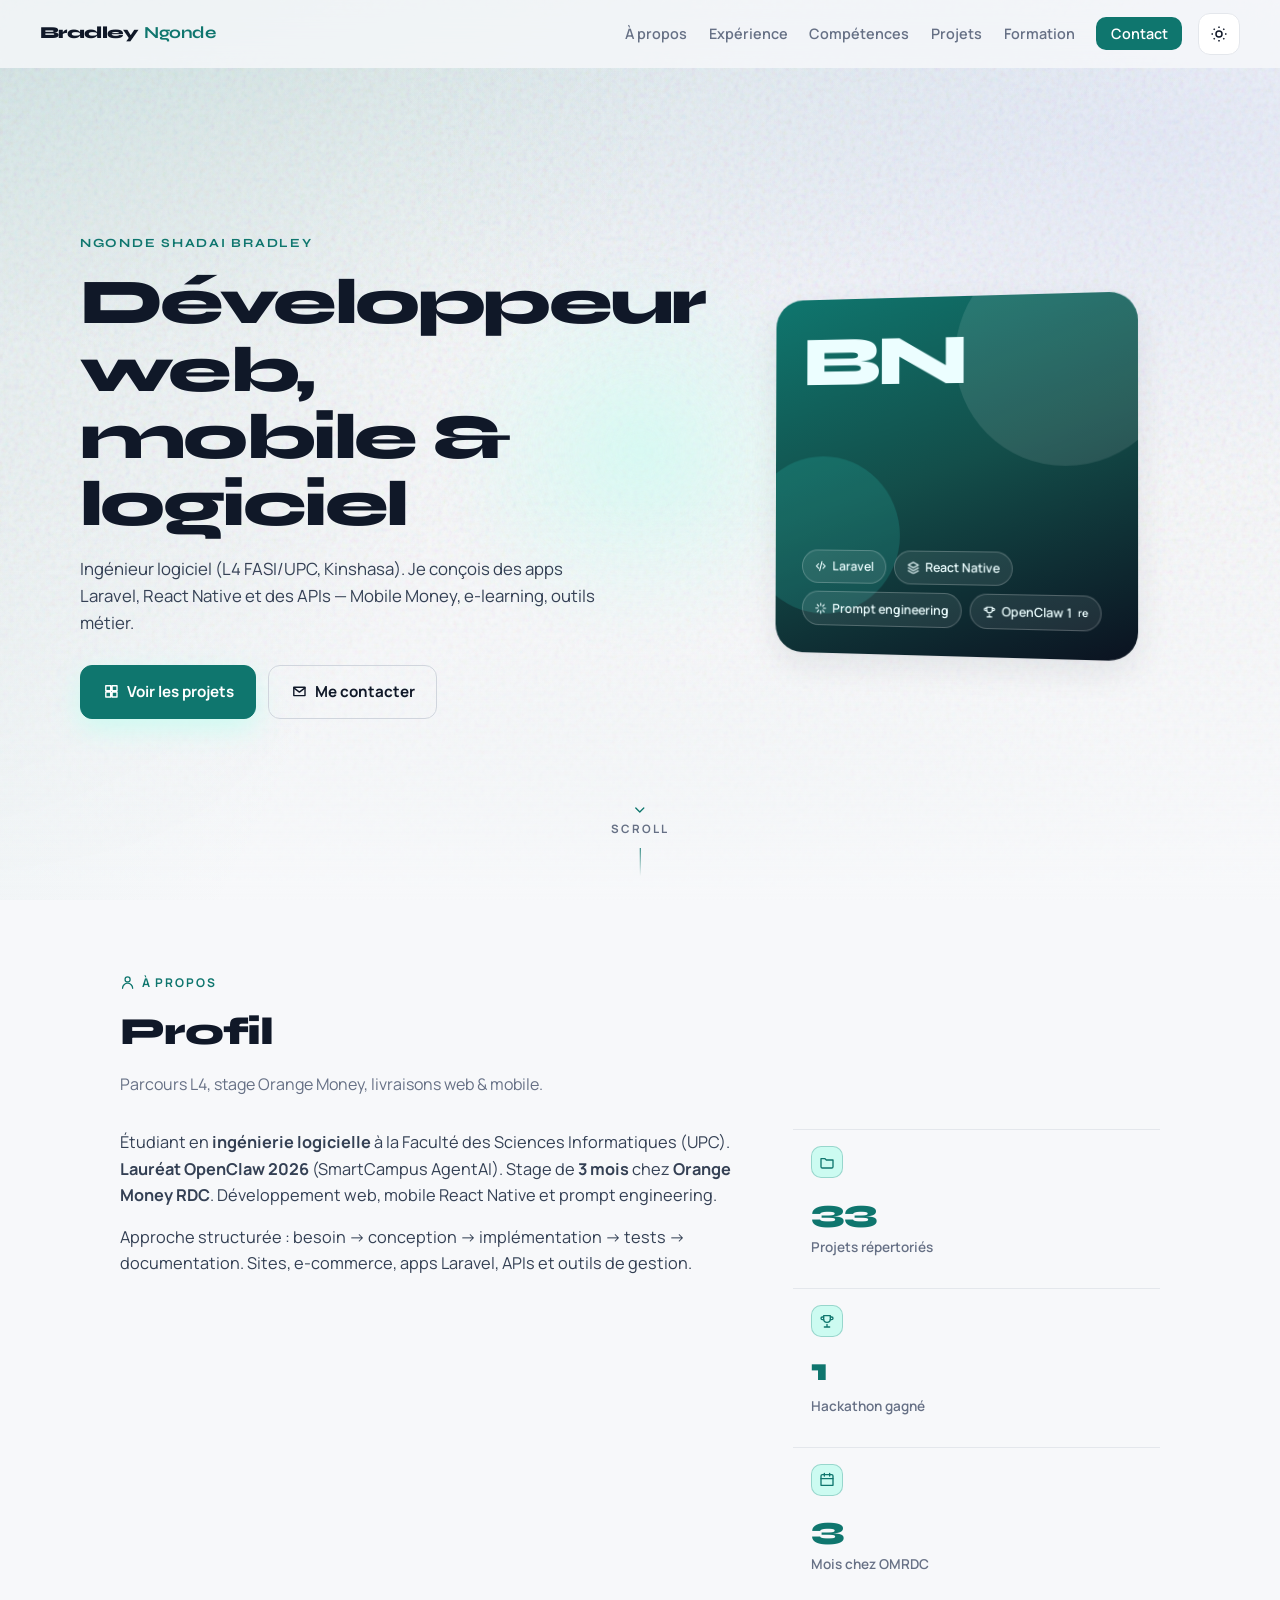
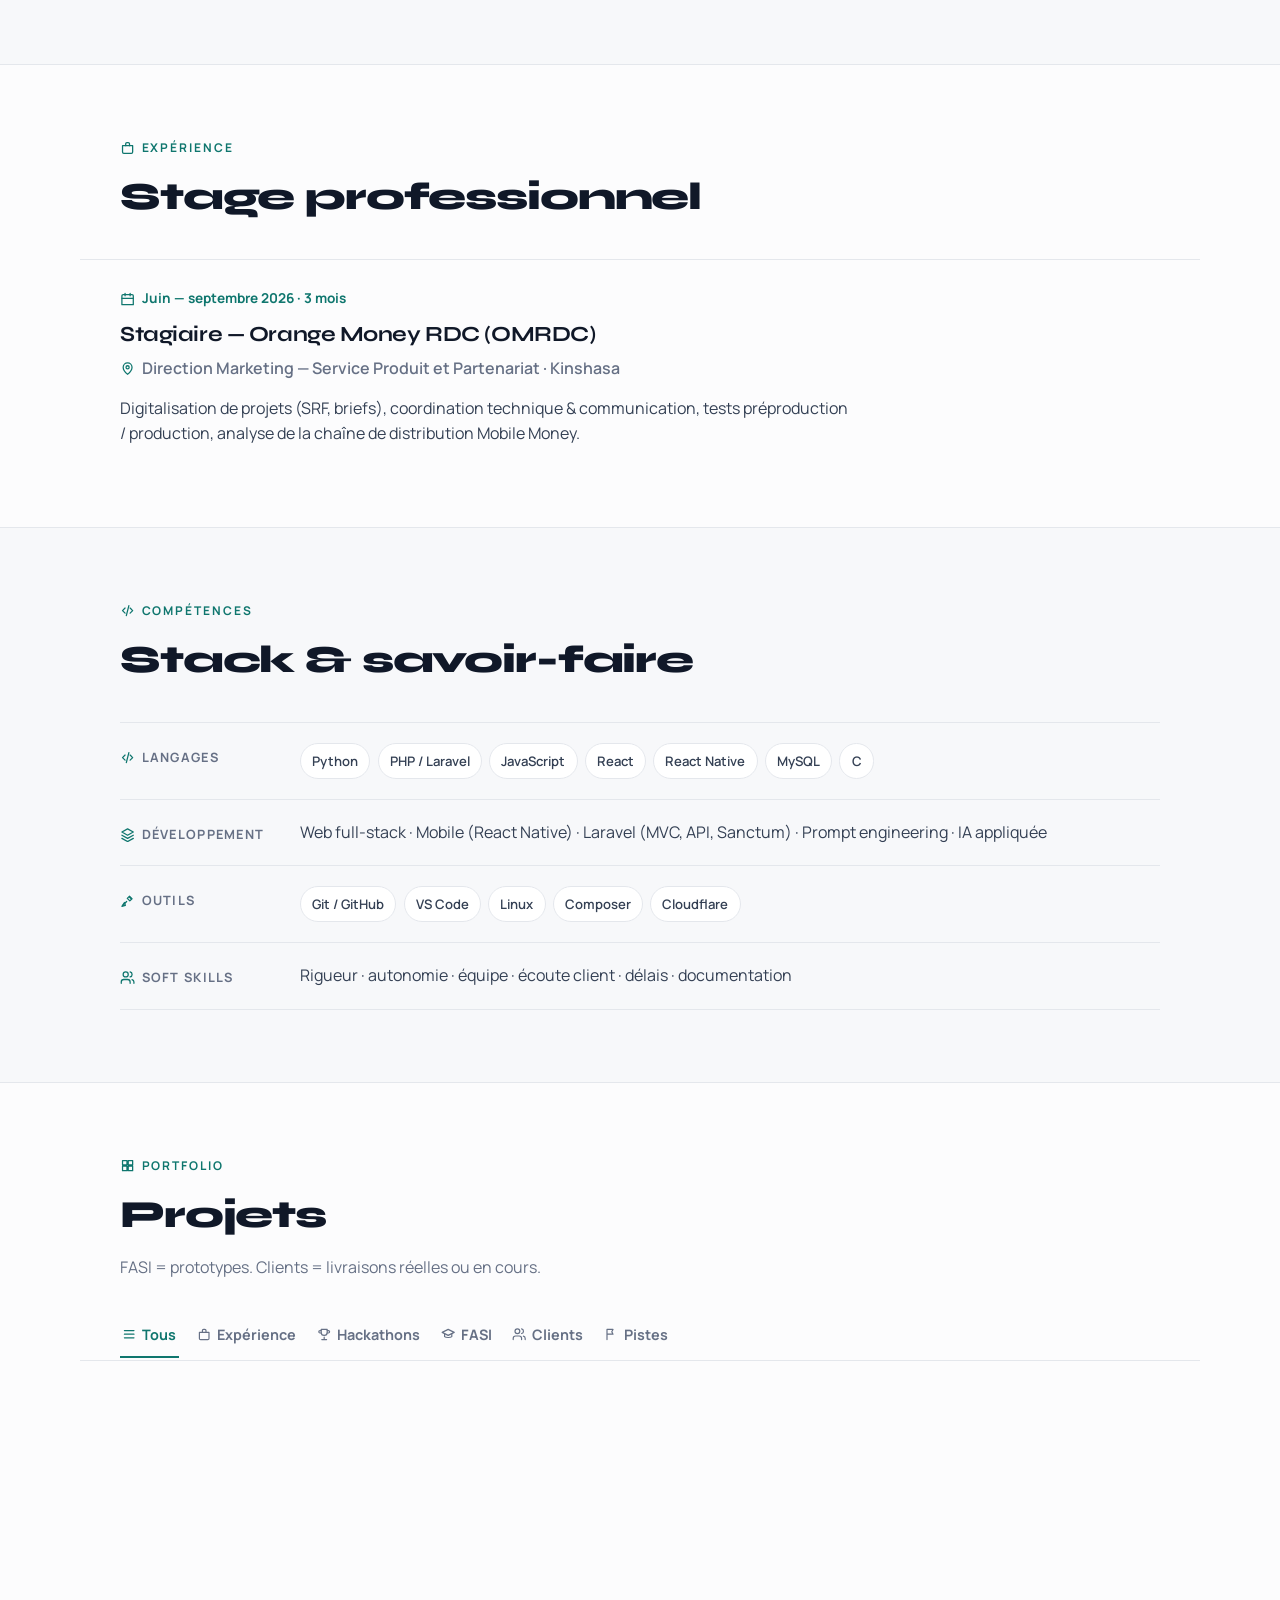
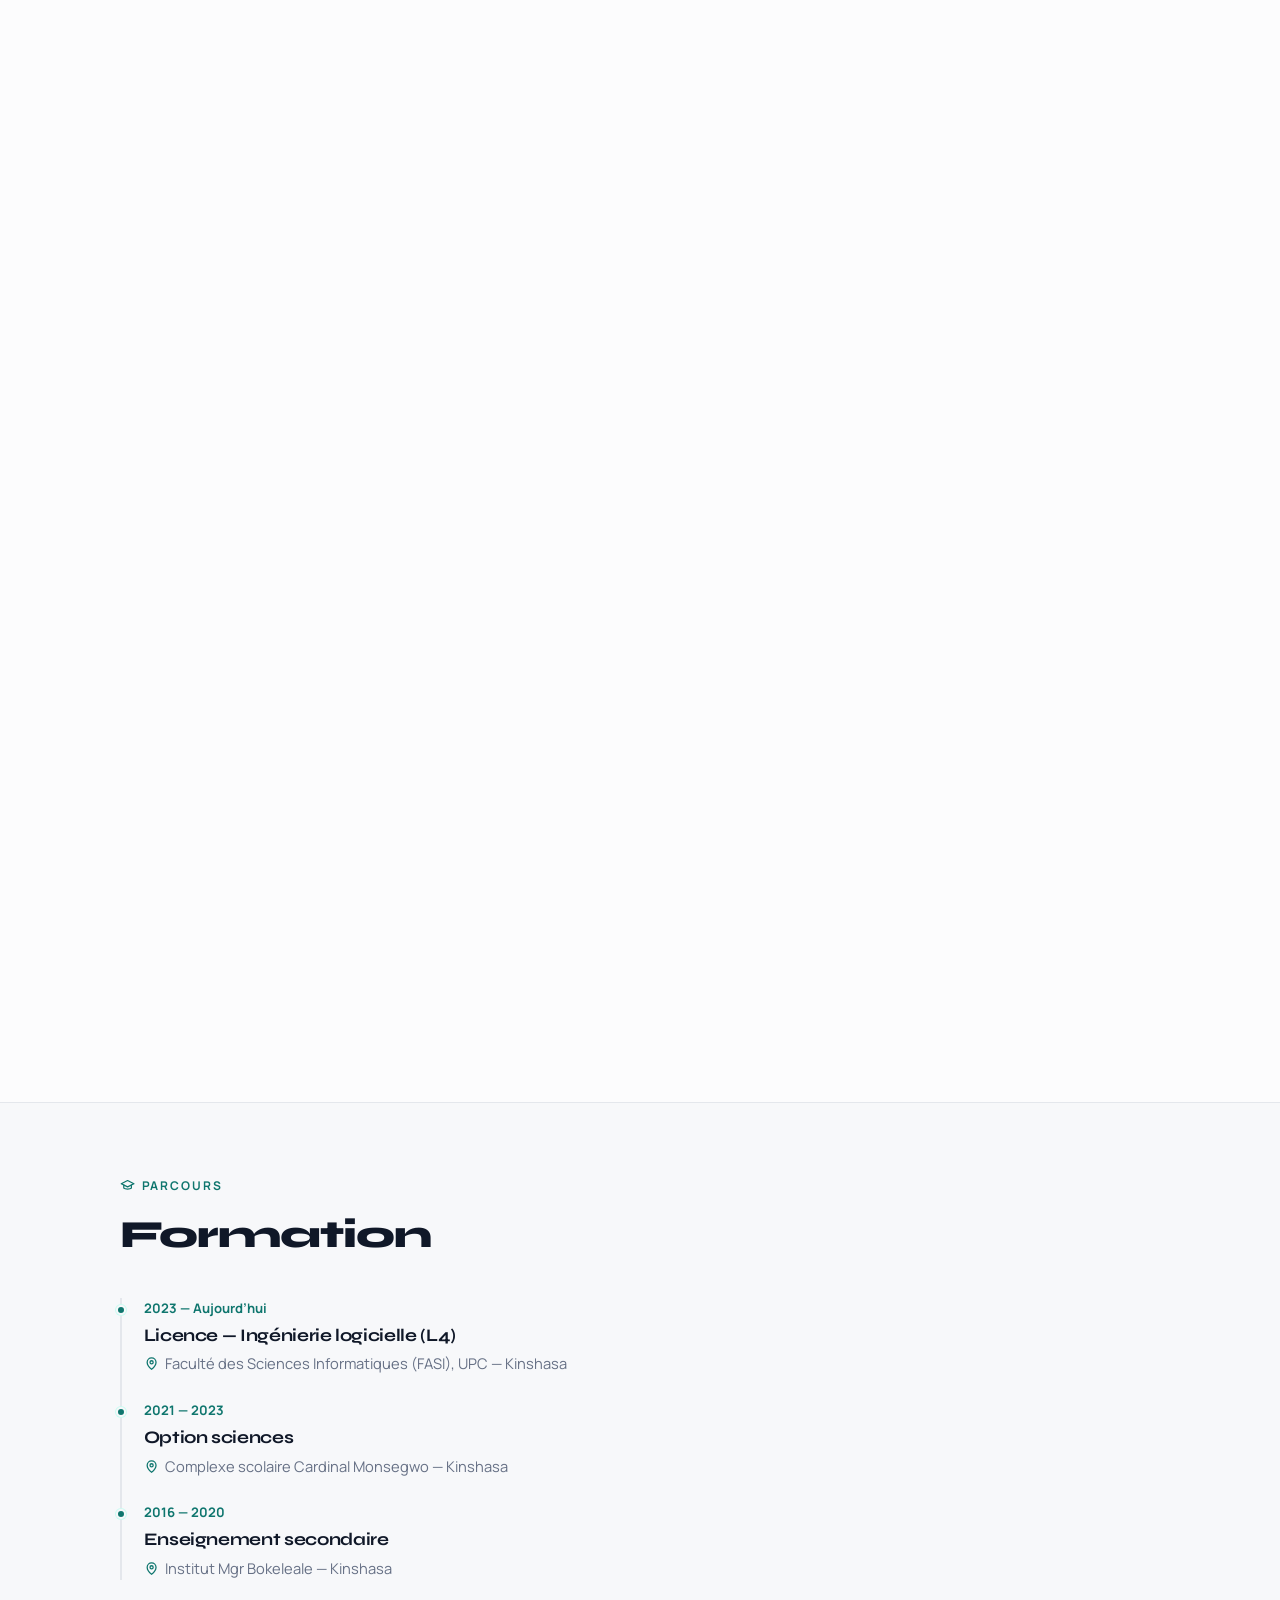
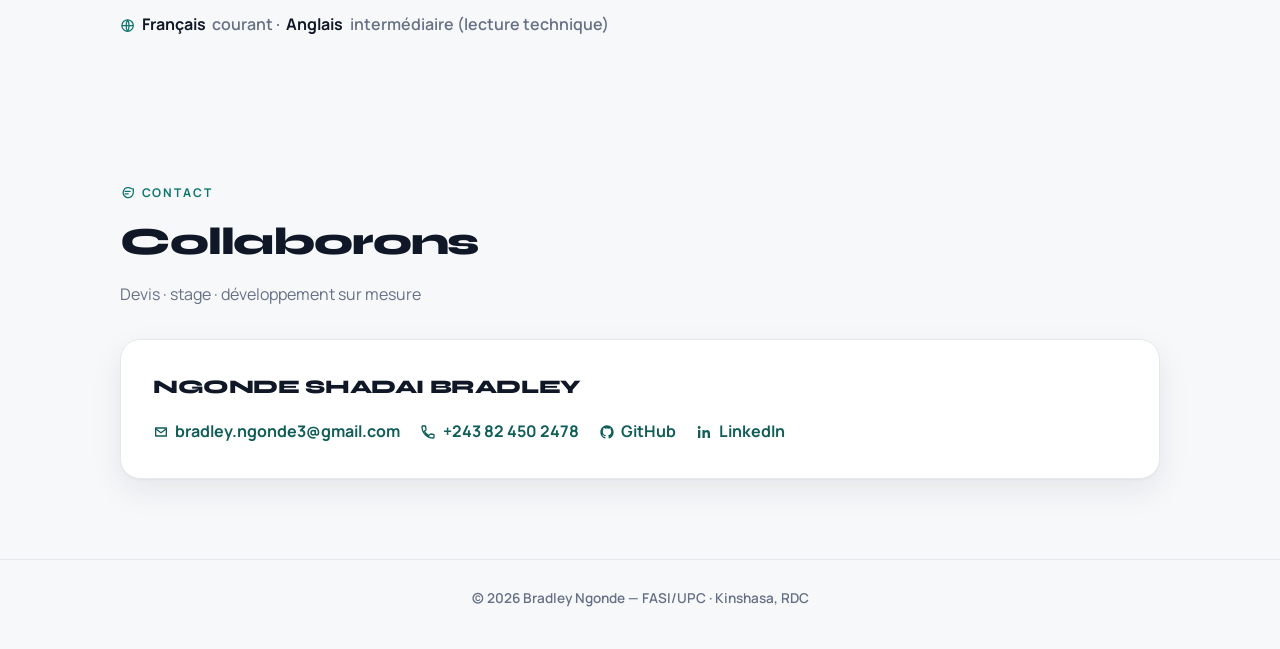
==== commit 1a859bd4: "Ajoute des icones SVG aux points cles du portfolio Eyebrows, metriques, contact, filtres, skills, CT" ====
--- a/index_maj.html
+++ b/index_maj.html
@@ -18,6 +18,33 @@
   </script>
 </head>
 <body>
+  <svg xmlns="http://www.w3.org/2000/svg" class="svg-sprite" aria-hidden="true" focusable="false">
+    <symbol id="i-arrow" viewBox="0 0 24 24"><path fill="none" stroke="currentColor" stroke-width="2" stroke-linecap="round" stroke-linejoin="round" d="M5 12h14M13 6l6 6-6 6"/></symbol>
+    <symbol id="i-mail" viewBox="0 0 24 24"><path fill="none" stroke="currentColor" stroke-width="2" stroke-linecap="round" stroke-linejoin="round" d="M4 6h16v12H4z"/><path fill="none" stroke="currentColor" stroke-width="2" stroke-linecap="round" stroke-linejoin="round" d="m4 7 8 6 8-6"/></symbol>
+    <symbol id="i-phone" viewBox="0 0 24 24"><path fill="none" stroke="currentColor" stroke-width="2" stroke-linecap="round" stroke-linejoin="round" d="M6.6 10.8c1.4 2.8 3.8 5.1 6.6 6.6l2.2-2.2c.3-.3.7-.4 1-.2 1.1.4 2.3.6 3.6.6.6 0 1 .4 1 1V20c0 .6-.4 1-1 1C10.6 21 3 13.4 3 4c0-.6.4-1 1-1h3.5c.6 0 1 .4 1 1 0 1.3.2 2.5.6 3.6.1.3 0 .7-.2 1L6.6 10.8z"/></symbol>
+    <symbol id="i-github" viewBox="0 0 24 24"><path fill="currentColor" d="M12 2C6.5 2 2 6.6 2 12.2c0 4.5 2.9 8.3 6.9 9.6.5.1.7-.2.7-.5v-1.8c-2.8.6-3.4-1.4-3.4-1.4-.5-1.1-1.1-1.4-1.1-1.4-.9-.6.1-.6.1-.6 1 .1 1.5 1 1.5 1 .9 1.6 2.4 1.1 3 .9.1-.7.4-1.1.6-1.4-2.2-.3-4.6-1.2-4.6-5.1 0-1.1.4-2 1-2.7-.1-.3-.4-1.3.1-2.7 0 0 .8-.3 2.8 1 .8-.2 1.6-.3 2.4-.3s1.6.1 2.4.3c2-.1.2.8 2.8-1 .5 1.4.2 2.4.1 2.7.6.7 1 1.6 1 2.7 0 3.9-2.3 4.8-4.6 5.1.4.3.7.9.7 1.9v2.8c0 .3.2.6.7.5 4-1.3 6.9-5.1 6.9-9.6C22 6.6 17.5 2 12 2z"/></symbol>
+    <symbol id="i-linkedin" viewBox="0 0 24 24"><path fill="currentColor" d="M6.5 21H3V9h3.5v12zM4.7 7.4A2 2 0 1 1 4.8 3a2 2 0 0 1-.1 4.4zM21 21h-3.5v-6.2c0-1.7-.7-2.6-2-2.6-1.2 0-1.9.8-2.2 1.6-.1.3-.1.7-.1 1.1V21H9.7s.1-10.8 0-12H13v1.9c.5-.8 1.5-2 3.7-2 2.6 0 4.3 1.7 4.3 5.4V21z"/></symbol>
+    <symbol id="i-user" viewBox="0 0 24 24"><path fill="none" stroke="currentColor" stroke-width="2" stroke-linecap="round" stroke-linejoin="round" d="M20 21a8 8 0 1 0-16 0"/><circle cx="12" cy="7" r="4" fill="none" stroke="currentColor" stroke-width="2"/></symbol>
+    <symbol id="i-briefcase" viewBox="0 0 24 24"><path fill="none" stroke="currentColor" stroke-width="2" stroke-linecap="round" stroke-linejoin="round" d="M4 9h16v10a2 2 0 0 1-2 2H6a2 2 0 0 1-2-2V9z"/><path fill="none" stroke="currentColor" stroke-width="2" stroke-linecap="round" stroke-linejoin="round" d="M9 9V6a2 2 0 0 1 2-2h2a2 2 0 0 1 2 2v3"/></symbol>
+    <symbol id="i-code" viewBox="0 0 24 24"><path fill="none" stroke="currentColor" stroke-width="2" stroke-linecap="round" stroke-linejoin="round" d="m8 8-4 4 4 4M16 8l4 4-4 4M14 4l-4 16"/></symbol>
+    <symbol id="i-grid" viewBox="0 0 24 24"><path fill="none" stroke="currentColor" stroke-width="2" stroke-linecap="round" stroke-linejoin="round" d="M4 4h7v7H4zM13 4h7v7h-7zM4 13h7v7H4zM13 13h7v7h-7z"/></symbol>
+    <symbol id="i-grad" viewBox="0 0 24 24"><path fill="none" stroke="currentColor" stroke-width="2" stroke-linecap="round" stroke-linejoin="round" d="m12 4 10 5-10 5L2 9l10-5z"/><path fill="none" stroke="currentColor" stroke-width="2" stroke-linecap="round" stroke-linejoin="round" d="M6 11v5c2 2 10 2 12 0v-5"/></symbol>
+    <symbol id="i-chat" viewBox="0 0 24 24"><path fill="none" stroke="currentColor" stroke-width="2" stroke-linecap="round" stroke-linejoin="round" d="M21 12a8 8 0 1 1-3.2-6.4L21 6v6z"/><path fill="none" stroke="currentColor" stroke-width="2" stroke-linecap="round" d="M8 10h8M8 14h5"/></symbol>
+    <symbol id="i-folder" viewBox="0 0 24 24"><path fill="none" stroke="currentColor" stroke-width="2" stroke-linecap="round" stroke-linejoin="round" d="M3 7h6l2 2h10v10a2 2 0 0 1-2 2H5a2 2 0 0 1-2-2V7z"/></symbol>
+    <symbol id="i-trophy" viewBox="0 0 24 24"><path fill="none" stroke="currentColor" stroke-width="2" stroke-linecap="round" stroke-linejoin="round" d="M8 21h8M12 17v4M7 4h10v5a5 5 0 0 1-10 0V4z"/><path fill="none" stroke="currentColor" stroke-width="2" stroke-linecap="round" stroke-linejoin="round" d="M17 6h2a2 2 0 0 1 0 4h-2M7 6H5a2 2 0 0 0 0 4h2"/></symbol>
+    <symbol id="i-calendar" viewBox="0 0 24 24"><path fill="none" stroke="currentColor" stroke-width="2" stroke-linecap="round" stroke-linejoin="round" d="M5 4h14a2 2 0 0 1 2 2v14H3V6a2 2 0 0 1 2-2z"/><path fill="none" stroke="currentColor" stroke-width="2" stroke-linecap="round" d="M3 10h18M8 2v4M16 2v4"/></symbol>
+    <symbol id="i-pin" viewBox="0 0 24 24"><path fill="none" stroke="currentColor" stroke-width="2" stroke-linecap="round" stroke-linejoin="round" d="M12 21s7-5.2 7-11a7 7 0 1 0-14 0c0 5.8 7 11 7 11z"/><circle cx="12" cy="10" r="2.5" fill="none" stroke="currentColor" stroke-width="2"/></symbol>
+    <symbol id="i-tools" viewBox="0 0 24 24"><path fill="none" stroke="currentColor" stroke-width="2" stroke-linecap="round" stroke-linejoin="round" d="m14.7 6.3 3 3M4 20l6.5-6.5M15 5l4 4-3.5 3.5-4-4L15 5z"/><path fill="none" stroke="currentColor" stroke-width="2" stroke-linecap="round" stroke-linejoin="round" d="M3 21l5.5-1.5L7 15 3 21z"/></symbol>
+    <symbol id="i-users" viewBox="0 0 24 24"><path fill="none" stroke="currentColor" stroke-width="2" stroke-linecap="round" stroke-linejoin="round" d="M16 21v-2a4 4 0 0 0-4-4H6a4 4 0 0 0-4 4v2"/><circle cx="9" cy="7" r="4" fill="none" stroke="currentColor" stroke-width="2"/><path fill="none" stroke="currentColor" stroke-width="2" stroke-linecap="round" stroke-linejoin="round" d="M22 21v-2a4 4 0 0 0-3-3.9M16 3.1a4 4 0 0 1 0 7.8"/></symbol>
+    <symbol id="i-layers" viewBox="0 0 24 24"><path fill="none" stroke="currentColor" stroke-width="2" stroke-linecap="round" stroke-linejoin="round" d="m12 3 9 5-9 5-9-5 9-5z"/><path fill="none" stroke="currentColor" stroke-width="2" stroke-linecap="round" stroke-linejoin="round" d="m3 13 9 5 9-5M3 18l9 5 9-5"/></symbol>
+    <symbol id="i-spark" viewBox="0 0 24 24"><path fill="none" stroke="currentColor" stroke-width="2" stroke-linecap="round" stroke-linejoin="round" d="M12 3v4M12 17v4M3 12h4M17 12h4M5.6 5.6l2.8 2.8M15.6 15.6l2.8 2.8M18.4 5.6l-2.8 2.8M8.4 15.6l-2.8 2.8"/></symbol>
+    <symbol id="i-chevron" viewBox="0 0 24 24"><path fill="none" stroke="currentColor" stroke-width="2" stroke-linecap="round" stroke-linejoin="round" d="m6 9 6 6 6-6"/></symbol>
+    <symbol id="i-external" viewBox="0 0 24 24"><path fill="none" stroke="currentColor" stroke-width="2" stroke-linecap="round" stroke-linejoin="round" d="M14 4h6v6M10 14 20 4M18 14v5a1 1 0 0 1-1 1H5a1 1 0 0 1-1-1V7a1 1 0 0 1 1-1h5"/></symbol>
+    <symbol id="i-all" viewBox="0 0 24 24"><path fill="none" stroke="currentColor" stroke-width="2" stroke-linecap="round" d="M4 6h16M4 12h16M4 18h16"/></symbol>
+    <symbol id="i-flag" viewBox="0 0 24 24"><path fill="none" stroke="currentColor" stroke-width="2" stroke-linecap="round" stroke-linejoin="round" d="M5 21V4m0 0h10l-2 4 2 4H5"/></symbol>
+    <symbol id="i-lang" viewBox="0 0 24 24"><circle cx="12" cy="12" r="9" fill="none" stroke="currentColor" stroke-width="2"/><path fill="none" stroke="currentColor" stroke-width="2" d="M3 12h18M12 3c3 3.5 3 14.5 0 18M12 3c-3 3.5-3 14.5 0 18"/></symbol>
+  </svg>
+
   <div class="loader" id="loader" aria-hidden="true">
     <div class="loader-mark">BN</div>
     <div class="loader-bar"></div>
@@ -62,28 +89,34 @@
           Ingénieur logiciel (L4 FASI/UPC, Kinshasa). Je conçois des apps Laravel, React Native et des APIs — Mobile Money, e-learning, outils métier.
         </p>
         <div class="hero-cta">
-          <a href="#projets" class="btn btn-primary">Voir les projets</a>
-          <a href="#contact" class="btn btn-ghost">Me contacter</a>
+          <a href="#projets" class="btn btn-primary">
+            <svg class="ico" aria-hidden="true"><use href="#i-grid"></use></svg>
+            Voir les projets
+          </a>
+          <a href="#contact" class="btn btn-ghost">
+            <svg class="ico" aria-hidden="true"><use href="#i-mail"></use></svg>
+            Me contacter
+          </a>
         </div>
       </div>
       <aside class="hero-visual" aria-hidden="true">
         <div class="hero-panel">
           <div class="hero-mark">BN</div>
           <ul class="hero-chips">
-            <li>Laravel</li>
-            <li>React Native</li>
-            <li>Prompt engineering</li>
-            <li>OpenClaw 1<sup>re</sup></li>
+            <li><svg class="ico" aria-hidden="true"><use href="#i-code"></use></svg>Laravel</li>
+            <li><svg class="ico" aria-hidden="true"><use href="#i-layers"></use></svg>React Native</li>
+            <li><svg class="ico" aria-hidden="true"><use href="#i-spark"></use></svg>Prompt engineering</li>
+            <li><svg class="ico" aria-hidden="true"><use href="#i-trophy"></use></svg>OpenClaw 1<sup>re</sup></li>
           </ul>
         </div>
       </aside>
     </div>
-    <div class="scroll-hint">Scroll</div>
+    <div class="scroll-hint"><svg class="ico" aria-hidden="true"><use href="#i-chevron"></use></svg> Scroll</div>
   </header>
 
   <section id="apropos" class="section">
     <div class="section-head">
-      <p class="eyebrow">À propos</p>
+      <p class="eyebrow"><svg class="ico" aria-hidden="true"><use href="#i-user"></use></svg> À propos</p>
       <h2>Profil</h2>
       <p class="section-sub">Parcours L4, stage Orange Money, livraisons web &amp; mobile.</p>
     </div>
@@ -101,14 +134,17 @@
       </div>
       <dl class="about-metrics reveal">
         <div>
+          <div class="metric-ico" aria-hidden="true"><svg class="ico"><use href="#i-folder"></use></svg></div>
           <dt data-count="33">0</dt>
           <dd>Projets répertoriés</dd>
         </div>
         <div>
+          <div class="metric-ico" aria-hidden="true"><svg class="ico"><use href="#i-trophy"></use></svg></div>
           <dt data-count="1">0</dt>
           <dd>Hackathon gagné</dd>
         </div>
         <div>
+          <div class="metric-ico" aria-hidden="true"><svg class="ico"><use href="#i-calendar"></use></svg></div>
           <dt data-count="3">0</dt>
           <dd>Mois chez OMRDC</dd>
         </div>
@@ -118,13 +154,13 @@
 
   <section id="experience" class="section section-alt">
     <div class="section-head">
-      <p class="eyebrow">Expérience</p>
+      <p class="eyebrow"><svg class="ico" aria-hidden="true"><use href="#i-briefcase"></use></svg> Expérience</p>
       <h2>Stage professionnel</h2>
     </div>
     <article class="exp-block reveal">
-      <p class="exp-when">Juin — septembre 2026 · 3 mois</p>
+      <p class="exp-when"><svg class="ico" aria-hidden="true"><use href="#i-calendar"></use></svg> Juin — septembre 2026 · 3 mois</p>
       <h3>Stagiaire — Orange Money RDC (OMRDC)</h3>
-      <p class="exp-where">Direction Marketing — Service Produit et Partenariat · Kinshasa</p>
+      <p class="exp-where"><svg class="ico" aria-hidden="true"><use href="#i-pin"></use></svg> Direction Marketing — Service Produit et Partenariat · Kinshasa</p>
       <p class="exp-body">
         Digitalisation de projets (SRF, briefs), coordination technique &amp; communication,
         tests préproduction / production, analyse de la chaîne de distribution Mobile Money.
@@ -134,12 +170,12 @@
 
   <section id="competences" class="section">
     <div class="section-head">
-      <p class="eyebrow">Compétences</p>
+      <p class="eyebrow"><svg class="ico" aria-hidden="true"><use href="#i-code"></use></svg> Compétences</p>
       <h2>Stack &amp; savoir-faire</h2>
     </div>
     <div class="skills-rows">
       <div class="skill-row reveal">
-        <h3>Langages</h3>
+        <h3><svg class="ico" aria-hidden="true"><use href="#i-code"></use></svg> Langages</h3>
         <ul class="chip-list">
           <li>Python</li>
           <li>PHP / Laravel</li>
@@ -151,11 +187,11 @@
         </ul>
       </div>
       <div class="skill-row reveal">
-        <h3>Développement</h3>
+        <h3><svg class="ico" aria-hidden="true"><use href="#i-layers"></use></svg> Développement</h3>
         <p>Web full-stack · Mobile (React Native) · Laravel (MVC, API, Sanctum) · Prompt engineering · IA appliquée</p>
       </div>
       <div class="skill-row reveal">
-        <h3>Outils</h3>
+        <h3><svg class="ico" aria-hidden="true"><use href="#i-tools"></use></svg> Outils</h3>
         <ul class="chip-list">
           <li>Git / GitHub</li>
           <li>VS Code</li>
@@ -165,7 +201,7 @@
         </ul>
       </div>
       <div class="skill-row reveal">
-        <h3>Soft skills</h3>
+        <h3><svg class="ico" aria-hidden="true"><use href="#i-users"></use></svg> Soft skills</h3>
         <p>Rigueur · autonomie · équipe · écoute client · délais · documentation</p>
       </div>
     </div>
@@ -173,59 +209,59 @@
 
   <section id="projets" class="section section-alt">
     <div class="section-head">
-      <p class="eyebrow">Portfolio</p>
+      <p class="eyebrow"><svg class="ico" aria-hidden="true"><use href="#i-grid"></use></svg> Portfolio</p>
       <h2>Projets</h2>
       <p class="section-sub">FASI = prototypes. Clients = livraisons réelles ou en cours.</p>
     </div>
     <div class="filters reveal" role="tablist" aria-label="Filtrer les projets">
-      <button class="filter-btn active" data-filter="all" type="button">Tous</button>
-      <button class="filter-btn" data-filter="experience" type="button">Expérience</button>
-      <button class="filter-btn" data-filter="hackathon" type="button">Hackathons</button>
-      <button class="filter-btn" data-filter="fasi" type="button">FASI</button>
-      <button class="filter-btn" data-filter="client" type="button">Clients</button>
-      <button class="filter-btn" data-filter="piste" type="button">Pistes</button>
+      <button class="filter-btn active" data-filter="all" type="button"><svg class="ico" aria-hidden="true"><use href="#i-all"></use></svg> Tous</button>
+      <button class="filter-btn" data-filter="experience" type="button"><svg class="ico" aria-hidden="true"><use href="#i-briefcase"></use></svg> Expérience</button>
+      <button class="filter-btn" data-filter="hackathon" type="button"><svg class="ico" aria-hidden="true"><use href="#i-trophy"></use></svg> Hackathons</button>
+      <button class="filter-btn" data-filter="fasi" type="button"><svg class="ico" aria-hidden="true"><use href="#i-grad"></use></svg> FASI</button>
+      <button class="filter-btn" data-filter="client" type="button"><svg class="ico" aria-hidden="true"><use href="#i-users"></use></svg> Clients</button>
+      <button class="filter-btn" data-filter="piste" type="button"><svg class="ico" aria-hidden="true"><use href="#i-flag"></use></svg> Pistes</button>
     </div>
     <div id="projects-grid" class="projects-grid"></div>
   </section>
 
   <section id="formation" class="section">
     <div class="section-head">
-      <p class="eyebrow">Parcours</p>
+      <p class="eyebrow"><svg class="ico" aria-hidden="true"><use href="#i-grad"></use></svg> Parcours</p>
       <h2>Formation</h2>
     </div>
     <ol class="timeline">
       <li class="timeline-item reveal">
         <p class="period">2023 — Aujourd’hui</p>
         <h3>Licence — Ingénierie logicielle (L4)</h3>
-        <p class="place">Faculté des Sciences Informatiques (FASI), UPC — Kinshasa</p>
+        <p class="place"><svg class="ico" aria-hidden="true"><use href="#i-pin"></use></svg> Faculté des Sciences Informatiques (FASI), UPC — Kinshasa</p>
       </li>
       <li class="timeline-item reveal">
         <p class="period">2021 — 2023</p>
         <h3>Option sciences</h3>
-        <p class="place">Complexe scolaire Cardinal Monsegwo — Kinshasa</p>
+        <p class="place"><svg class="ico" aria-hidden="true"><use href="#i-pin"></use></svg> Complexe scolaire Cardinal Monsegwo — Kinshasa</p>
       </li>
       <li class="timeline-item reveal">
         <p class="period">2016 — 2020</p>
         <h3>Enseignement secondaire</h3>
-        <p class="place">Institut Mgr Bokeleale — Kinshasa</p>
+        <p class="place"><svg class="ico" aria-hidden="true"><use href="#i-pin"></use></svg> Institut Mgr Bokeleale — Kinshasa</p>
       </li>
     </ol>
-    <p class="langs reveal"><strong>Français</strong> courant · <strong>Anglais</strong> intermédiaire (lecture technique)</p>
+    <p class="langs reveal"><svg class="ico" aria-hidden="true"><use href="#i-lang"></use></svg> <strong>Français</strong> courant · <strong>Anglais</strong> intermédiaire (lecture technique)</p>
   </section>
 
   <section id="contact" class="section contact-section">
     <div class="section-head">
-      <p class="eyebrow">Contact</p>
+      <p class="eyebrow"><svg class="ico" aria-hidden="true"><use href="#i-chat"></use></svg> Contact</p>
       <h2>Collaborons</h2>
       <p class="section-sub">Devis · stage · développement sur mesure</p>
     </div>
     <div class="contact-panel reveal">
       <p class="contact-name">NGONDE SHADAI BRADLEY</p>
       <div class="contact-links">
-        <a href="mailto:bradley.ngonde3@gmail.com">bradley.ngonde3@gmail.com</a>
-        <a href="tel:+243824502478">+243 82 450 2478</a>
-        <a href="https://github.com/Xenoblade-lab" target="_blank" rel="noopener">GitHub</a>
-        <a href="https://www.linkedin.com/in/bradley-ngonde-488058343/" target="_blank" rel="noopener">LinkedIn</a>
+        <a href="mailto:bradley.ngonde3@gmail.com"><svg class="ico" aria-hidden="true"><use href="#i-mail"></use></svg> bradley.ngonde3@gmail.com</a>
+        <a href="tel:+243824502478"><svg class="ico" aria-hidden="true"><use href="#i-phone"></use></svg> +243 82 450 2478</a>
+        <a href="https://github.com/Xenoblade-lab" target="_blank" rel="noopener"><svg class="ico" aria-hidden="true"><use href="#i-github"></use></svg> GitHub</a>
+        <a href="https://www.linkedin.com/in/bradley-ngonde-488058343/" target="_blank" rel="noopener"><svg class="ico" aria-hidden="true"><use href="#i-linkedin"></use></svg> LinkedIn</a>
       </div>
     </div>
   </section>
--- a/css/style.css
+++ b/css/style.css
@@ -66,6 +66,159 @@
 
 *, *::before, *::after { box-sizing: border-box; margin: 0; padding: 0; }
 
+.svg-sprite {
+  position: absolute;
+  width: 0;
+  height: 0;
+  overflow: hidden;
+}
+
+.ico {
+  width: 1em;
+  height: 1em;
+  display: inline-block;
+  vertical-align: -0.15em;
+  flex-shrink: 0;
+}
+
+.btn .ico {
+  width: 1.05rem;
+  height: 1.05rem;
+  margin-right: 0.45rem;
+}
+
+.eyebrow {
+  display: inline-flex;
+  align-items: center;
+  gap: 0.4rem;
+}
+
+.eyebrow .ico {
+  width: 0.95rem;
+  height: 0.95rem;
+  color: var(--accent);
+}
+
+.metric-ico {
+  width: 2rem;
+  height: 2rem;
+  border-radius: 10px;
+  display: grid;
+  place-items: center;
+  margin-bottom: 0.45rem;
+  background: var(--accent-soft);
+  color: var(--accent);
+  border: 1px solid color-mix(in srgb, var(--accent) 28%, transparent);
+}
+
+.metric-ico .ico {
+  width: 1rem;
+  height: 1rem;
+  vertical-align: 0;
+}
+
+.exp-when,
+.exp-where,
+.timeline-item .place,
+.langs {
+  display: flex;
+  align-items: center;
+  gap: 0.4rem;
+  flex-wrap: wrap;
+}
+
+.exp-when .ico,
+.exp-where .ico,
+.timeline-item .place .ico,
+.langs .ico {
+  width: 0.95rem;
+  height: 0.95rem;
+  color: var(--accent);
+}
+
+.skill-row h3 {
+  display: inline-flex;
+  align-items: center;
+  gap: 0.4rem;
+}
+
+.skill-row h3 .ico {
+  width: 0.95rem;
+  height: 0.95rem;
+  color: var(--accent);
+}
+
+.filter-btn {
+  display: inline-flex;
+  align-items: center;
+  gap: 0.35rem;
+}
+
+.filter-btn .ico {
+  width: 0.9rem;
+  height: 0.9rem;
+}
+
+.contact-links a {
+  display: inline-flex;
+  align-items: center;
+  gap: 0.4rem;
+}
+
+.contact-links .ico {
+  width: 1rem;
+  height: 1rem;
+}
+
+.hero-chips li {
+  display: inline-flex;
+  align-items: center;
+  gap: 0.35rem;
+}
+
+.hero-chips .ico {
+  width: 0.85rem;
+  height: 0.85rem;
+}
+
+.scroll-hint {
+  display: inline-flex;
+  flex-direction: column;
+  align-items: center;
+  gap: 0.15rem;
+}
+
+.scroll-hint .ico {
+  width: 1rem;
+  height: 1rem;
+  color: var(--accent);
+}
+
+.project-ico {
+  width: 2.1rem;
+  height: 2.1rem;
+  border-radius: 11px;
+  display: grid;
+  place-items: center;
+  flex-shrink: 0;
+  background: var(--accent-soft);
+  color: var(--accent);
+  border: 1px solid color-mix(in srgb, var(--accent) 25%, transparent);
+}
+
+.project-ico .ico {
+  width: 1.05rem;
+  height: 1.05rem;
+  vertical-align: 0;
+}
+
+.project-head-left {
+  display: flex;
+  align-items: flex-start;
+  gap: 0.75rem;
+  min-width: 0;
+}
+
 html {
   scroll-behavior: smooth;
   scroll-padding-top: calc(var(--nav-h, 68px) + 12px);
@@ -598,6 +751,8 @@
   margin-bottom: 0.55rem;
 }
 
+.section-head .eyebrow { margin-bottom: 0.55rem; }
+
 .section-head h2 {
   font-family: "Syne", sans-serif;
   font-size: clamp(1.8rem, 4vw, 2.4rem);
@@ -725,6 +880,8 @@
   font-weight: 700;
   padding-top: 0.25rem;
 }
+
+.skill-row h3 .ico { color: var(--accent); }
 
 .skill-row p { color: var(--ink-soft); }
 
